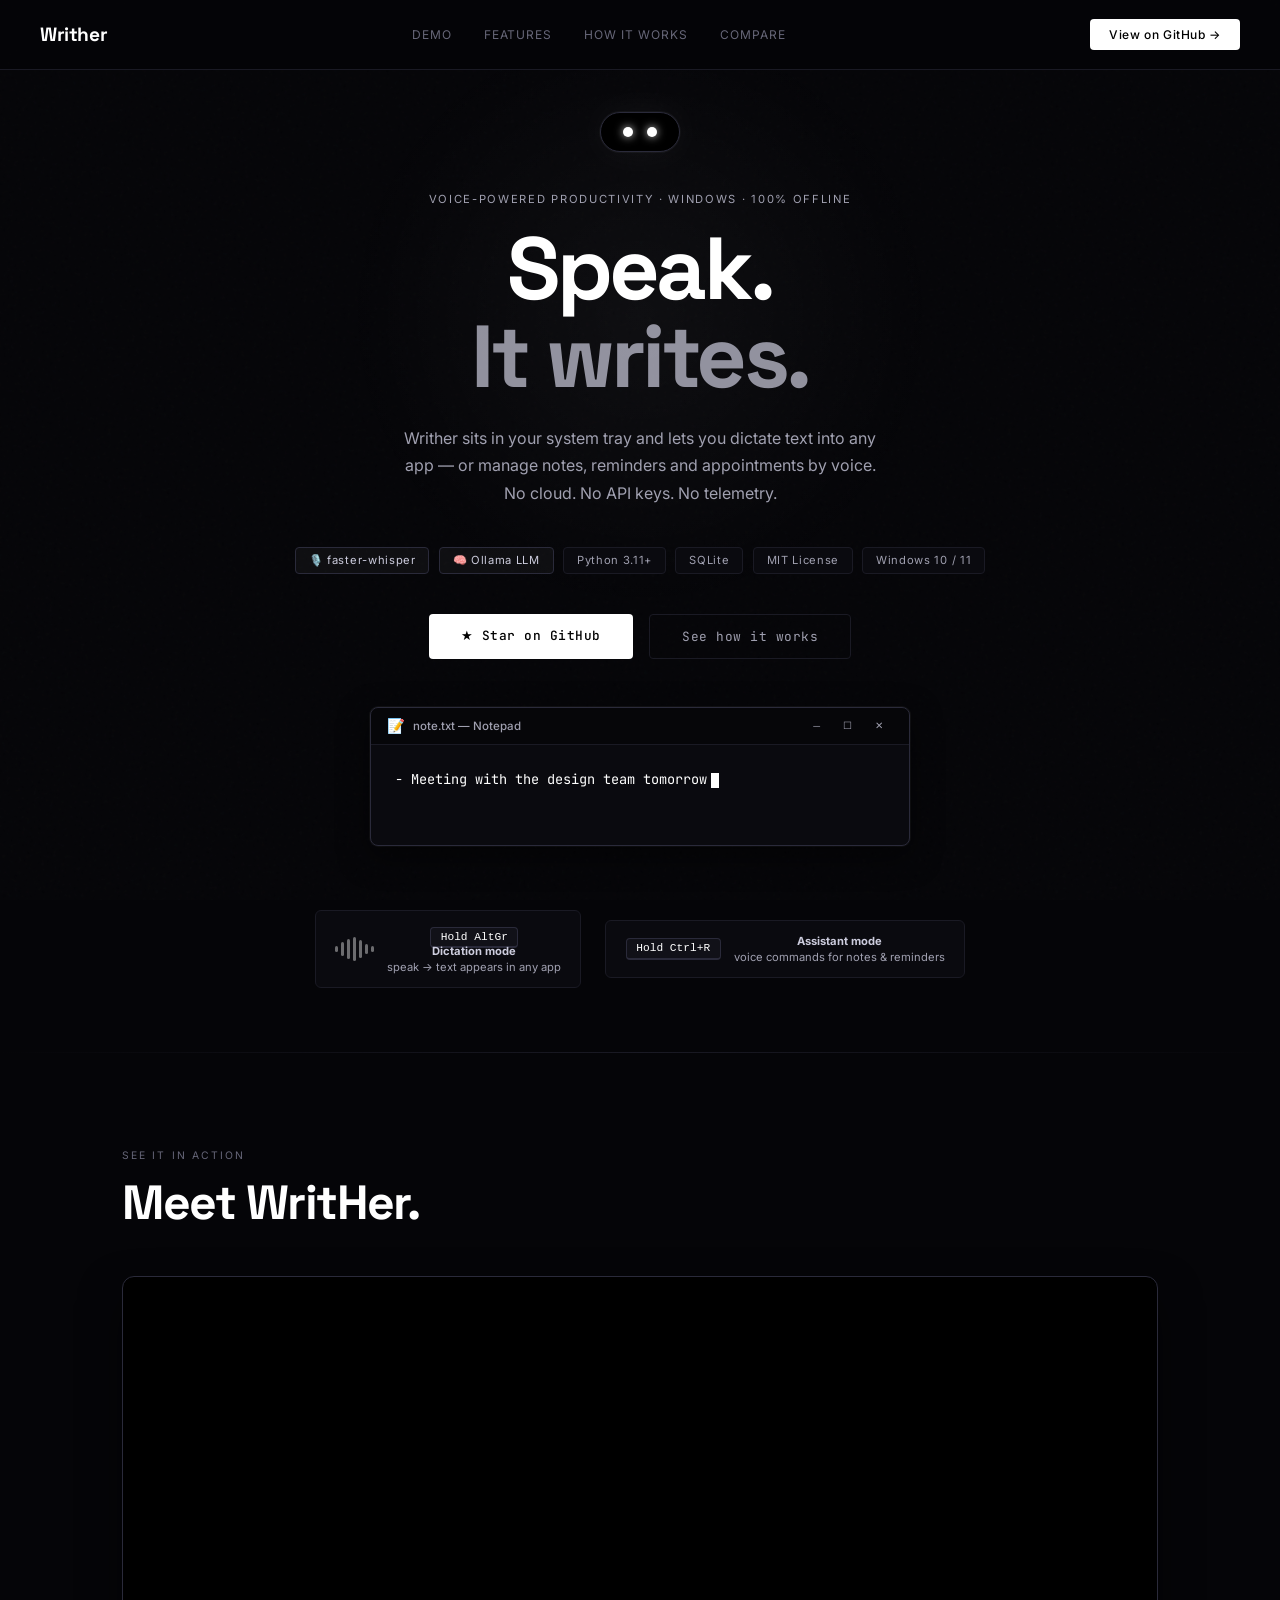
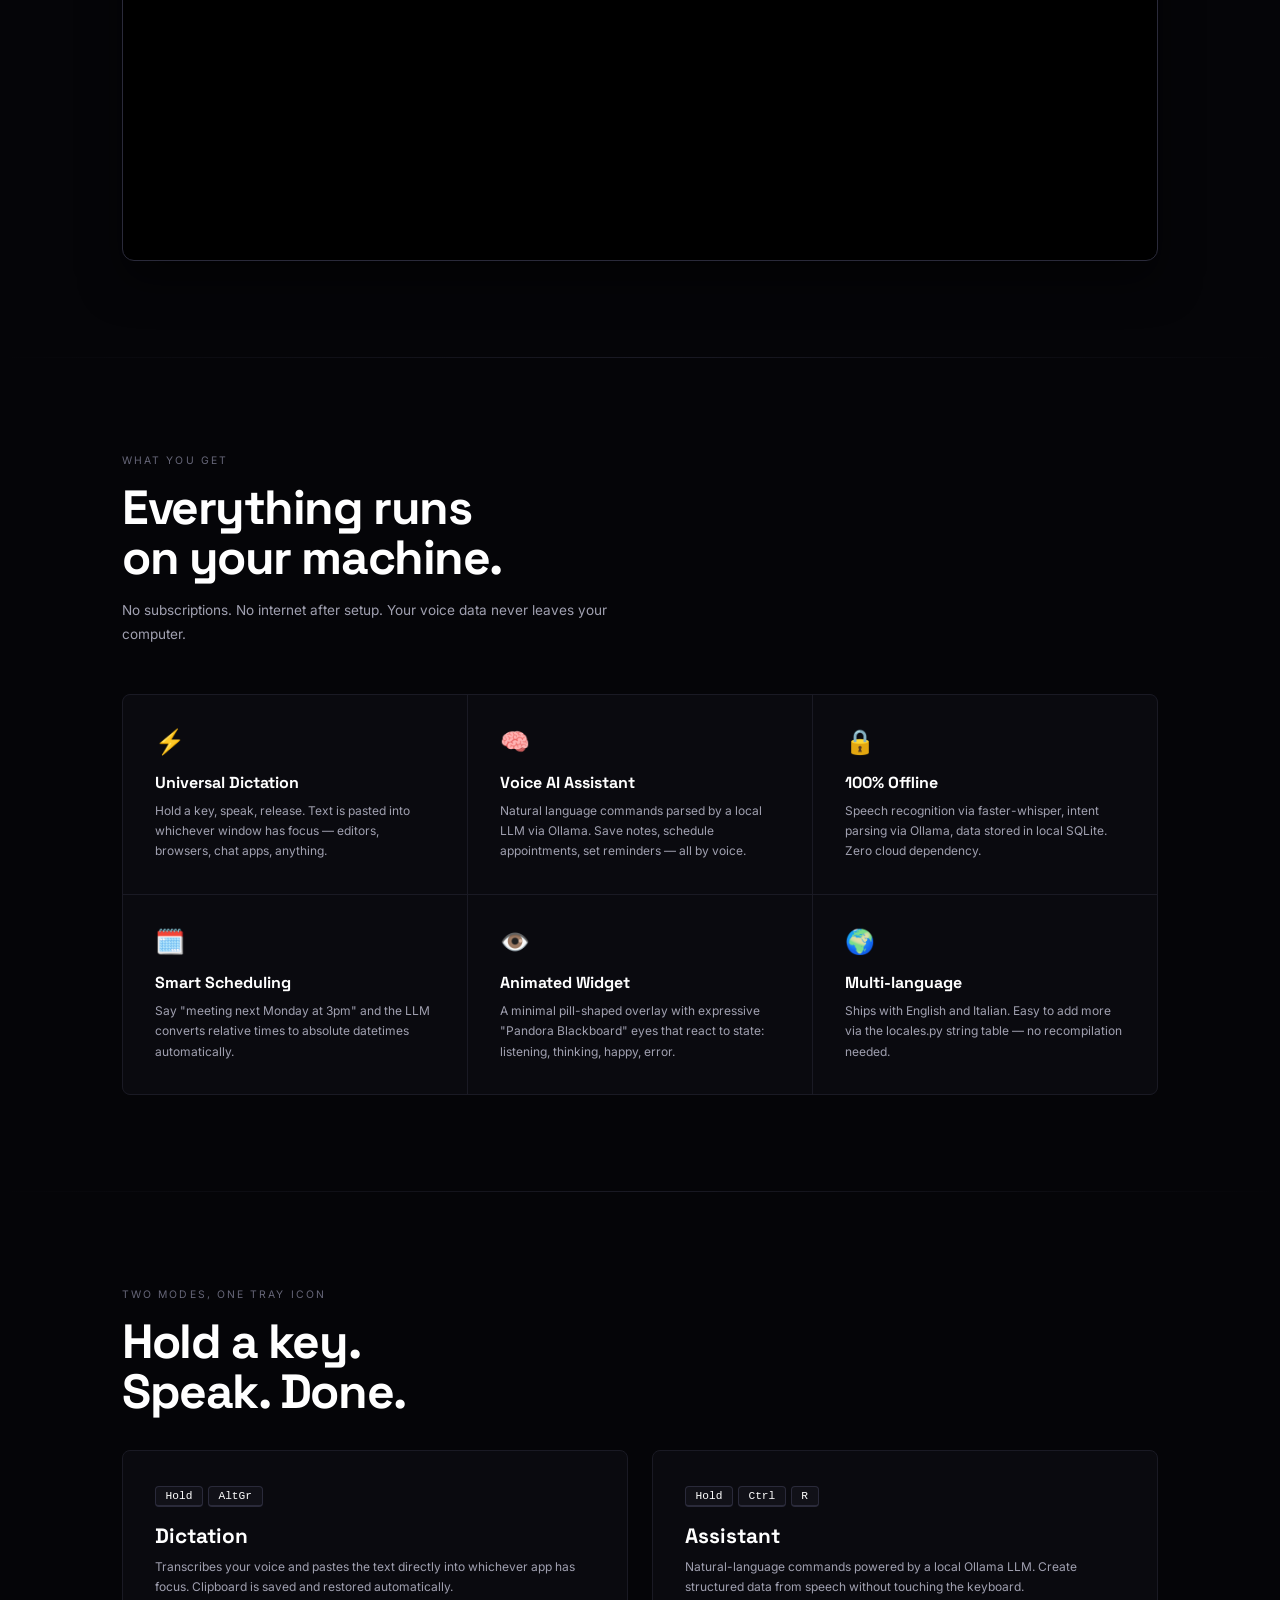
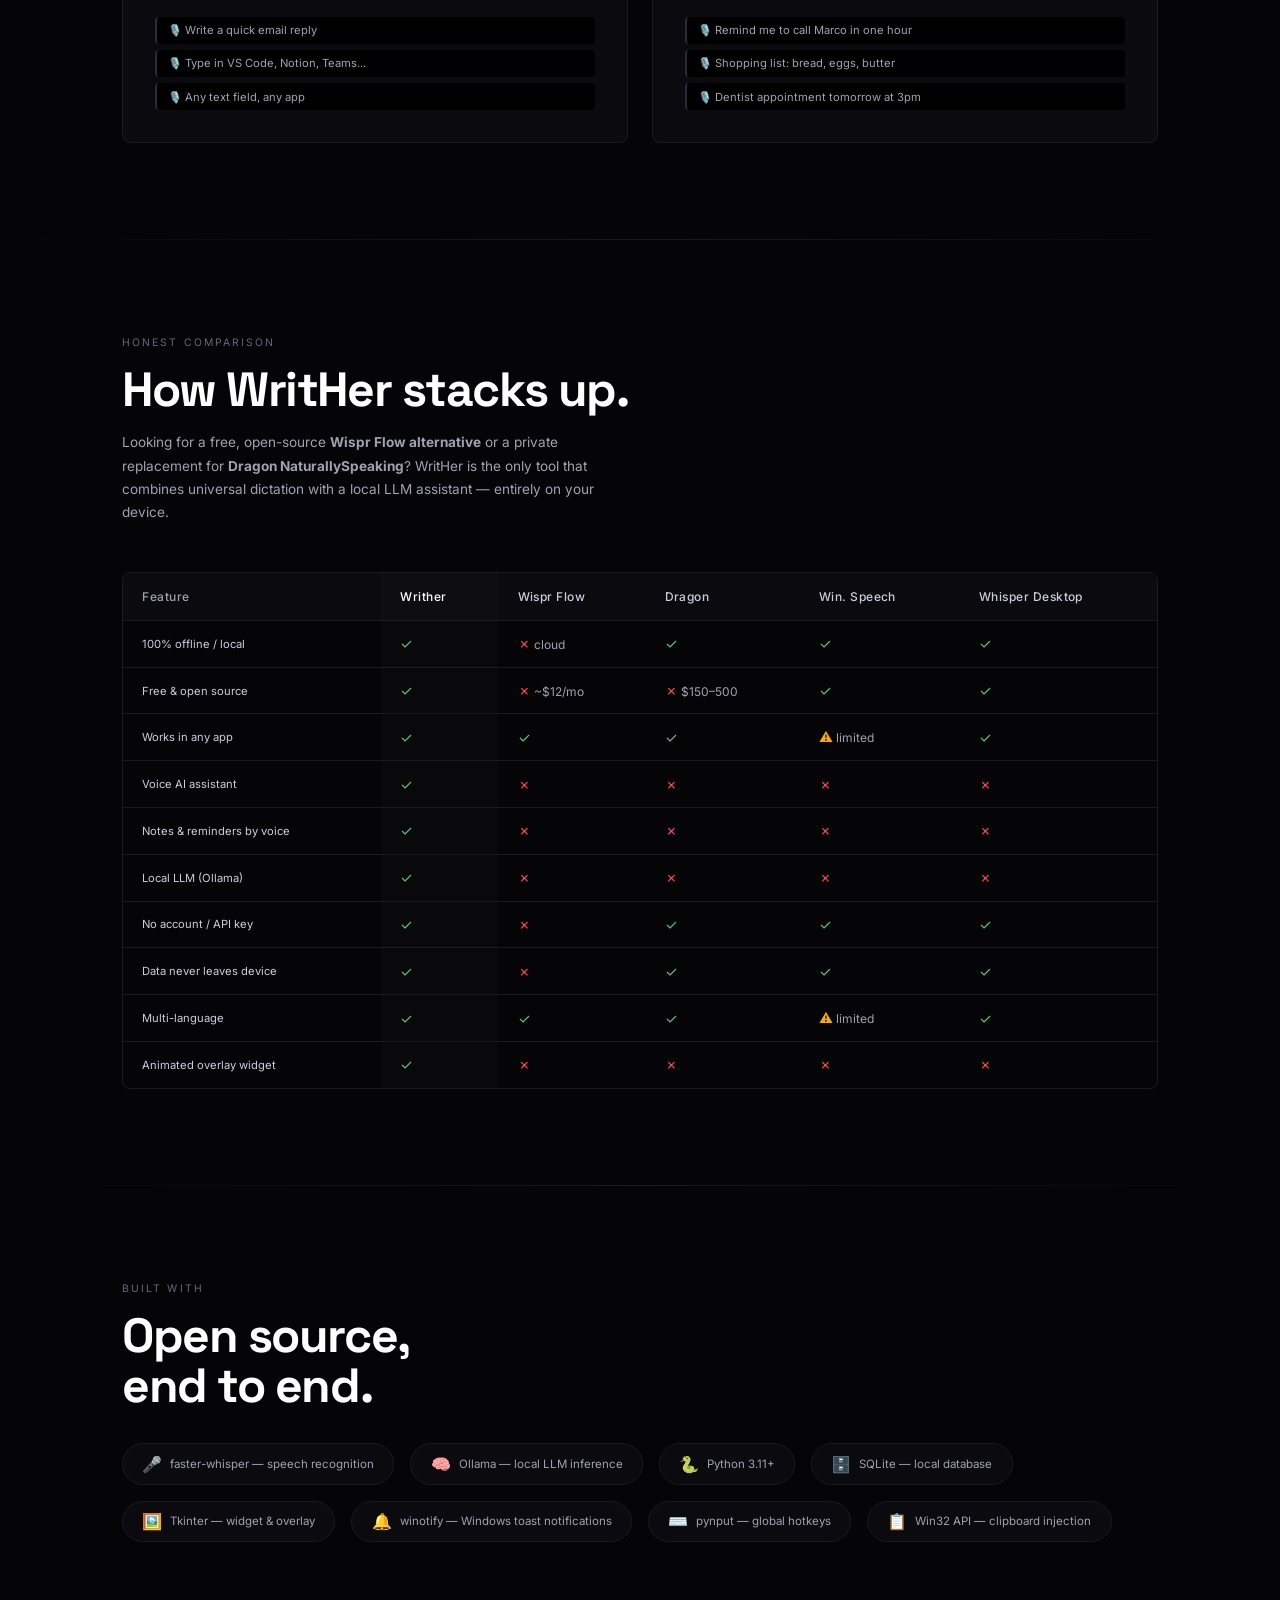
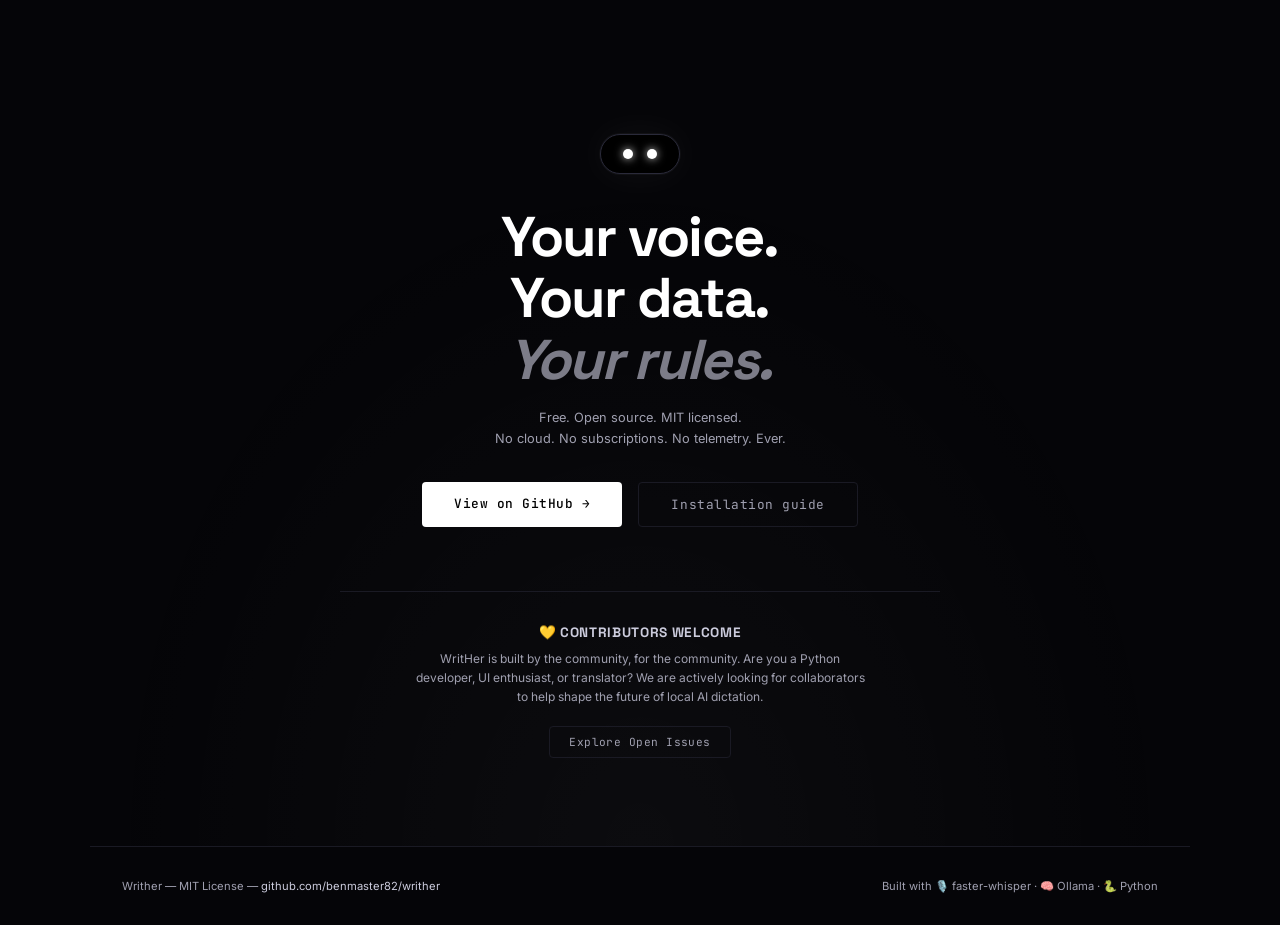
==== docs/index.html @ bf969dd5 "seo: update index.html with Open Graph, Twitter Cards, JSON-LD, canonical URL, accessibility skip li" ====
<!DOCTYPE html>
<html lang="en">

<head>
  <meta charset="UTF-8" />
  <meta name="viewport" content="width=device-width, initial-scale=1.0" />
  <meta name="google-site-verification" content="aDmksz4cTN9-GgYZYfGaPy1e4T0Nctd_vz2b-U_H2Vc" />

  <title>WritHer - Free Offline Voice Dictation &amp; Wispr Flow Alternative for Windows</title>
  <meta name="description" content="WritHer is a 100% offline, open-source alternative to Wispr Flow and Dragon NaturallySpeaking for Windows. Dictate into any app, run a local LLM voice assistant, manage notes by voice. No cloud. No subscription. Free." />
  <meta name="keywords" content="wispr flow alternative, offline voice dictation windows, local LLM voice assistant, Dragon NaturallySpeaking alternative, faster-whisper windows, privacy-first speech to text, free dictation software windows, open source voice dictation" />

  <link rel="canonical" href="https://getwrither.com/" />

  <meta property="og:type"         content="website" />
  <meta property="og:url"          content="https://getwrither.com/" />
  <meta property="og:site_name"    content="WritHer" />
  <meta property="og:title"        content="WritHer - Free Offline Voice Dictation &amp; Wispr Flow Alternative" />
  <meta property="og:description"  content="100% offline, open-source voice dictation for Windows. Speak into any app. Local LLM assistant. No cloud. No subscription. Free forever." />
  <meta property="og:image"        content="https://getwrither.com/og-image.png" />
  <meta property="og:image:width"  content="1200" />
  <meta property="og:image:height" content="630" />
  <meta property="og:locale"       content="en_US" />

  <meta name="twitter:card"        content="summary_large_image" />
  <meta name="twitter:url"         content="https://getwrither.com/" />
  <meta name="twitter:title"       content="WritHer - Free Offline Voice Dictation &amp; Wispr Flow Alternative" />
  <meta name="twitter:description" content="100% offline, open-source voice dictation for Windows. Speak into any app. Local LLM assistant. No cloud. No subscription." />
  <meta name="twitter:image"       content="https://getwrither.com/og-image.png" />

  <meta name="theme-color" content="#050508" />

  <link rel="preconnect" href="https://fonts.googleapis.com" />
  <link
    href="https://fonts.googleapis.com/css2?family=Space+Grotesk:wght@500;700&family=Inter:wght@400;500;600&family=JetBrains+Mono:wght@400;500&display=swap"
    rel="stylesheet" />
  <style>
    *,
    *::before,
    *::after {
      box-sizing: border-box;
      margin: 0;
      padding: 0;
    }

    :root {
      /* ── Pandora Blackboard palette (from brand.py / widget.py) ── */
      --bg-deep: #000000;
      /* pure black */
      --bg: #050508;
      /* primary background */
      --surface: #0a0a0f;
      /* cards / elevated surfaces */
      --bg-hover: #111118;
      /* hover state */
      --border: #1a1a24;
      /* subtle borders */
      --border-glow: #2a2a3a;
      /* focus / hover borders */

      --white: #ffffff;
      /* primary text */
      --fg-accent: #ccccdd;
      /* slightly muted white */
      --muted: #a0a0b0;
      /* secondary text */
      --accent-dim: #666678;
      /* muted accent */

      --accent: #ffffff;
      /* white accent — on brand */
      --accent-hover: #ddddee;

      --green: #55cc77;
      /* semantic green */
      --red: #ff4444;
      /* semantic red */
      --yellow: #ffaa00;
      /* semantic yellow / warning */
    }

    html {
      scroll-behavior: smooth;
    }

    body {
      background: var(--bg);
      color: var(--fg-accent);
      font-family: 'Inter', sans-serif;
      overflow-x: hidden;
      cursor: default;
    }

    /* ── NOISE OVERLAY ── */
    body::before {
      content: '';
      position: fixed;
      inset: 0;
      background-image: url("data:image/svg+xml,%3Csvg viewBox='0 0 256 256' xmlns='http://www.w3.org/2000/svg'%3E%3Cfilter id='n'%3E%3CfeTurbulence type='fractalNoise' baseFrequency='0.9' numOctaves='4' stitchTiles='stitch'/%3E%3C/filter%3E%3Crect width='100%25' height='100%25' filter='url(%23n)' opacity='0.04'/%3E%3C/svg%3E");
      pointer-events: none;
      z-index: 0;
      opacity: .5;
    }

    /* ── NAV ── */
    nav {
      position: fixed;
      top: 0;
      left: 0;
      right: 0;
      z-index: 100;
      display: flex;
      align-items: center;
      justify-content: space-between;
      padding: 1.2rem 2.5rem;
      background: rgba(5, 5, 8, 0.85);
      backdrop-filter: blur(12px);
      border-bottom: 1px solid var(--border);
    }

    .nav-logo {
      font-family: 'Space Grotesk', sans-serif;
      font-weight: 800;
      font-size: 1.2rem;
      color: var(--white);
      letter-spacing: -.02em;
      text-decoration: none;
    }

    .nav-links {
      display: flex;
      gap: 2rem;
    }

    .nav-links a {
      color: var(--accent-dim);
      text-decoration: none;
      font-size: .75rem;
      letter-spacing: .08em;
      text-transform: uppercase;
      transition: color .2s;
    }

    .nav-links a:hover {
      color: var(--white);
    }

    .nav-cta {
      background: var(--white);
      color: #000;
      padding: .5rem 1.2rem;
      border-radius: 4px;
      font-size: .75rem;
      font-weight: 500;
      text-decoration: none;
      letter-spacing: .05em;
      transition: background .2s;
    }

    .nav-cta:hover {
      background: var(--accent-hover);
    }

    /* ── HERO ── */
    .hero {
      position: relative;
      min-height: 100vh;
      display: flex;
      flex-direction: column;
      align-items: center;
      justify-content: center;
      text-align: center;
      padding: 7rem 2rem 4rem;
      overflow: hidden;
    }

    /* radial glow behind widget */
    .hero-glow {
      position: absolute;
      top: 30%;
      left: 50%;
      transform: translate(-50%, -50%);
      width: 600px;
      height: 600px;
      background: radial-gradient(circle, rgba(255, 255, 255, 0.04) 0%, transparent 70%);
      pointer-events: none;
    }

    /* ── WIDGET ── */
    .widget {
      position: relative;
      width: 80px;
      height: 40px;
      background: var(--bg-deep);
      border: 1px solid var(--border-glow);
      border-radius: 50px;
      display: flex;
      align-items: center;
      justify-content: center;
      gap: 14px;
      margin-bottom: 2.5rem;
      box-shadow: 0 0 40px rgba(255, 255, 255, 0.05), 0 0 0 1px rgba(255, 255, 255, 0.04);
      animation: widgetPulse 4s ease-in-out infinite;
    }

    @keyframes widgetPulse {

      0%,
      100% {
        box-shadow: 0 0 40px rgba(255, 255, 255, 0.05), 0 0 0 1px rgba(255, 255, 255, 0.04);
      }

      50% {
        box-shadow: 0 0 60px rgba(255, 255, 255, 0.10), 0 0 0 1px rgba(255, 255, 255, 0.08);
      }
    }

    .eye {
      width: 10px;
      height: 10px;
      background: var(--white);
      border-radius: 50%;
      animation: blink 5s ease-in-out infinite;
      box-shadow: 0 0 8px rgba(255, 255, 255, 0.8);
    }

    .eye:nth-child(2) {
      animation-delay: .08s;
    }

    @keyframes blink {

      0%,
      90%,
      100% {
        transform: scaleY(1);
      }

      95% {
        transform: scaleY(0.08);
      }
    }

    /* listening state */
    .widget.listening .eye {
      animation: lookAround 2s ease-in-out infinite;
    }

    @keyframes lookAround {

      0%,
      100% {
        transform: translateX(0);
      }

      25% {
        transform: translateX(-2px);
      }

      75% {
        transform: translateX(2px);
      }
    }

    /* ── HERO TEXT ── */
    .hero-tag {
      font-size: .7rem;
      letter-spacing: .15em;
      text-transform: uppercase;
      color: var(--muted);
      margin-bottom: 1.2rem;
      opacity: 0;
      animation: fadeUp .6s .1s forwards;
    }

    .hero-title {
      font-family: 'Space Grotesk', sans-serif;
      font-size: clamp(3rem, 7vw, 5.5rem);
      font-weight: 800;
      line-height: 1;
      letter-spacing: -.04em;
      color: var(--white);
      margin-bottom: 1.5rem;
      opacity: 0;
      animation: fadeUp .6s .2s forwards;
    }

    .hero-title em {
      font-style: normal;
      color: var(--fg-accent);
      opacity: .7;
    }

    .hero-sub {
      font-size: clamp(.85rem, 1.5vw, 1rem);
      color: var(--muted);
      max-width: 480px;
      line-height: 1.7;
      margin-bottom: 2.5rem;
      opacity: 0;
      animation: fadeUp .6s .3s forwards;
    }

    .hero-badges {
      display: flex;
      flex-wrap: wrap;
      gap: .6rem;
      justify-content: center;
      margin-bottom: 2.5rem;
      opacity: 0;
      animation: fadeUp .6s .4s forwards;
    }

    .badge {
      background: var(--surface);
      border: 1px solid var(--border);
      border-radius: 4px;
      padding: .35rem .8rem;
      font-size: .7rem;
      letter-spacing: .06em;
      color: var(--muted);
    }

    .badge.lit {
      border-color: var(--border-glow);
      color: var(--fg-accent);
      background: rgba(255, 255, 255, 0.04);
    }

    .hero-actions {
      display: flex;
      gap: 1rem;
      flex-wrap: wrap;
      justify-content: center;
      opacity: 0;
      animation: fadeUp .6s .5s forwards;
    }

    .btn-primary {
      background: var(--white);
      color: #000;
      padding: .8rem 2rem;
      border-radius: 4px;
      font-family: 'JetBrains Mono', monospace;
      font-size: .8rem;
      font-weight: 500;
      text-decoration: none;
      letter-spacing: .04em;
      transition: background .2s, transform .15s;
    }

    .btn-primary:hover {
      background: var(--accent-hover);
      transform: translateY(-1px);
    }

    .btn-ghost {
      background: transparent;
      color: var(--muted);
      border: 1px solid var(--border);
      padding: .8rem 2rem;
      border-radius: 4px;
      font-family: 'JetBrains Mono', monospace;
      font-size: .8rem;
      text-decoration: none;
      letter-spacing: .04em;
      transition: border-color .2s, color .2s;
    }

    .btn-ghost:hover {
      border-color: var(--border-glow);
      color: var(--white);
    }

    @keyframes fadeUp {
      from {
        opacity: 0;
        transform: translateY(20px);
      }

      to {
        opacity: 1;
        transform: translateY(0);
      }
    }

    /* ── HOTKEY DEMO ── */
    .hotkey-demo {
      margin-top: 4rem;
      display: flex;
      align-items: center;
      gap: 1.5rem;
      justify-content: center;
      flex-wrap: wrap;
      opacity: 0;
      animation: fadeUp .6s .7s forwards;
    }

    .hotkey-item {
      display: flex;
      align-items: center;
      gap: .8rem;
      background: var(--surface);
      border: 1px solid var(--border);
      border-radius: 6px;
      padding: .8rem 1.2rem;
    }

    .kbd {
      background: var(--bg-hover);
      border: 1px solid var(--border-glow);
      border-bottom: 2px solid var(--border-glow);
      border-radius: 4px;
      padding: .2rem .6rem;
      font-size: .7rem;
      color: var(--white);
    }

    .hotkey-desc {
      font-size: .7rem;
      color: var(--muted);
    }

    .hotkey-desc strong {
      color: var(--fg-accent);
      display: block;
      margin-bottom: .1rem;
    }

    /* ── SECTION SHARED ── */
    section {
      position: relative;
      padding: 6rem 2rem;
      max-width: 1100px;
      margin: 0 auto;
    }

    .section-label {
      font-size: .65rem;
      letter-spacing: .2em;
      text-transform: uppercase;
      color: var(--accent-dim);
      margin-bottom: 1rem;
    }

    .section-title {
      font-family: 'Space Grotesk', sans-serif;
      font-size: clamp(1.8rem, 4vw, 3rem);
      font-weight: 800;
      letter-spacing: -.03em;
      line-height: 1.05;
      color: var(--white);
      margin-bottom: 1rem;
    }

    .section-sub {
      color: var(--muted);
      font-size: .85rem;
      line-height: 1.7;
      max-width: 500px;
      margin-bottom: 3rem;
    }

    /* ── FEATURES GRID ── */
    .features-grid {
      display: grid;
      grid-template-columns: repeat(auto-fit, minmax(280px, 1fr));
      gap: 1px;
      background: var(--border);
      border: 1px solid var(--border);
      border-radius: 8px;
      overflow: hidden;
    }

    .feature-card {
      background: var(--surface);
      padding: 2rem;
      transition: background .2s;
    }

    .feature-card:hover {
      background: var(--bg-hover);
    }

    .feature-icon {
      font-size: 1.5rem;
      margin-bottom: 1rem;
    }

    .feature-title {
      font-family: 'Space Grotesk', sans-serif;
      font-size: 1rem;
      font-weight: 700;
      margin-bottom: .5rem;
      color: var(--white);
    }

    .feature-desc {
      font-size: .75rem;
      line-height: 1.7;
      color: var(--muted);
    }

    /* ── MODES SPLIT ── */
    .modes {
      display: grid;
      grid-template-columns: 1fr 1fr;
      gap: 1.5rem;
      margin-top: 2rem;
    }

    @media (max-width: 640px) {
      .modes {
        grid-template-columns: 1fr;
      }
    }

    .mode-card {
      background: var(--surface);
      border: 1px solid var(--border);
      border-radius: 8px;
      padding: 2rem;
      position: relative;
      overflow: hidden;
      transition: border-color .2s;
    }

    .mode-card:hover {
      border-color: var(--border-glow);
    }

    .mode-card::before {
      content: '';
      position: absolute;
      top: 0;
      left: 0;
      right: 0;
      height: 1px;
      background: var(--white);
      opacity: 0;
      transition: opacity .2s;
    }

    .mode-card:hover::before {
      opacity: .15;
    }

    .mode-hotkey {
      display: inline-flex;
      gap: .3rem;
      margin-bottom: 1rem;
    }

    .mode-title {
      font-family: 'Space Grotesk', sans-serif;
      font-size: 1.3rem;
      font-weight: 800;
      color: var(--white);
      margin-bottom: .5rem;
    }

    .mode-desc {
      font-size: .75rem;
      color: var(--muted);
      line-height: 1.7;
      margin-bottom: 1.2rem;
    }

    .mode-examples {
      display: flex;
      flex-direction: column;
      gap: .4rem;
    }

    .example-cmd {
      font-size: .7rem;
      color: var(--muted);
      padding: .4rem .7rem;
      background: var(--bg-deep);
      border-radius: 4px;
      border-left: 2px solid var(--border-glow);
    }

    .example-cmd::before {
      content: '🎙️ ';
    }

    /* ── COMPARE TABLE ── */
    .compare-wrap {
      overflow-x: auto;
      border-radius: 8px;
      border: 1px solid var(--border);
      margin-top: 2rem;
    }

    table {
      width: 100%;
      border-collapse: collapse;
      font-size: .75rem;
    }

    thead th {
      background: var(--surface);
      padding: 1rem 1.2rem;
      text-align: left;
      font-weight: 500;
      letter-spacing: .04em;
      border-bottom: 1px solid var(--border);
      white-space: nowrap;
    }

    thead th:first-child {
      color: var(--muted);
    }

    thead th.writher-col {
      color: var(--white);
      background: rgba(255, 255, 255, 0.04);
    }

    tbody tr {
      border-bottom: 1px solid var(--border);
      transition: background .15s;
    }

    tbody tr:last-child {
      border-bottom: none;
    }

    tbody tr:hover {
      background: rgba(255, 255, 255, 0.02);
    }

    tbody td {
      padding: .9rem 1.2rem;
      color: var(--muted);
    }

    tbody td:first-child {
      color: var(--fg-accent);
      font-size: .7rem;
    }

    .writher-col {
      background: rgba(255, 255, 255, 0.02);
    }

    .check {
      color: var(--green);
      font-size: .9rem;
    }

    .cross {
      color: var(--red);
      font-size: .9rem;
    }

    .partial {
      color: var(--yellow);
      font-size: .85rem;
    }

    /* ── STACK ── */
    .stack-grid {
      display: flex;
      flex-wrap: wrap;
      gap: 1rem;
      margin-top: 2rem;
    }

    .stack-pill {
      background: var(--surface);
      border: 1px solid var(--border);
      border-radius: 100px;
      padding: .6rem 1.2rem;
      font-size: .72rem;
      display: flex;
      align-items: center;
      gap: .5rem;
      color: var(--muted);
      transition: border-color .2s, color .2s;
    }

    .stack-pill:hover {
      border-color: var(--border-glow);
      color: var(--fg-accent);
    }

    .stack-pill span {
      font-size: 1rem;
    }

    /* ── CTA SECTION ── */
    .cta-section {
      text-align: center;
      padding: 6rem 2rem;
      position: relative;
      overflow: hidden;
    }

    .cta-section::before {
      content: '';
      position: absolute;
      inset: 0;
      background: radial-gradient(ellipse at 50% 100%, rgba(255, 255, 255, 0.03) 0%, transparent 60%);
      pointer-events: none;
    }

    .cta-inner {
      max-width: 600px;
      margin: 0 auto;
    }

    .cta-big {
      font-family: 'Space Grotesk', sans-serif;
      font-size: clamp(2rem, 5vw, 3.5rem);
      font-weight: 800;
      letter-spacing: -.03em;
      line-height: 1.1;
      color: var(--white);
      margin-bottom: 1rem;
    }

    .cta-sub {
      color: var(--muted);
      font-size: .8rem;
      line-height: 1.7;
      margin-bottom: 2rem;
    }

    /* ── FOOTER ── */
    footer {
      border-top: 1px solid var(--border);
      padding: 2rem;
      display: flex;
      align-items: center;
      justify-content: space-between;
      flex-wrap: wrap;
      gap: 1rem;
      max-width: 1100px;
      margin: 0 auto;
    }

    footer p {
      font-size: .7rem;
      color: var(--muted);
    }

    footer a {
      color: var(--fg-accent);
      text-decoration: none;
    }

    /* ── SOUND WAVE ── */
    .wave {
      display: flex;
      align-items: center;
      gap: 3px;
      height: 24px;
    }

    .wave-bar {
      width: 3px;
      background: var(--white);
      border-radius: 2px;
      opacity: .4;
      animation: wave 1.2s ease-in-out infinite;
    }

    .wave-bar:nth-child(1) {
      animation-delay: 0s;
      height: 6px;
    }

    .wave-bar:nth-child(2) {
      animation-delay: .1s;
      height: 14px;
    }

    .wave-bar:nth-child(3) {
      animation-delay: .2s;
      height: 20px;
    }

    .wave-bar:nth-child(4) {
      animation-delay: .15s;
      height: 24px;
    }

    .wave-bar:nth-child(5) {
      animation-delay: .05s;
      height: 18px;
    }

    .wave-bar:nth-child(6) {
      animation-delay: .12s;
      height: 10px;
    }

    .wave-bar:nth-child(7) {
      animation-delay: .25s;
      height: 6px;
    }

    @keyframes wave {

      0%,
      100% {
        transform: scaleY(1);
      }

      50% {
        transform: scaleY(.3);
      }
    }

    /* ── DIVIDER ── */
    .divider {
      width: 100%;
      height: 1px;
      background: linear-gradient(90deg, transparent, var(--border), transparent);
    }

    /* ── SCROLL REVEAL ── */
    .reveal {
      opacity: 0;
      transform: translateY(30px);
      transition: opacity .6s ease, transform .6s ease;
    }

    .reveal.visible {
      opacity: 1;
      transform: translateY(0);
    }

    /* ── HERO MOCK ── */
    .hero-mock {
      background: var(--surface);
      border: 1px solid var(--border-glow);
      border-radius: 8px;
      width: 100%;
      max-width: 540px;
      margin: 3rem auto 0;
      box-shadow: 0 10px 30px rgba(0, 0, 0, 0.5), 0 0 0 1px rgba(255, 255, 255, 0.05);
      position: relative;
      z-index: 10;
      opacity: 0;
      animation: fadeUp .6s .6s forwards;
      text-align: left;
      overflow: hidden;
    }

    .mock-header {
      background: rgba(0, 0, 0, 0.4);
      border-bottom: 1px solid var(--border);
      padding: 0.4rem 1rem;
      display: flex;
      align-items: center;
      justify-content: space-between;
    }

    .mock-title {
      font-size: 0.72rem;
      color: var(--muted);
      font-family: 'Inter', sans-serif;
      font-weight: 500;
      display: flex;
      align-items: center;
      gap: 0.5rem;
    }

    .mock-win-icons {
      display: flex;
      gap: 0.2rem;
      color: var(--muted);
      font-size: 0.6rem;
      align-items: center;
    }

    .mock-win-icons span {
      width: 28px;
      height: 24px;
      display: flex;
      align-items: center;
      justify-content: center;
      border-radius: 4px;
      transition: background 0.1s;
    }

    .mock-win-icons span:hover {
      background: rgba(255, 255, 255, 0.1);
    }

    .mock-win-icons span.close:hover {
      background: #e81123;
      color: white;
    }

    .mock-body {
      padding: 1.5rem;
      min-height: 100px;
      font-family: 'JetBrains Mono', monospace;
      font-size: 0.85rem;
      line-height: 1.6;
      color: var(--white);
    }

    .mock-cursor {
      display: inline-block;
      width: 8px;
      height: 1.1em;
      background: var(--accent);
      vertical-align: middle;
      animation: blink 1s step-end infinite;
      margin-left: 4px;
    }

    /* ── MOBILE RESPONSIVENESS ── */
    @media (max-width: 768px) {
      nav {
        padding: 1rem 1.5rem;
      }
      .nav-links {
        display: none; /* Hide menu links on mobile to save space, keeping Logo & CTA */
      }
      .hero {
        padding: 7rem 1.5rem 3rem;
      }
      section, .cta-section {
        padding: 4rem 1.5rem;
      }
      .hotkey-demo {
        flex-direction: column;
        align-items: stretch;
      }
      footer {
        flex-direction: column;
        text-align: center;
        gap: 0.5rem;
      }
    }
  </style>

  <!-- SEO JSON-LD -->
  <script type="application/ld+json">
  {
    "@context": "https://schema.org",
    "@type": "SoftwareApplication",
    "name": "WritHer",
    "url": "https://getwrither.com/",
    "applicationCategory": "ProductivityApplication",
    "operatingSystem": "Windows 10, Windows 11",
    "description": "A 100% offline, privacy-first voice dictation app and local LLM voice assistant for Windows. Free, open-source alternative to Wispr Flow and Dragon NaturallySpeaking.",
    "offers": {
      "@type": "Offer",
      "price": "0",
      "priceCurrency": "USD"
    },
    "author": {
      "@type": "Person",
      "name": "benmaster82",
      "url": "https://github.com/benmaster82"
    },
    "license": "https://opensource.org/licenses/MIT",
    "downloadUrl": "https://github.com/benmaster82/writher/releases/latest",
    "codeRepository": "https://github.com/benmaster82/writher"
  }
  </script>
</head>

<body>

  <a href="#main-content" style="position:absolute;left:-9999px">Skip to content</a>

  <!-- NAV -->
  <nav>
    <a class="nav-logo" href="#">Writher</a>
    <div class="nav-links">
      <a href="#demo">Demo</a>
      <a href="#features">Features</a>
      <a href="#modes">How it works</a>
      <a href="#compare">Compare</a>
    </div>
    <a class="nav-cta" href="https://github.com/benmaster82/writher" target="_blank">View on GitHub →</a>
  </nav>

  <!-- HERO -->
  <header class="hero" id="main-content">
    <div class="hero-glow"></div>

    <div class="widget" id="heroWidget">
      <div class="eye"></div>
      <div class="eye"></div>
    </div>

    <p class="hero-tag">Voice-powered productivity · Windows · 100% offline</p>

    <h1 class="hero-title">
      Speak.<br>
      <em>It writes.</em>
    </h1>

    <p class="hero-sub">
      Writher sits in your system tray and lets you dictate text into any app —
      or manage notes, reminders and appointments by voice. No cloud. No API keys. No telemetry.
    </p>

    <div class="hero-badges">
      <span class="badge lit">🎙️ faster-whisper</span>
      <span class="badge lit">🧠 Ollama LLM</span>
      <span class="badge">Python 3.11+</span>
      <span class="badge">SQLite</span>
      <span class="badge">MIT License</span>
      <span class="badge">Windows 10 / 11</span>
    </div>

    <div class="hero-actions">
      <a class="btn-primary" href="https://github.com/benmaster82/writher" target="_blank">
        ★ Star on GitHub
      </a>
      <a class="btn-ghost" href="#modes">See how it works</a>
    </div>

    <div class="hero-mock">
      <div class="mock-header">
        <div class="mock-title"><span style="font-size: 0.9rem;">📝</span> note.txt — Notepad</div>
        <div class="mock-win-icons">
          <span>─</span>
          <span>☐</span>
          <span class="close">✕</span>
        </div>
      </div>
      <div class="mock-body">
        <span id="typewriterText"></span><span class="mock-cursor"></span>
      </div>
    </div>

    <div class="hotkey-demo">
      <div class="hotkey-item">
        <div class="wave">
          <div class="wave-bar"></div>
          <div class="wave-bar"></div>
          <div class="wave-bar"></div>
          <div class="wave-bar"></div>
          <div class="wave-bar"></div>
          <div class="wave-bar"></div>
          <div class="wave-bar"></div>
        </div>
        <div>
          <kbd class="kbd">Hold AltGr</kbd>
          <div class="hotkey-desc"><strong>Dictation mode</strong>speak → text appears in any app</div>
        </div>
      </div>
      <div class="hotkey-item">
        <kbd class="kbd">Hold Ctrl+R</kbd>
        <div class="hotkey-desc"><strong>Assistant mode</strong>voice commands for notes & reminders</div>
      </div>
  </header>

  <main>

  <div class="divider"></div>

  <!-- DEMO -->
  <section id="demo">
    <p class="section-label reveal">See it in action</p>
    <h2 class="section-title reveal">Meet WritHer.</h2>
    <div class="video-container reveal"
      style="position: relative; padding-bottom: 56.25%; height: 0; overflow: hidden; border-radius: 12px; border: 1px solid var(--border-glow); box-shadow: 0 20px 40px rgba(0,0,0,0.5); margin-top: 3rem; background: var(--bg-deep);">
      <iframe style="position: absolute; top: 0; left: 0; width: 100%; height: 100%;"
        src="https://www.youtube.com/embed/lfV0LF3EGMw?si=UXd3eAu2FcBlEa6y" title="YouTube video player" frameborder="0"
        allow="accelerometer; autoplay; clipboard-write; encrypted-media; gyroscope; picture-in-picture; web-share"
        referrerpolicy="strict-origin-when-cross-origin" allowfullscreen></iframe>
    </div>
  </section>

  <div class="divider"></div>

  <!-- FEATURES -->
  <section id="features">
    <p class="section-label reveal">What you get</p>
    <h2 class="section-title reveal">Everything runs<br>on your machine.</h2>
    <p class="section-sub reveal">No subscriptions. No internet after setup. Your voice data never leaves your computer.
    </p>

    <div class="features-grid reveal">
      <div class="feature-card">
        <div class="feature-icon">⚡</div>
        <div class="feature-title">Universal Dictation</div>
        <div class="feature-desc">Hold a key, speak, release. Text is pasted into whichever window has focus — editors,
          browsers, chat apps, anything.</div>
      </div>
      <div class="feature-card">
        <div class="feature-icon">🧠</div>
        <div class="feature-title">Voice AI Assistant</div>
        <div class="feature-desc">Natural language commands parsed by a local LLM via Ollama. Save notes, schedule
          appointments, set reminders — all by voice.</div>
      </div>
      <div class="feature-card">
        <div class="feature-icon">🔒</div>
        <div class="feature-title">100% Offline</div>
        <div class="feature-desc">Speech recognition via faster-whisper, intent parsing via Ollama, data stored in local
          SQLite. Zero cloud dependency.</div>
      </div>
      <div class="feature-card">
        <div class="feature-icon">🗓️</div>
        <div class="feature-title">Smart Scheduling</div>
        <div class="feature-desc">Say "meeting next Monday at 3pm" and the LLM converts relative times to absolute
          datetimes automatically.</div>
      </div>
      <div class="feature-card">
        <div class="feature-icon">👁️</div>
        <div class="feature-title">Animated Widget</div>
        <div class="feature-desc">A minimal pill-shaped overlay with expressive "Pandora Blackboard" eyes that react to
          state: listening, thinking, happy, error.</div>
      </div>
      <div class="feature-card">
        <div class="feature-icon">🌍</div>
        <div class="feature-title">Multi-language</div>
        <div class="feature-desc">Ships with English and Italian. Easy to add more via the locales.py string table — no
          recompilation needed.</div>
      </div>
    </div>
  </section>

  <div class="divider"></div>

  <!-- MODES -->
  <section id="modes">
    <p class="section-label reveal">Two modes, one tray icon</p>
    <h2 class="section-title reveal">Hold a key.<br>Speak. Done.</h2>

    <div class="modes reveal">
      <div class="mode-card">
        <div class="mode-hotkey">
          <kbd class="kbd">Hold</kbd>
          <kbd class="kbd">AltGr</kbd>
        </div>
        <div class="mode-title">Dictation</div>
        <div class="mode-desc">
          Transcribes your voice and pastes the text directly into whichever app has focus.
          Clipboard is saved and restored automatically.
        </div>
        <div class="mode-examples">
          <div class="example-cmd">Write a quick email reply</div>
          <div class="example-cmd">Type in VS Code, Notion, Teams...</div>
          <div class="example-cmd">Any text field, any app</div>
        </div>
      </div>

      <div class="mode-card">
        <div class="mode-hotkey">
          <kbd class="kbd">Hold</kbd>
          <kbd class="kbd">Ctrl</kbd>
          <kbd class="kbd">R</kbd>
        </div>
        <div class="mode-title">Assistant</div>
        <div class="mode-desc">
          Natural-language commands powered by a local Ollama LLM.
          Create structured data from speech without touching the keyboard.
        </div>
        <div class="mode-examples">
          <div class="example-cmd">Remind me to call Marco in one hour</div>
          <div class="example-cmd">Shopping list: bread, eggs, butter</div>
          <div class="example-cmd">Dentist appointment tomorrow at 3pm</div>
        </div>
      </div>
    </div>
  </section>

  <div class="divider"></div>

  <!-- COMPARE -->
  <section id="compare">
    <p class="section-label reveal">Honest comparison</p>
    <h2 class="section-title reveal">How WritHer stacks up.</h2>
    <p class="section-sub reveal">Looking for a free, open-source <strong>Wispr Flow alternative</strong> or a private replacement for <strong>Dragon NaturallySpeaking</strong>? WritHer is the only tool that combines universal dictation with a local LLM assistant — entirely on your device.</p>

    <div class="compare-wrap reveal">
      <table>
        <thead>
          <tr>
            <th>Feature</th>
            <th class="writher-col">Writher</th>
            <th>Wispr Flow</th>
            <th>Dragon</th>
            <th>Win. Speech</th>
            <th>Whisper Desktop</th>
          </tr>
        </thead>
        <tbody>
          <tr>
            <td>100% offline / local</td>
            <td class="writher-col"><span class="check">✓</span></td>
            <td><span class="cross">✗</span> cloud</td>
            <td><span class="check">✓</span></td>
            <td><span class="check">✓</span></td>
            <td><span class="check">✓</span></td>
          </tr>
          <tr>
            <td>Free &amp; open source</td>
            <td class="writher-col"><span class="check">✓</span></td>
            <td><span class="cross">✗</span> ~$12/mo</td>
            <td><span class="cross">✗</span> $150–500</td>
            <td><span class="check">✓</span></td>
            <td><span class="check">✓</span></td>
          </tr>
          <tr>
            <td>Works in any app</td>
            <td class="writher-col"><span class="check">✓</span></td>
            <td><span class="check">✓</span></td>
            <td><span class="check">✓</span></td>
            <td><span class="partial">⚠</span> limited</td>
            <td><span class="check">✓</span></td>
          </tr>
          <tr>
            <td>Voice AI assistant</td>
            <td class="writher-col"><span class="check">✓</span></td>
            <td><span class="cross">✗</span></td>
            <td><span class="cross">✗</span></td>
            <td><span class="cross">✗</span></td>
            <td><span class="cross">✗</span></td>
          </tr>
          <tr>
            <td>Notes &amp; reminders by voice</td>
            <td class="writher-col"><span class="check">✓</span></td>
            <td><span class="cross">✗</span></td>
            <td><span class="cross">✗</span></td>
            <td><span class="cross">✗</span></td>
            <td><span class="cross">✗</span></td>
          </tr>
          <tr>
            <td>Local LLM (Ollama)</td>
            <td class="writher-col"><span class="check">✓</span></td>
            <td><span class="cross">✗</span></td>
            <td><span class="cross">✗</span></td>
            <td><span class="cross">✗</span></td>
            <td><span class="cross">✗</span></td>
          </tr>
          <tr>
            <td>No account / API key</td>
            <td class="writher-col"><span class="check">✓</span></td>
            <td><span class="cross">✗</span></td>
            <td><span class="check">✓</span></td>
            <td><span class="check">✓</span></td>
            <td><span class="check">✓</span></td>
          </tr>
          <tr>
            <td>Data never leaves device</td>
            <td class="writher-col"><span class="check">✓</span></td>
            <td><span class="cross">✗</span></td>
            <td><span class="check">✓</span></td>
            <td><span class="check">✓</span></td>
            <td><span class="check">✓</span></td>
          </tr>
          <tr>
            <td>Multi-language</td>
            <td class="writher-col"><span class="check">✓</span></td>
            <td><span class="check">✓</span></td>
            <td><span class="check">✓</span></td>
            <td><span class="partial">⚠</span> limited</td>
            <td><span class="check">✓</span></td>
          </tr>
          <tr>
            <td>Animated overlay widget</td>
            <td class="writher-col"><span class="check">✓</span></td>
            <td><span class="cross">✗</span></td>
            <td><span class="cross">✗</span></td>
            <td><span class="cross">✗</span></td>
            <td><span class="cross">✗</span></td>
          </tr>
        </tbody>
      </table>
    </div>
  </section>

  <div class="divider"></div>

  <!-- STACK -->
  <section>
    <p class="section-label reveal">Built with</p>
    <h2 class="section-title reveal">Open source,<br>end to end.</h2>

    <div class="stack-grid reveal">
      <div class="stack-pill"><span>🎤</span> faster-whisper — speech recognition</div>
      <div class="stack-pill"><span>🧠</span> Ollama — local LLM inference</div>
      <div class="stack-pill"><span>🐍</span> Python 3.11+</div>
      <div class="stack-pill"><span>🗄️</span> SQLite — local database</div>
      <div class="stack-pill"><span>🖼️</span> Tkinter — widget &amp; overlay</div>
      <div class="stack-pill"><span>🔔</span> winotify — Windows toast notifications</div>
      <div class="stack-pill"><span>⌨️</span> pynput — global hotkeys</div>
      <div class="stack-pill"><span>📋</span> Win32 API — clipboard injection</div>
    </div>
  </section>

  <!-- CTA -->
  <div class="cta-section">
    <div class="cta-inner reveal">
      <div class="widget" style="margin: 0 auto 2rem; animation-delay: .2s;">
        <div class="eye"></div>
        <div class="eye"></div>
      </div>
      <h2 class="cta-big">Your voice.<br>Your data.<br><em style="color:var(--fg-accent);opacity:.6">Your rules.</em>
      </h2>
      <p class="cta-sub">
        Free. Open source. MIT licensed.<br>
        No cloud. No subscriptions. No telemetry. Ever.
      </p>
      <div style="display:flex;gap:1rem;justify-content:center;flex-wrap:wrap;">
        <a class="btn-primary" href="https://github.com/benmaster82/writher" target="_blank">
          View on GitHub →
        </a>
        <a class="btn-ghost" href="https://github.com/benmaster82/writher#installation" target="_blank">
          Installation guide
        </a>
      </div>

      <div class="reveal" style="margin-top: 4rem; padding-top: 2rem; border-top: 1px solid var(--border); text-align: center;">
        <p style="font-size: 0.85rem; color: var(--fg-accent); margin-bottom: 0.5rem; font-family: 'Space Grotesk', sans-serif; font-weight: 700; letter-spacing: 0.05em; text-transform: uppercase;">💛 Contributors Welcome</p>
        <p style="font-size: 0.75rem; color: var(--muted); max-width: 450px; margin: 0 auto 1.5rem; line-height: 1.6;">
          WritHer is built by the community, for the community. Are you a Python developer, UI enthusiast, or translator? We are actively looking for collaborators to help shape the future of local AI dictation.
        </p>
        <a class="btn-ghost" style="padding: 0.5rem 1.2rem; font-size: 0.7rem;" href="https://github.com/benmaster82/writher/issues" target="_blank">
          Explore Open Issues
        </a>
      </div>
    </div>
  </div>
  </main>

  <!-- FOOTER -->
  <footer>
    <p>Writher — MIT License — <a href="https://github.com/benmaster82/writher">github.com/benmaster82/writher</a></p>
    <p style="color:var(--muted)">Built with 🎙️ faster-whisper · 🧠 Ollama · 🐍 Python</p>
  </footer>

  <script>
    // Scroll reveal
    const observer = new IntersectionObserver((entries) => {
      entries.forEach(e => {
        if (e.isIntersecting) { e.target.classList.add('visible'); }
      });
    }, { threshold: 0.1 });

    document.querySelectorAll('.reveal').forEach(el => observer.observe(el));

    // Widget listening state on hover
    const widget = document.getElementById('heroWidget');
    widget.addEventListener('mouseenter', () => widget.classList.add('listening'));
    widget.addEventListener('mouseleave', () => widget.classList.remove('listening'));

    // Typewriter effect
    const twStr = "- Meeting with the design team tomorrow at 10 AM regarding the new app layout.\\n- Follow up on the latest commits.";
    const twEl = document.getElementById('typewriterText');
    let twIdx = 0;
    function typeWriter() {
      if (twIdx < twStr.length) {
        if (twStr.charAt(twIdx) === "\\n") {
          twEl.innerHTML += "<br>";
        } else {
          twEl.innerHTML += twStr.charAt(twIdx);
        }
        twIdx++;
        setTimeout(typeWriter, Math.random() * 40 + 20);
      } else {
        setTimeout(() => { twEl.innerHTML = ""; twIdx = 0; typeWriter(); }, 4000);
      }
    }
    setTimeout(typeWriter, 1200);
  </script>

</body>

</html>
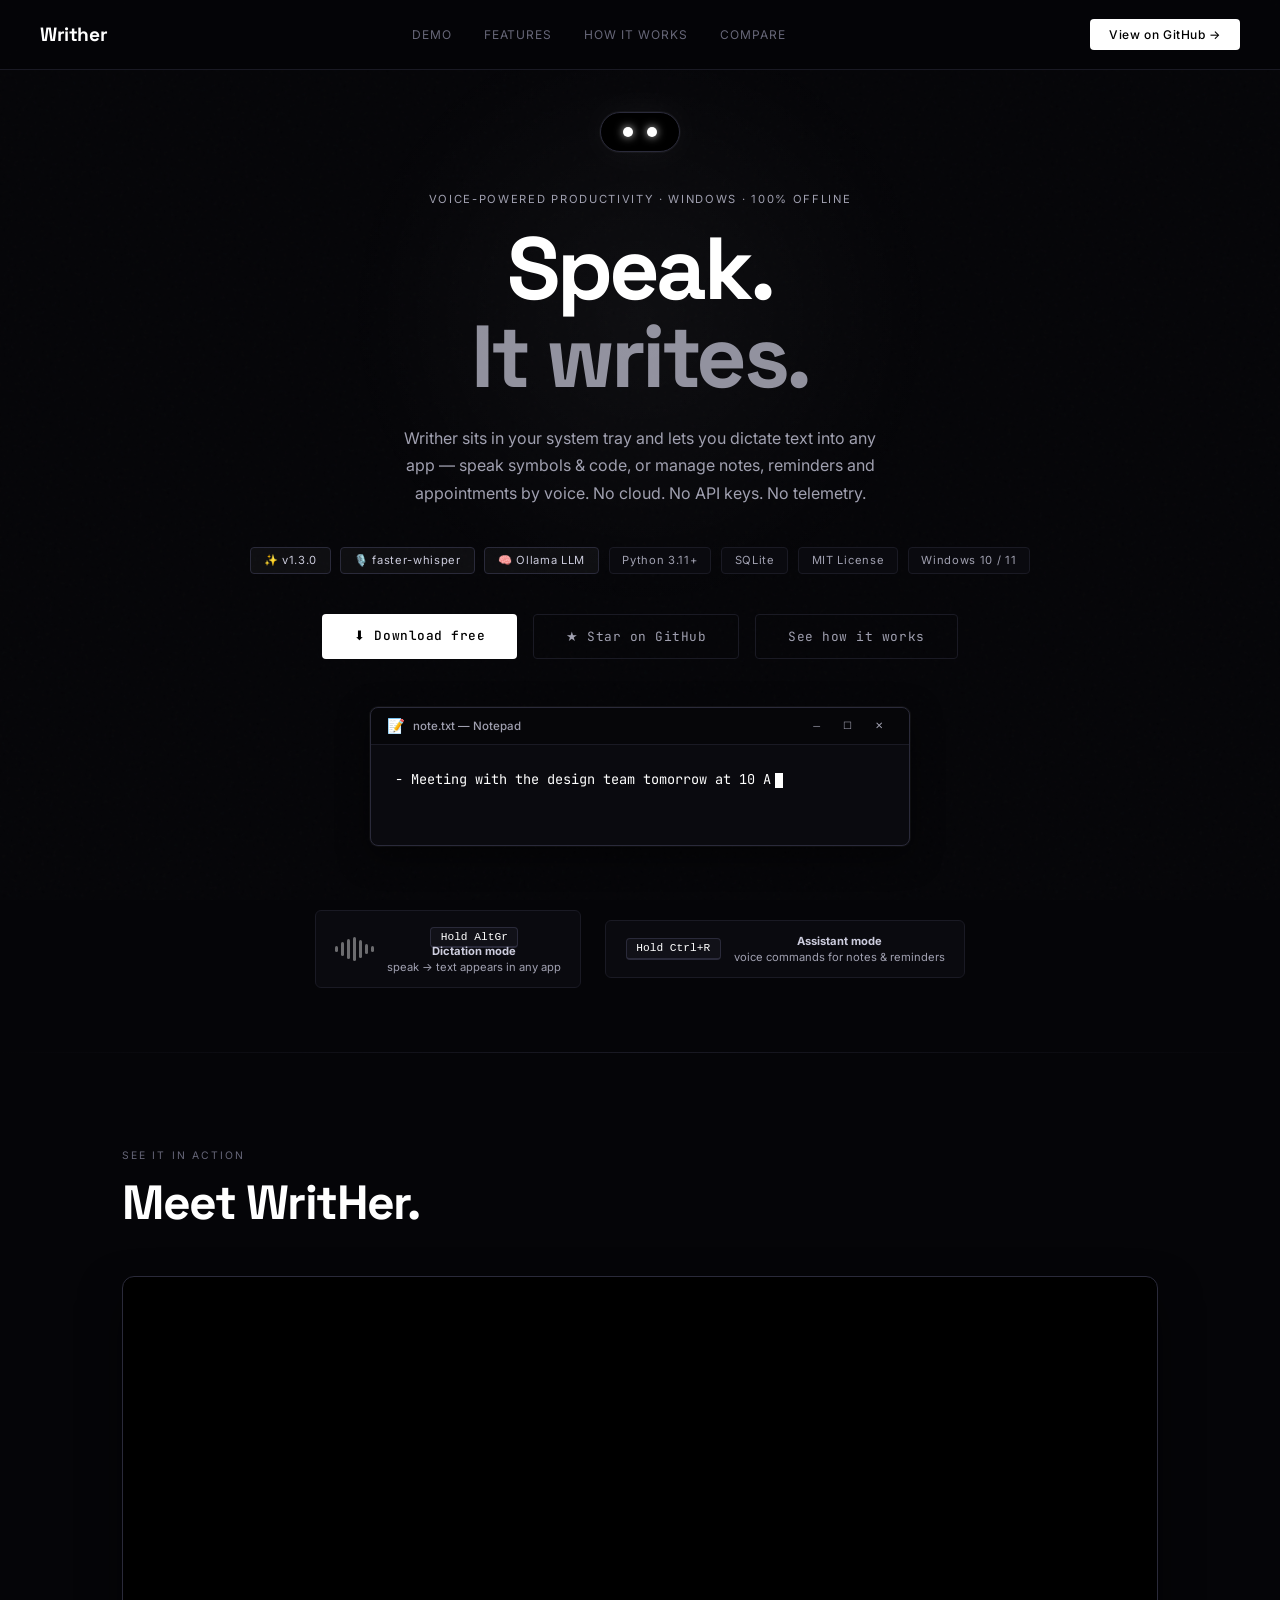
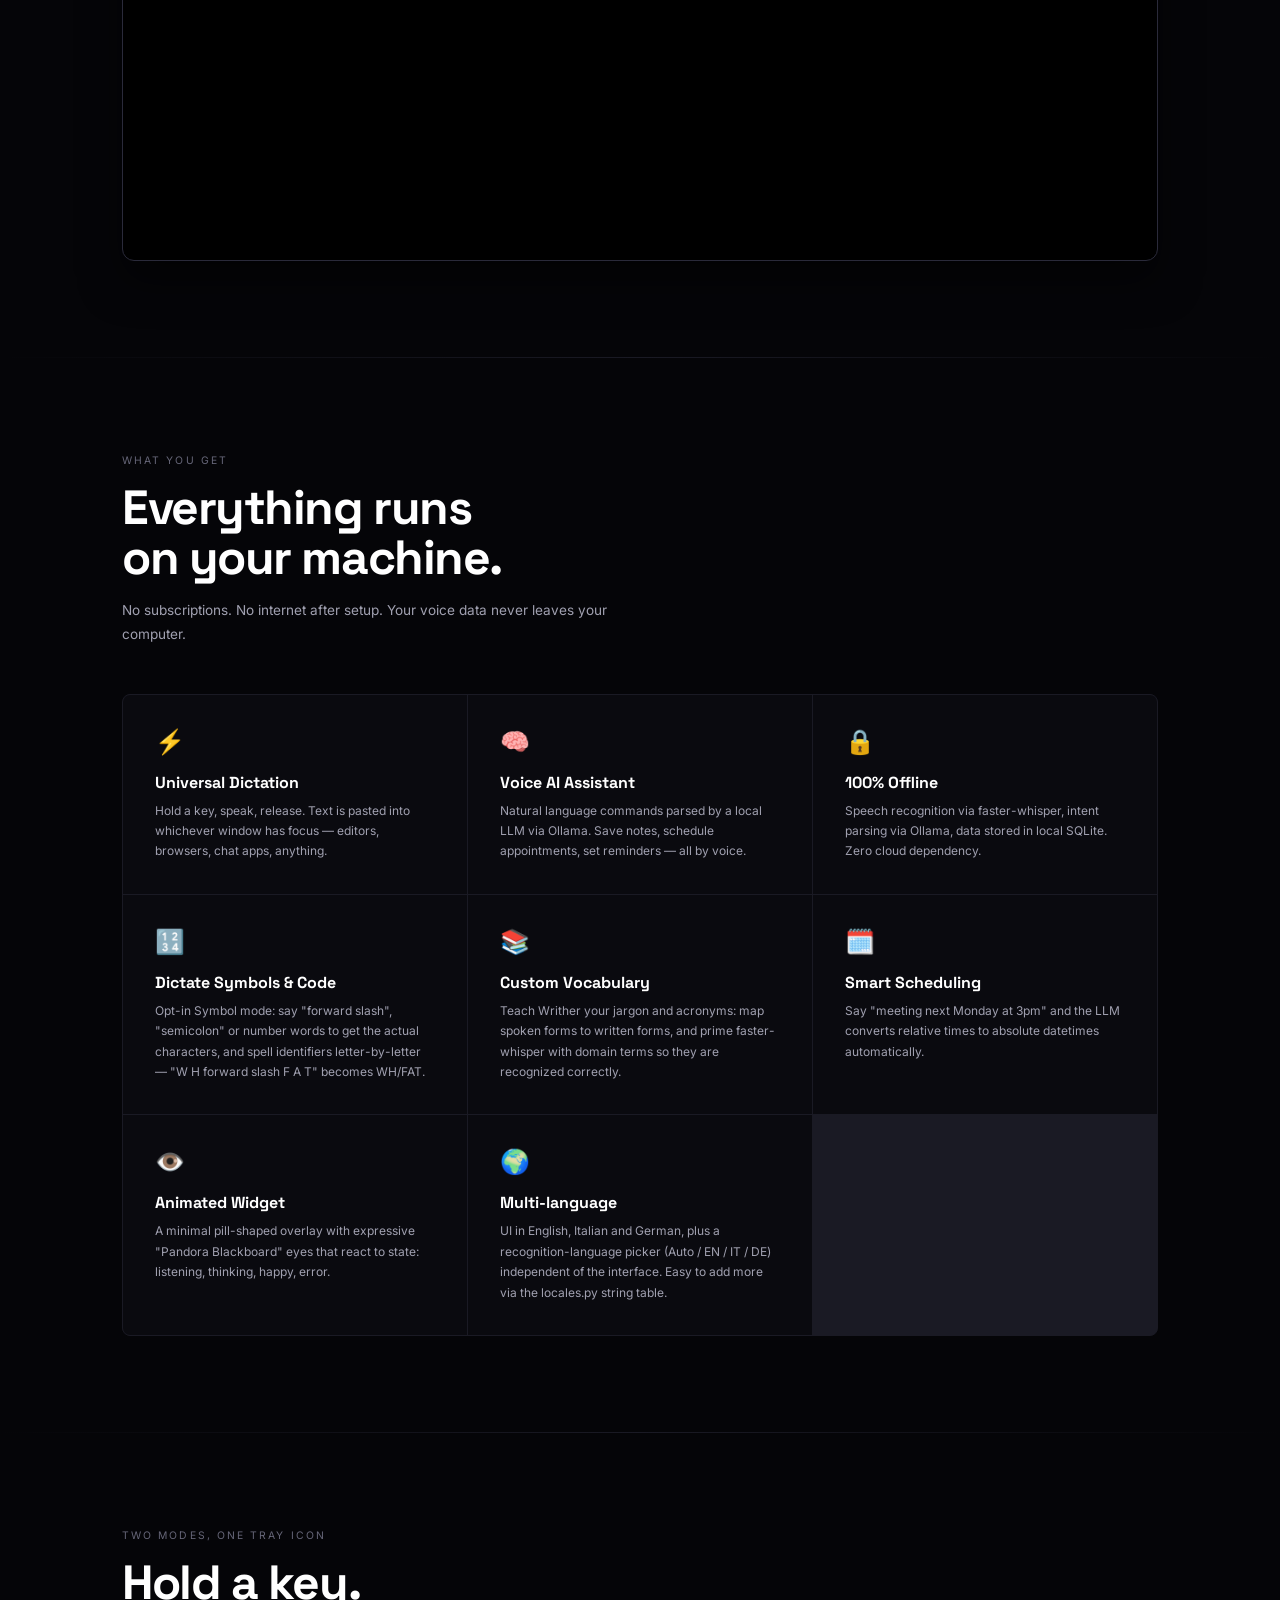
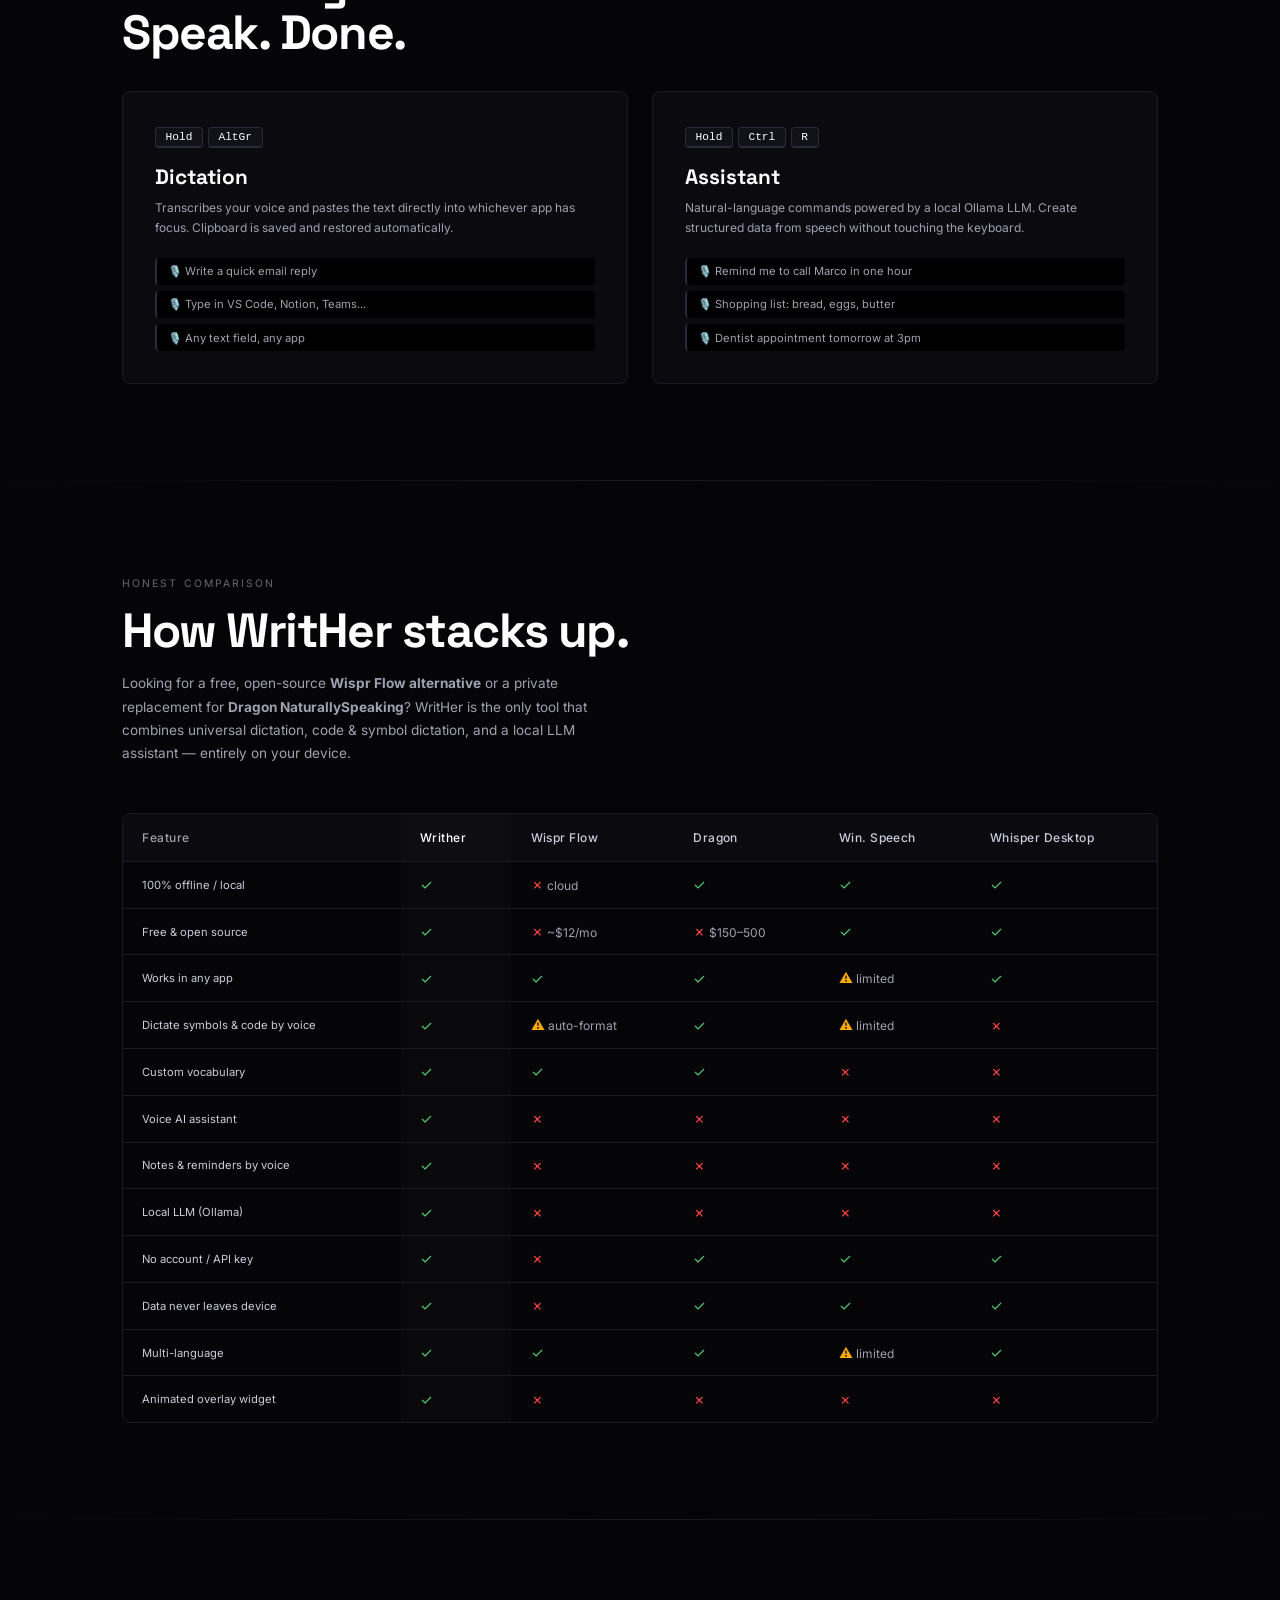
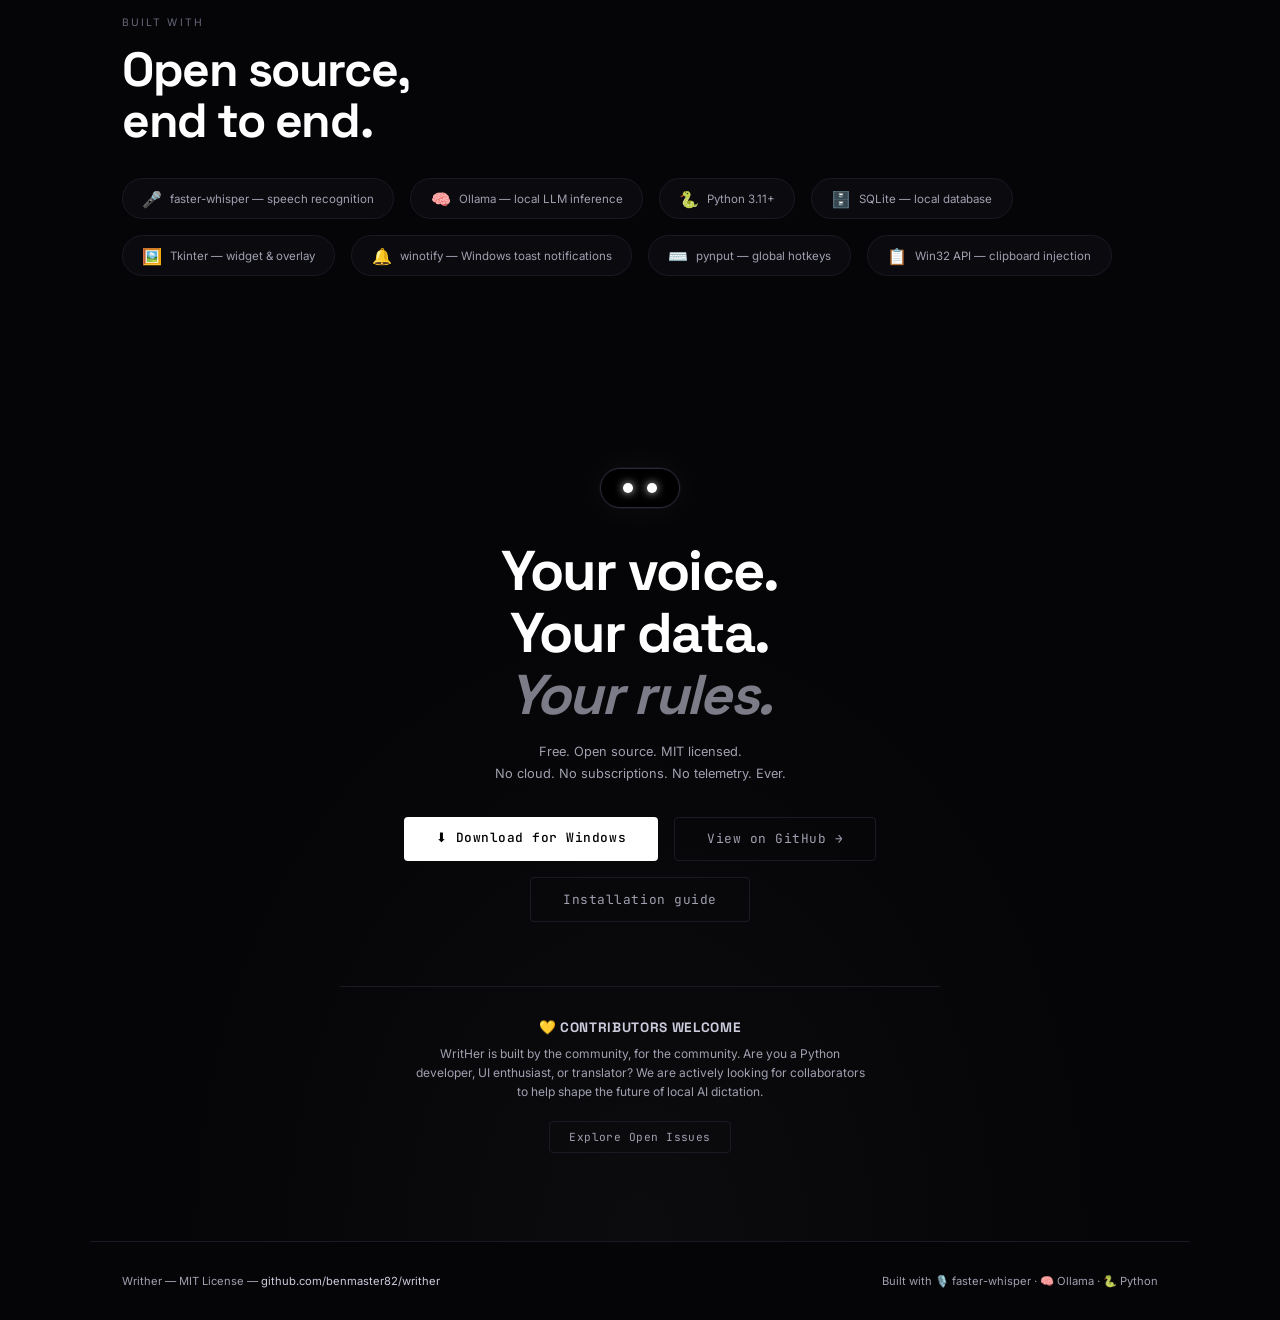
==== commit c4ac34ff: "SEO: fix broken social/favicon assets, add sitemap, update site to v1.3.0 - Add missing og-image.png" ====
--- a/docs/index.html
+++ b/docs/index.html
@@ -20,6 +20,7 @@
   <meta property="og:image"        content="https://getwrither.com/og-image.png" />
   <meta property="og:image:width"  content="1200" />
   <meta property="og:image:height" content="630" />
+  <meta property="og:image:alt"    content="WritHer — free offline voice dictation for Windows, open-source Wispr Flow alternative" />
   <meta property="og:locale"       content="en_US" />
 
   <meta name="twitter:card"        content="summary_large_image" />
@@ -29,6 +30,9 @@
   <meta name="twitter:image"       content="https://getwrither.com/og-image.png" />
 
   <meta name="theme-color" content="#050508" />
+
+  <link rel="icon" href="/favicon.ico" sizes="16x16 32x32 48x48" />
+  <link rel="apple-touch-icon" href="/apple-touch-icon.png" />
 
   <link rel="preconnect" href="https://fonts.googleapis.com" />
   <link
@@ -950,7 +954,19 @@
     "url": "https://getwrither.com/",
     "applicationCategory": "ProductivityApplication",
     "operatingSystem": "Windows 10, Windows 11",
-    "description": "A 100% offline, privacy-first voice dictation app and local LLM voice assistant for Windows. Free, open-source alternative to Wispr Flow and Dragon NaturallySpeaking.",
+    "softwareVersion": "1.3.0",
+    "releaseNotes": "https://github.com/benmaster82/writher/releases/tag/v1.3.0",
+    "screenshot": "https://getwrither.com/og-image.png",
+    "description": "A 100% offline, privacy-first voice dictation app and local LLM voice assistant for Windows. Free, open-source alternative to Wispr Flow and Dragon NaturallySpeaking. Dictate text into any app, speak symbols and code, and manage notes and reminders by voice.",
+    "featureList": [
+      "Universal dictation into any Windows app",
+      "Symbol & code dictation (say 'forward slash' to get /)",
+      "Custom vocabulary and priming terms",
+      "Local LLM voice assistant via Ollama",
+      "Notes, reminders and appointments by voice",
+      "Recognition language: auto, English, Italian, German",
+      "100% offline — no cloud, no telemetry"
+    ],
     "offers": {
       "@type": "Offer",
       "price": "0",
@@ -966,6 +982,19 @@
     "codeRepository": "https://github.com/benmaster82/writher"
   }
   </script>
+
+  <script type="application/ld+json">
+  {
+    "@context": "https://schema.org",
+    "@type": "VideoObject",
+    "name": "WritHer demo — offline voice dictation & local AI assistant for Windows",
+    "description": "See WritHer in action: hold a key, speak, and text appears in any Windows app. Notes, reminders and appointments managed by voice with a local LLM. 100% offline.",
+    "thumbnailUrl": "https://img.youtube.com/vi/lfV0LF3EGMw/maxresdefault.jpg",
+    "uploadDate": "2026-04-14T05:03:52-07:00",
+    "embedUrl": "https://www.youtube.com/embed/lfV0LF3EGMw",
+    "contentUrl": "https://www.youtube.com/watch?v=lfV0LF3EGMw"
+  }
+  </script>
 </head>
 
 <body>
@@ -1002,10 +1031,12 @@
 
     <p class="hero-sub">
       Writher sits in your system tray and lets you dictate text into any app —
-      or manage notes, reminders and appointments by voice. No cloud. No API keys. No telemetry.
+      speak symbols &amp; code, or manage notes, reminders and appointments by voice.
+      No cloud. No API keys. No telemetry.
     </p>
 
     <div class="hero-badges">
+      <span class="badge lit">✨ v1.3.0</span>
       <span class="badge lit">🎙️ faster-whisper</span>
       <span class="badge lit">🧠 Ollama LLM</span>
       <span class="badge">Python 3.11+</span>
@@ -1015,9 +1046,10 @@
     </div>
 
     <div class="hero-actions">
-      <a class="btn-primary" href="https://github.com/benmaster82/writher" target="_blank">
-        ★ Star on GitHub
+      <a class="btn-primary" href="https://github.com/benmaster82/writher/releases/latest" target="_blank">
+        ⬇ Download free
       </a>
+      <a class="btn-ghost" href="https://github.com/benmaster82/writher" target="_blank">★ Star on GitHub</a>
       <a class="btn-ghost" href="#modes">See how it works</a>
     </div>
 
@@ -1103,6 +1135,18 @@
           SQLite. Zero cloud dependency.</div>
       </div>
       <div class="feature-card">
+        <div class="feature-icon">🔢</div>
+        <div class="feature-title">Dictate Symbols &amp; Code</div>
+        <div class="feature-desc">Opt-in Symbol mode: say "forward slash", "semicolon" or number words to get the actual
+          characters, and spell identifiers letter-by-letter — "W H forward slash F A T" becomes WH/FAT.</div>
+      </div>
+      <div class="feature-card">
+        <div class="feature-icon">📚</div>
+        <div class="feature-title">Custom Vocabulary</div>
+        <div class="feature-desc">Teach Writher your jargon and acronyms: map spoken forms to written forms, and prime
+          faster-whisper with domain terms so they are recognized correctly.</div>
+      </div>
+      <div class="feature-card">
         <div class="feature-icon">🗓️</div>
         <div class="feature-title">Smart Scheduling</div>
         <div class="feature-desc">Say "meeting next Monday at 3pm" and the LLM converts relative times to absolute
@@ -1117,8 +1161,8 @@
       <div class="feature-card">
         <div class="feature-icon">🌍</div>
         <div class="feature-title">Multi-language</div>
-        <div class="feature-desc">Ships with English and Italian. Easy to add more via the locales.py string table — no
-          recompilation needed.</div>
+        <div class="feature-desc">UI in English, Italian and German, plus a recognition-language picker (Auto / EN / IT /
+          DE) independent of the interface. Easy to add more via the locales.py string table.</div>
       </div>
     </div>
   </section>
@@ -1174,7 +1218,7 @@
   <section id="compare">
     <p class="section-label reveal">Honest comparison</p>
     <h2 class="section-title reveal">How WritHer stacks up.</h2>
-    <p class="section-sub reveal">Looking for a free, open-source <strong>Wispr Flow alternative</strong> or a private replacement for <strong>Dragon NaturallySpeaking</strong>? WritHer is the only tool that combines universal dictation with a local LLM assistant — entirely on your device.</p>
+    <p class="section-sub reveal">Looking for a free, open-source <strong>Wispr Flow alternative</strong> or a private replacement for <strong>Dragon NaturallySpeaking</strong>? WritHer is the only tool that combines universal dictation, code &amp; symbol dictation, and a local LLM assistant — entirely on your device.</p>
 
     <div class="compare-wrap reveal">
       <table>
@@ -1214,6 +1258,22 @@
             <td><span class="check">✓</span></td>
           </tr>
           <tr>
+            <td>Dictate symbols &amp; code by voice</td>
+            <td class="writher-col"><span class="check">✓</span></td>
+            <td><span class="partial">⚠</span> auto-format</td>
+            <td><span class="check">✓</span></td>
+            <td><span class="partial">⚠</span> limited</td>
+            <td><span class="cross">✗</span></td>
+          </tr>
+          <tr>
+            <td>Custom vocabulary</td>
+            <td class="writher-col"><span class="check">✓</span></td>
+            <td><span class="check">✓</span></td>
+            <td><span class="check">✓</span></td>
+            <td><span class="cross">✗</span></td>
+            <td><span class="cross">✗</span></td>
+          </tr>
+          <tr>
             <td>Voice AI assistant</td>
             <td class="writher-col"><span class="check">✓</span></td>
             <td><span class="cross">✗</span></td>
@@ -1307,7 +1367,10 @@
         No cloud. No subscriptions. No telemetry. Ever.
       </p>
       <div style="display:flex;gap:1rem;justify-content:center;flex-wrap:wrap;">
-        <a class="btn-primary" href="https://github.com/benmaster82/writher" target="_blank">
+        <a class="btn-primary" href="https://github.com/benmaster82/writher/releases/latest" target="_blank">
+          ⬇ Download for Windows
+        </a>
+        <a class="btn-ghost" href="https://github.com/benmaster82/writher" target="_blank">
           View on GitHub →
         </a>
         <a class="btn-ghost" href="https://github.com/benmaster82/writher#installation" target="_blank">
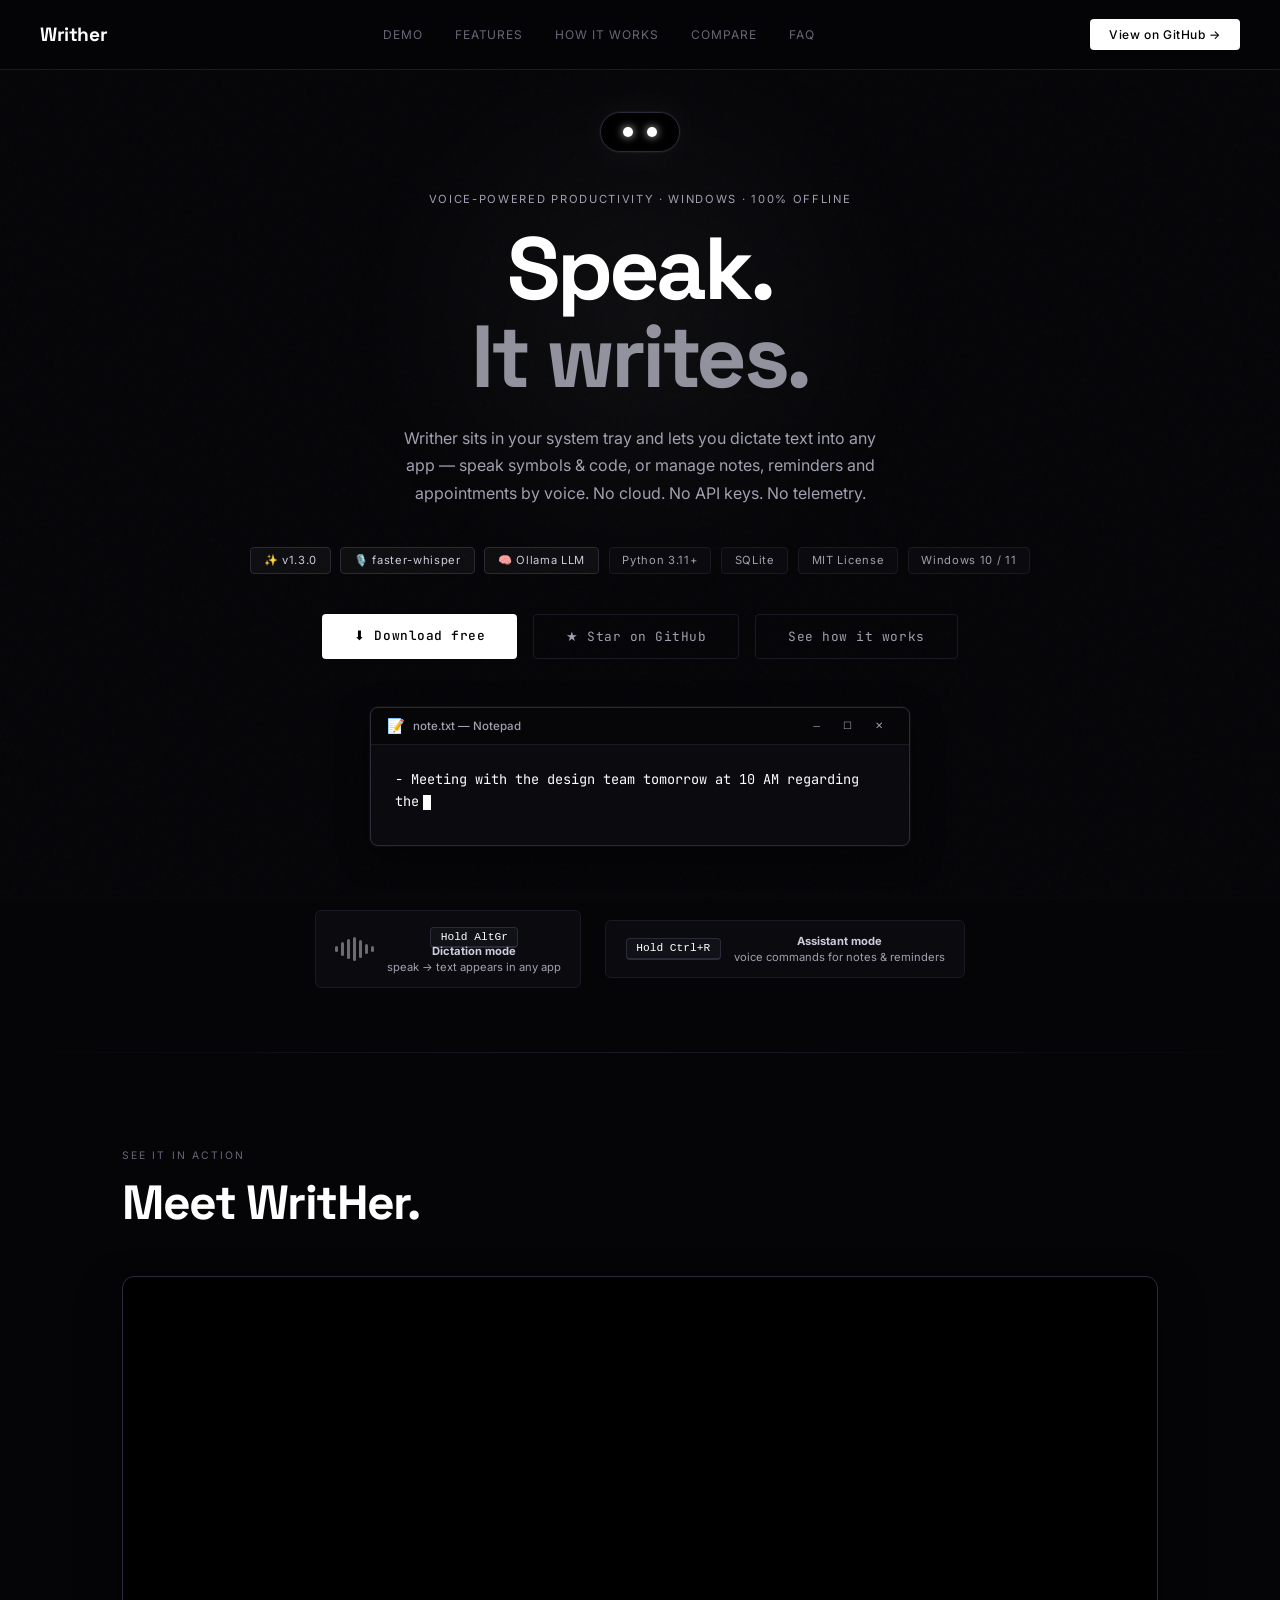
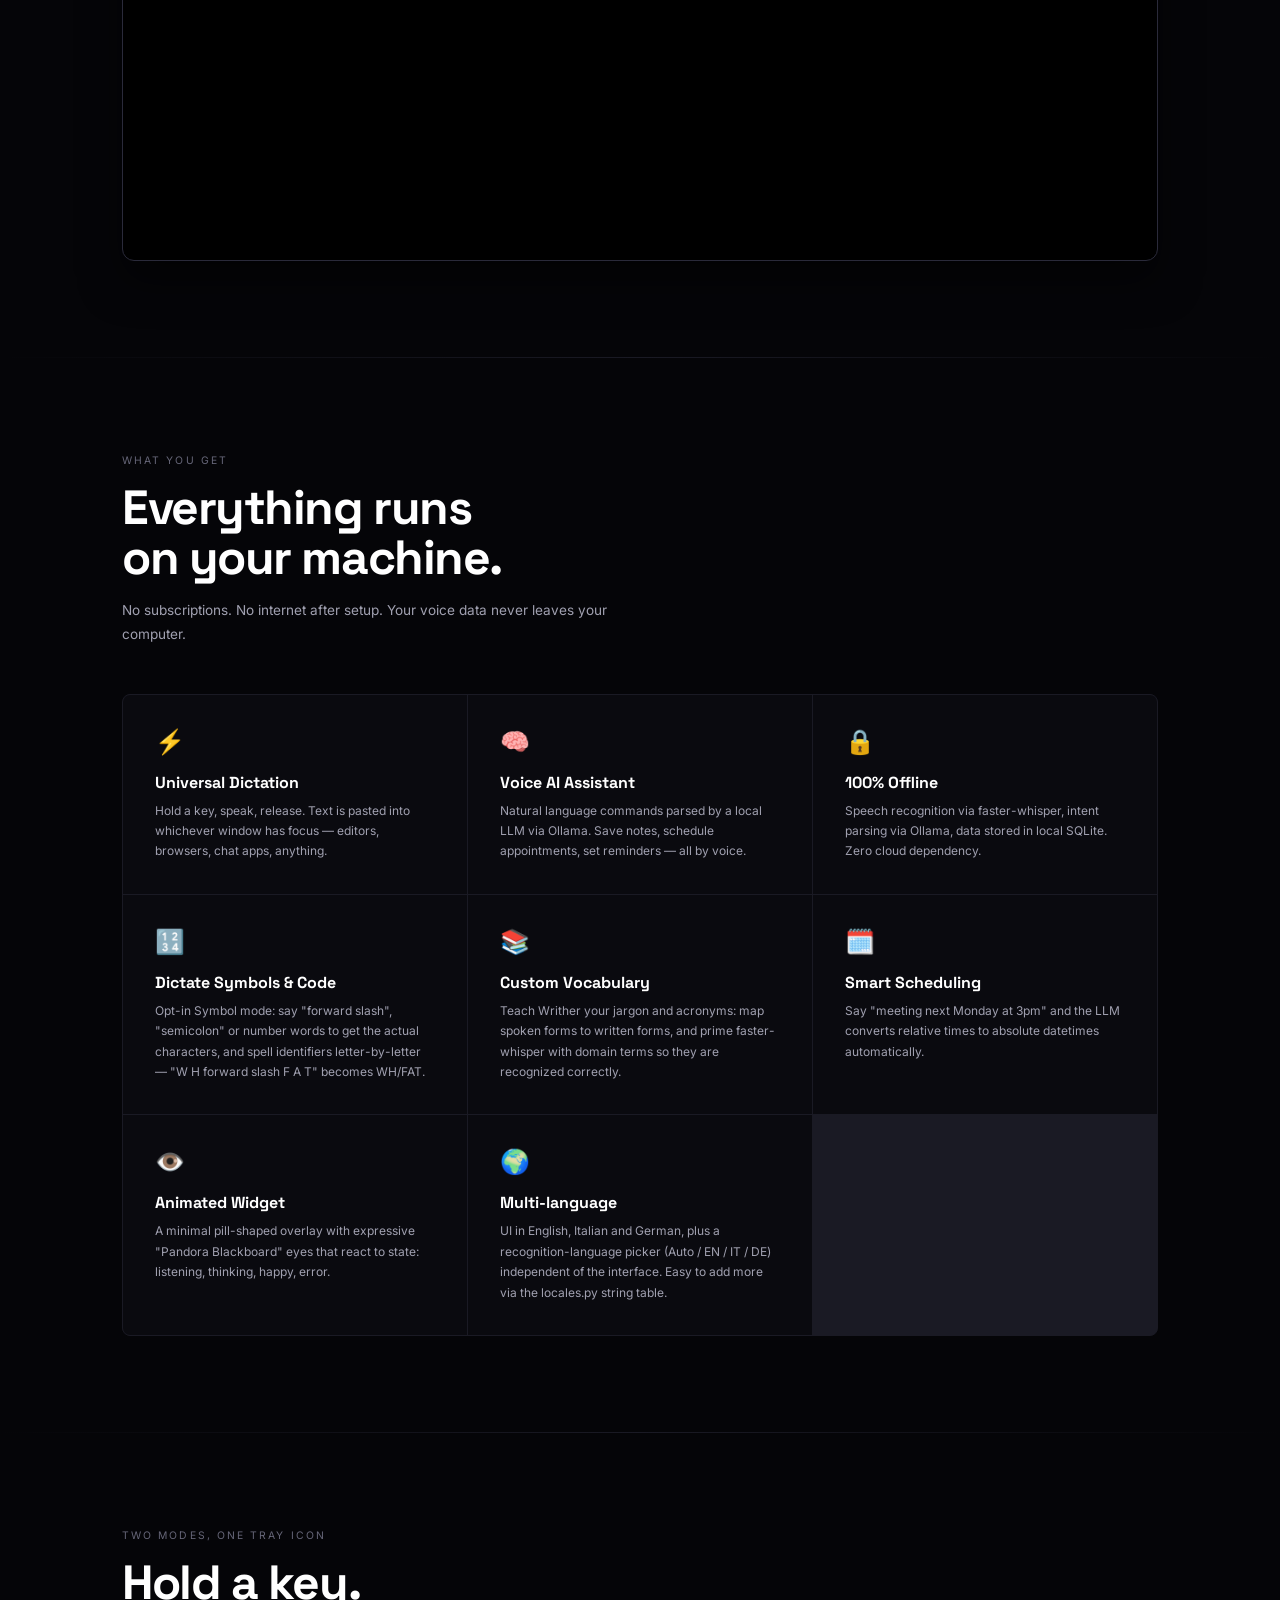
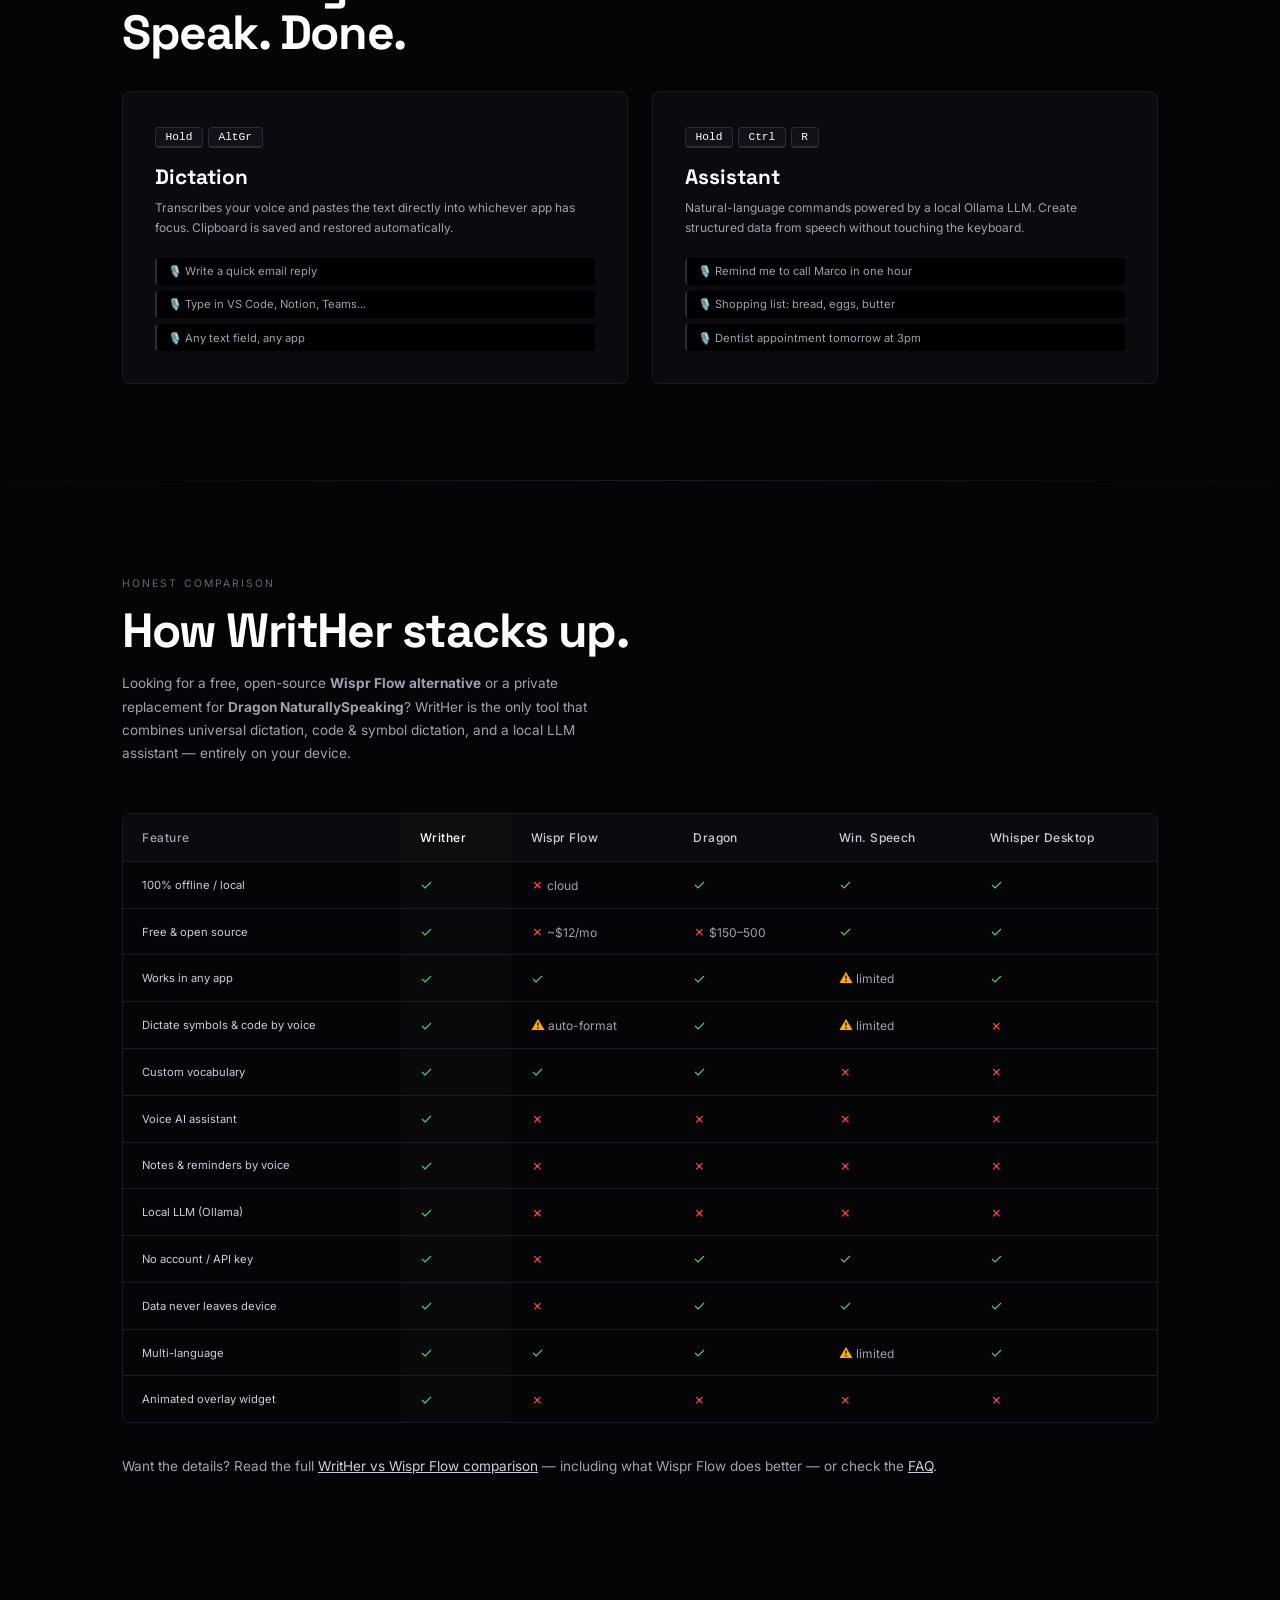
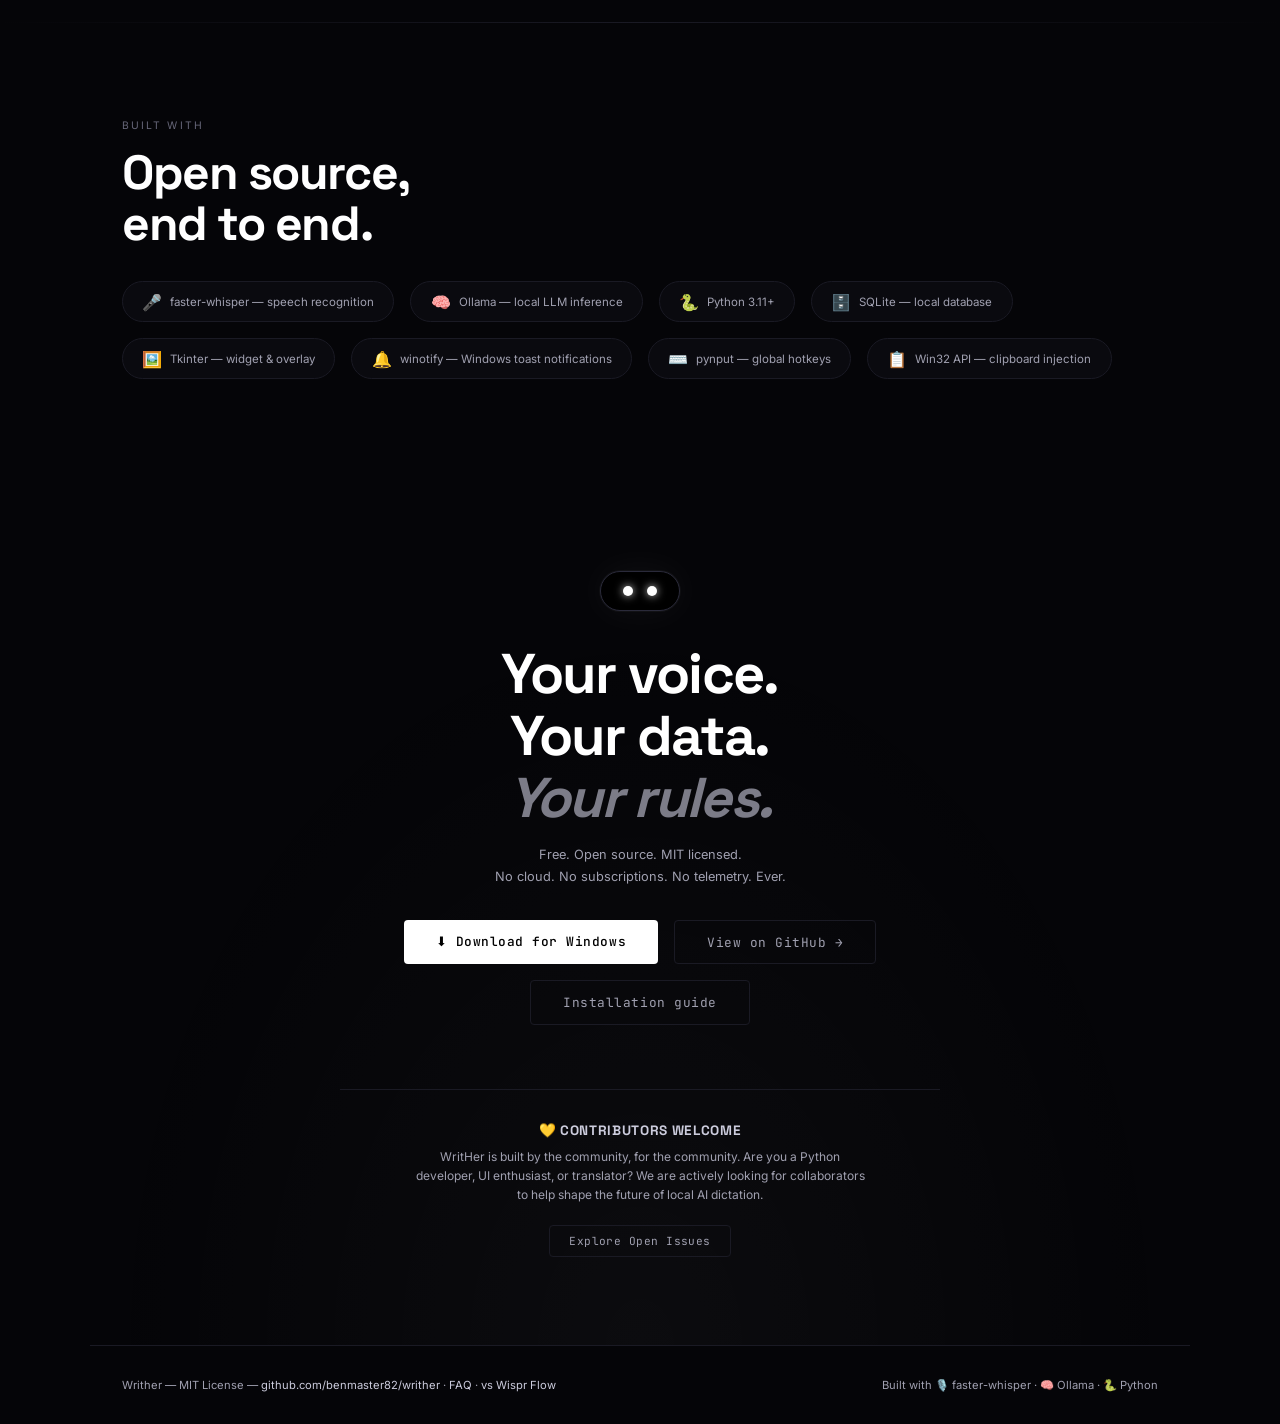
==== commit ecf0fc8d: "SEO: add /wispr-flow-alternative and /faq landing pages - wispr-flow-alternative/: honest comparison" ====
--- a/docs/index.html
+++ b/docs/index.html
@@ -1009,6 +1009,7 @@
       <a href="#features">Features</a>
       <a href="#modes">How it works</a>
       <a href="#compare">Compare</a>
+      <a href="/faq/">FAQ</a>
     </div>
     <a class="nav-cta" href="https://github.com/benmaster82/writher" target="_blank">View on GitHub →</a>
   </nav>
@@ -1332,6 +1333,12 @@
         </tbody>
       </table>
     </div>
+
+    <p class="section-sub reveal" style="margin-top:2rem;max-width:none;">
+      Want the details? Read the full <a href="/wispr-flow-alternative/" style="color:var(--fg-accent)">WritHer
+      vs Wispr Flow comparison</a> — including what Wispr Flow does better — or check the
+      <a href="/faq/" style="color:var(--fg-accent)">FAQ</a>.
+    </p>
   </section>
 
   <div class="divider"></div>
@@ -1393,7 +1400,8 @@
 
   <!-- FOOTER -->
   <footer>
-    <p>Writher — MIT License — <a href="https://github.com/benmaster82/writher">github.com/benmaster82/writher</a></p>
+    <p>Writher — MIT License — <a href="https://github.com/benmaster82/writher">github.com/benmaster82/writher</a>
+      · <a href="/faq/">FAQ</a> · <a href="/wispr-flow-alternative/">vs Wispr Flow</a></p>
     <p style="color:var(--muted)">Built with 🎙️ faster-whisper · 🧠 Ollama · 🐍 Python</p>
   </footer>
 
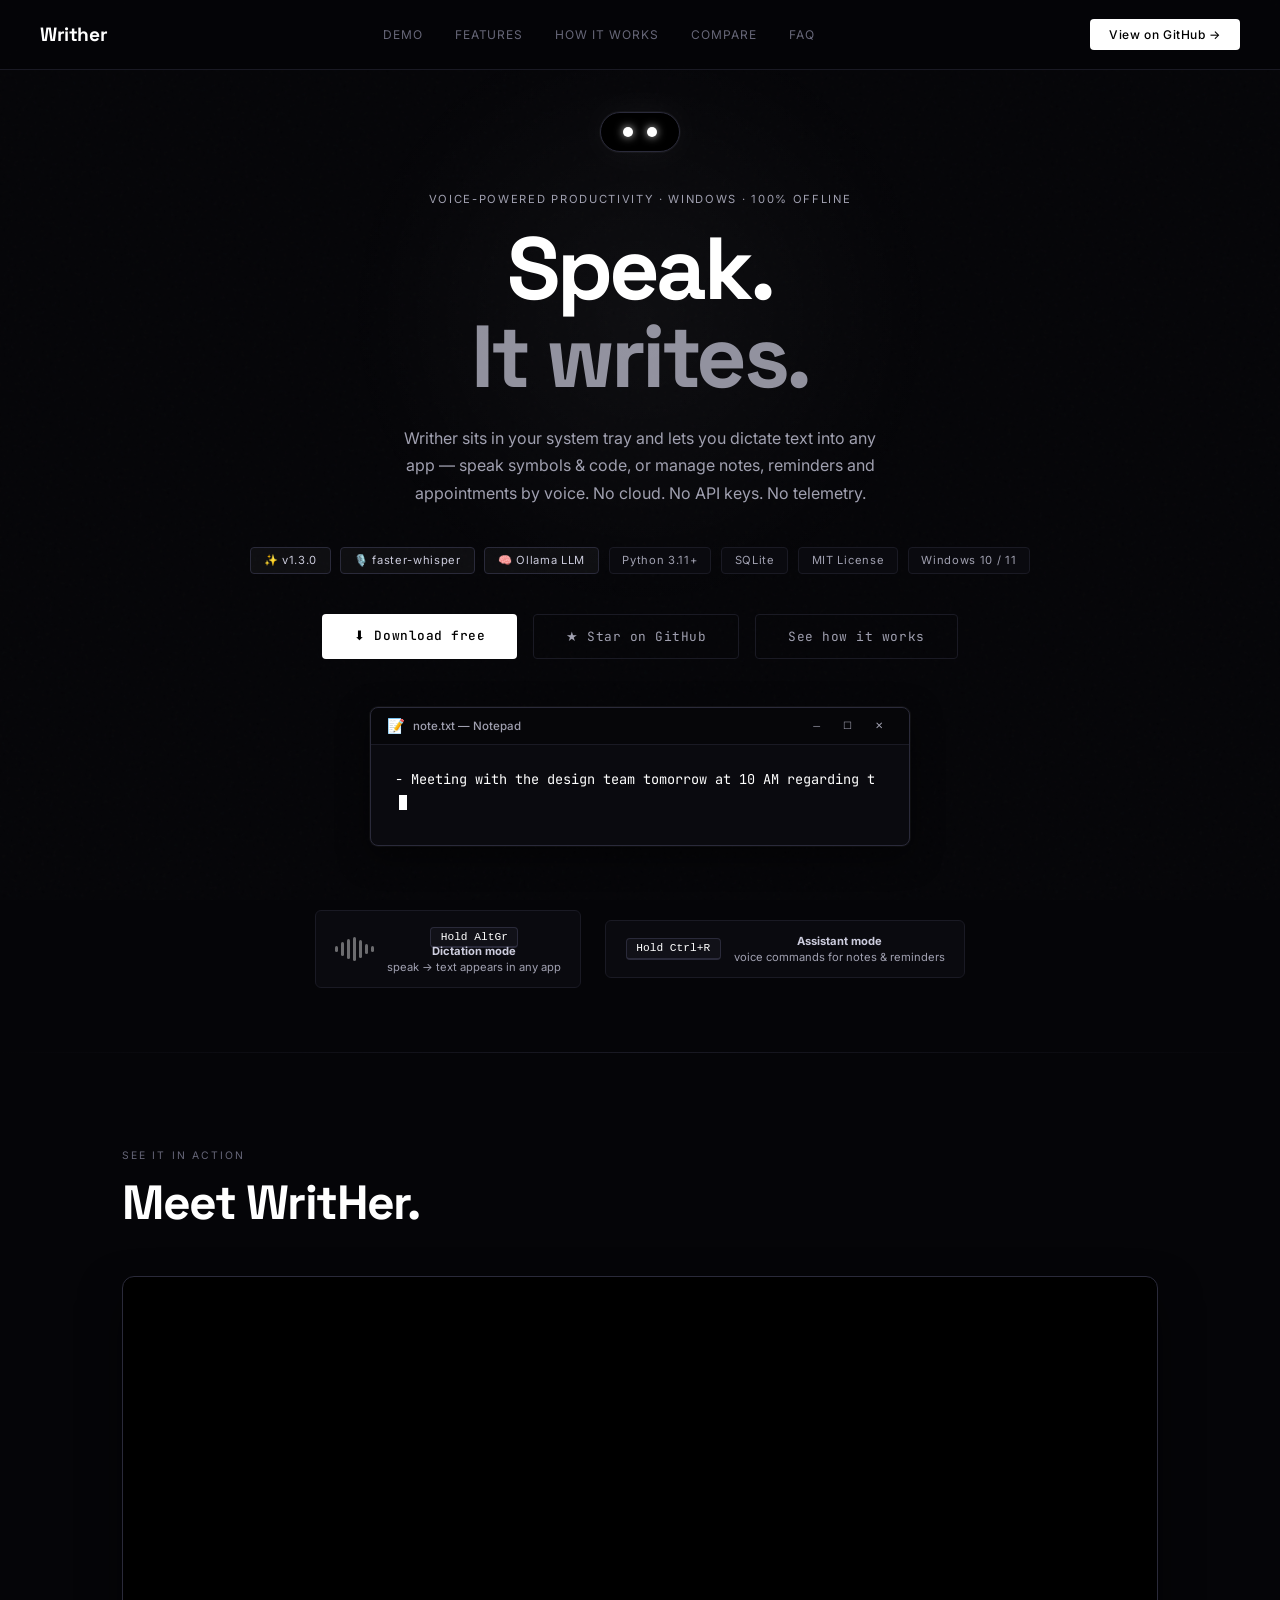
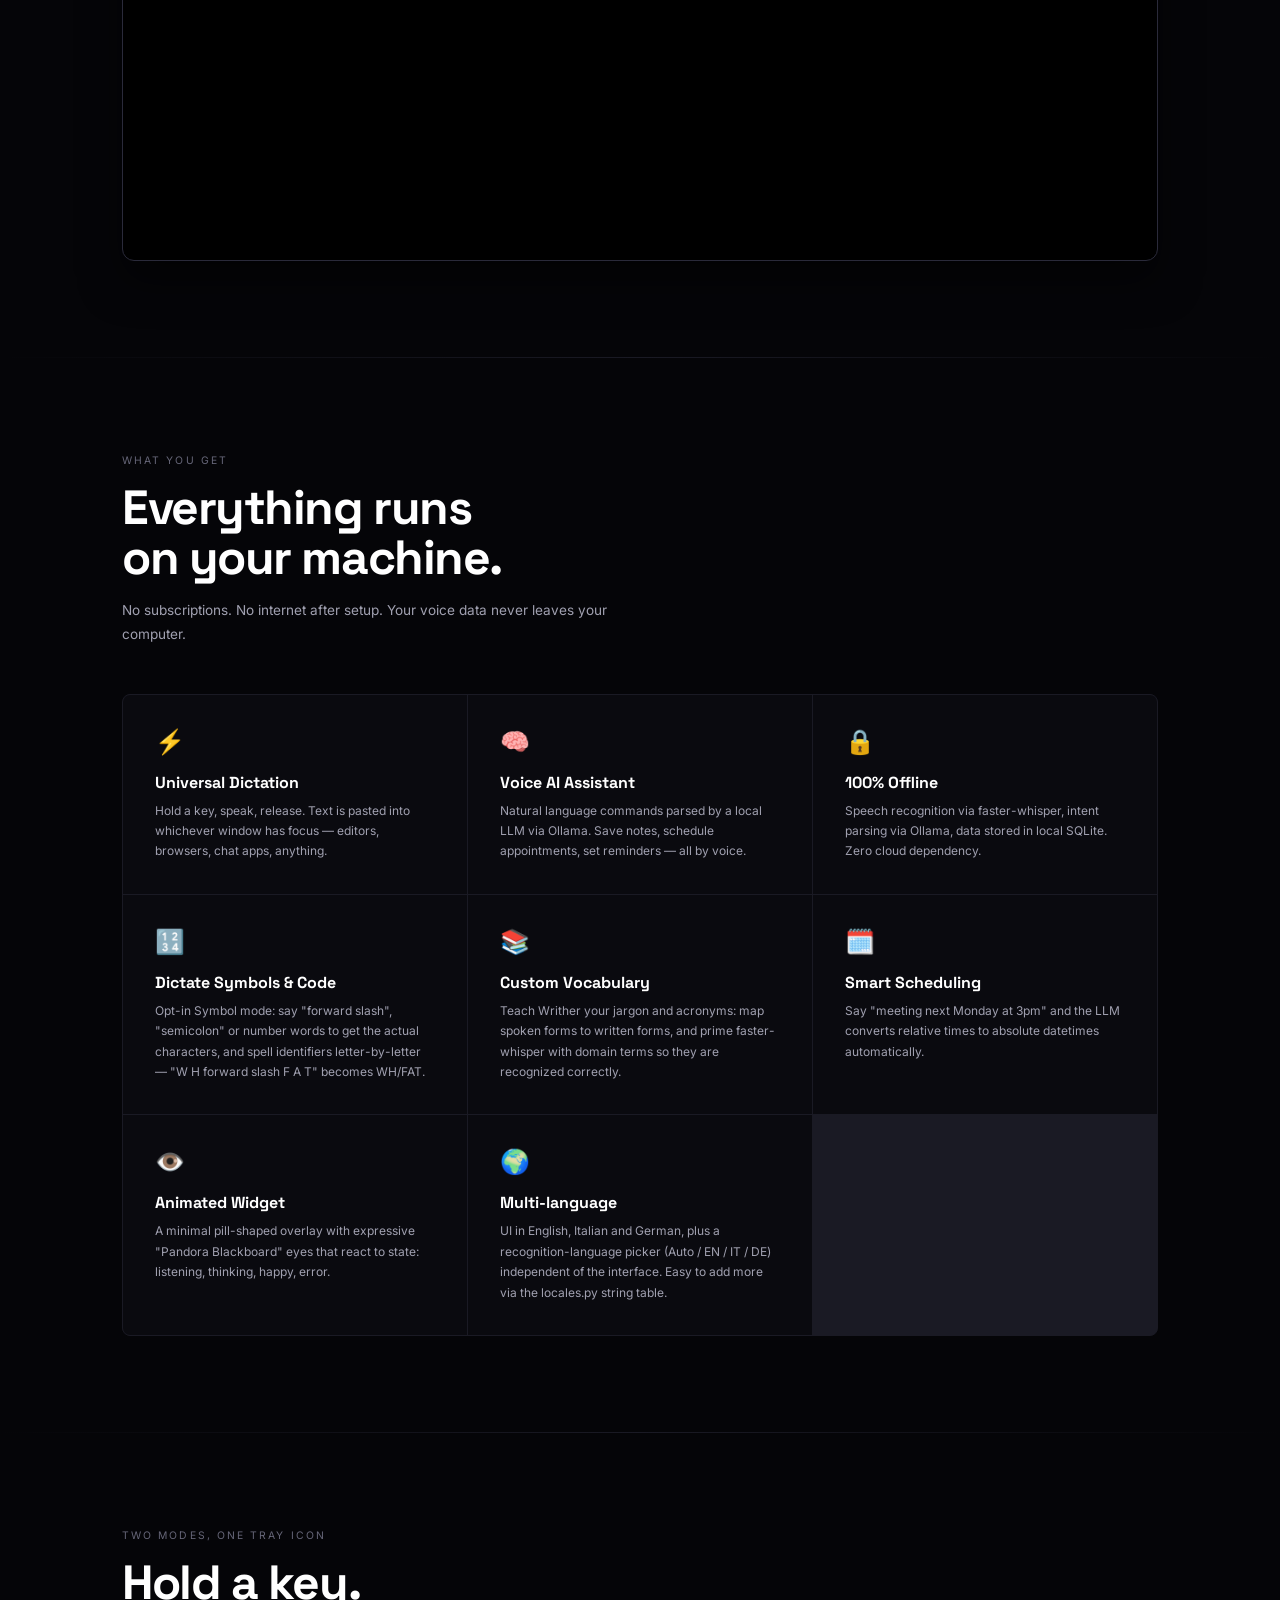
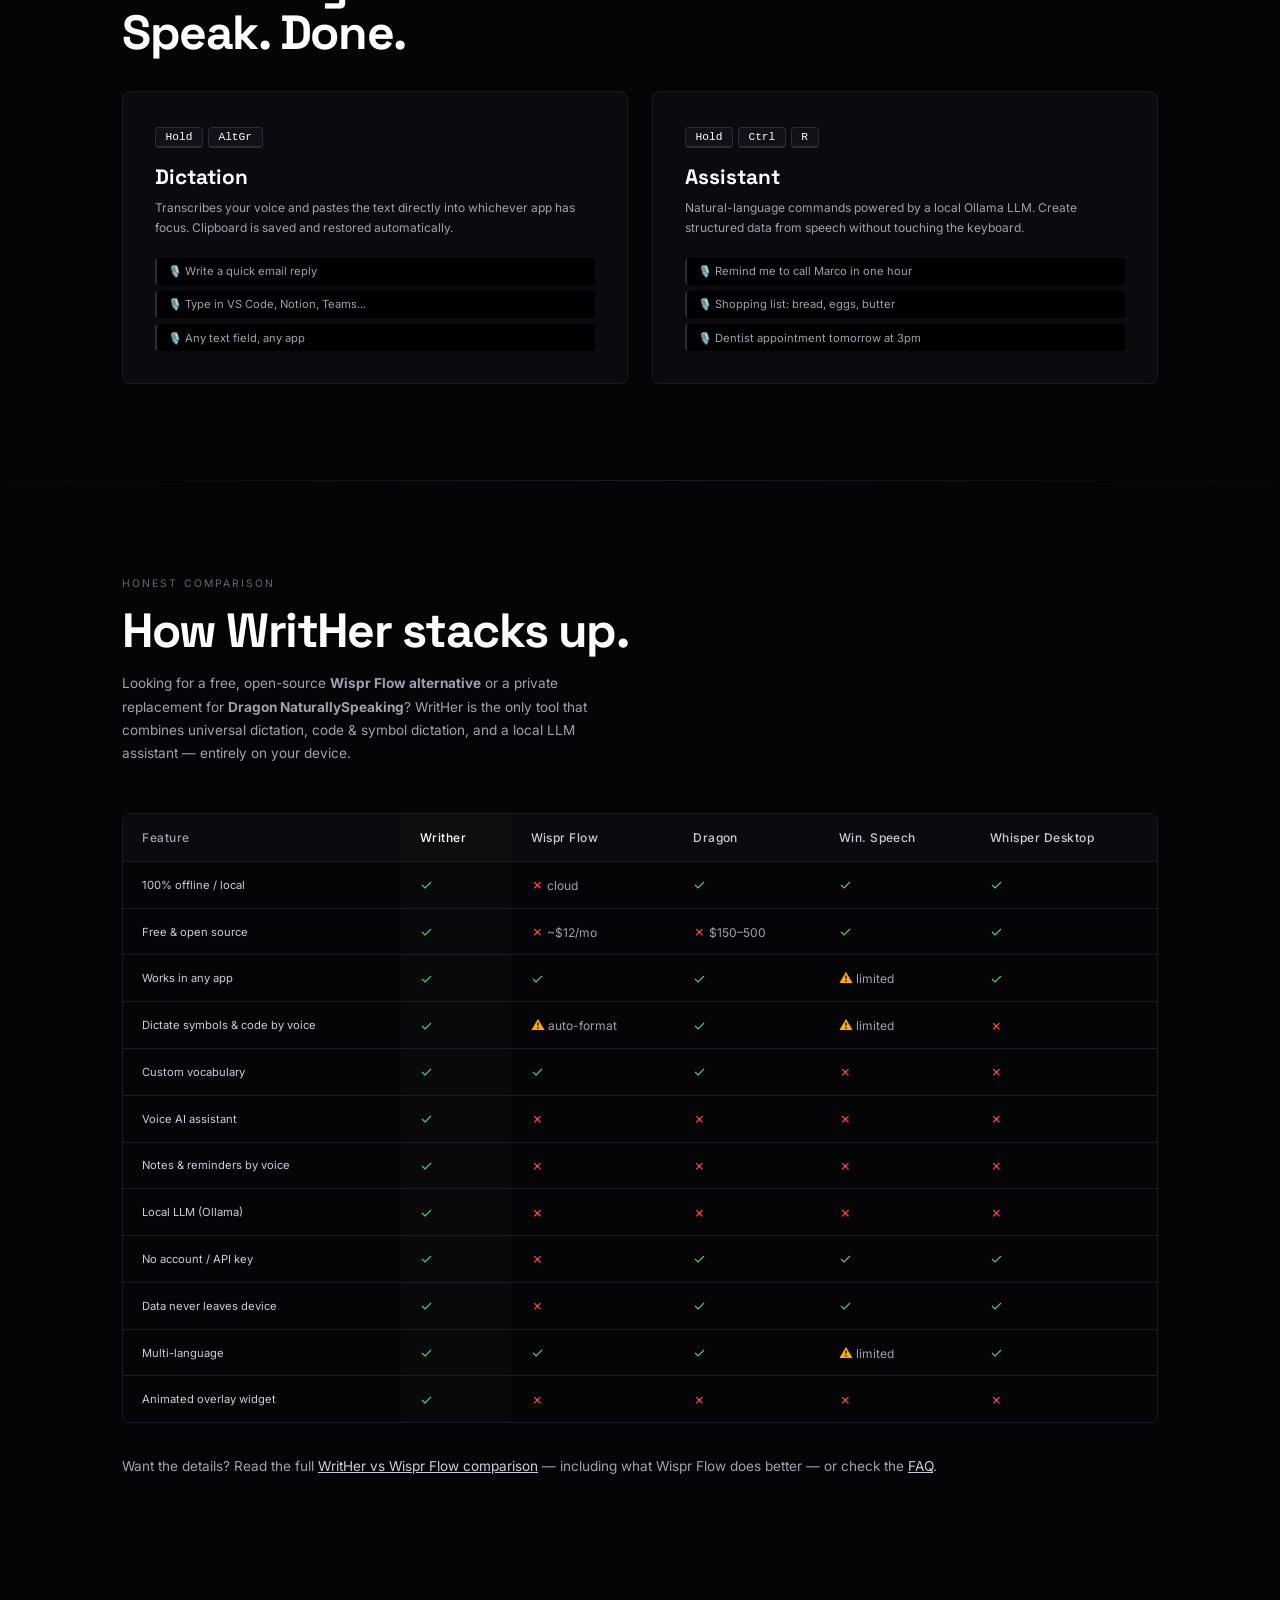
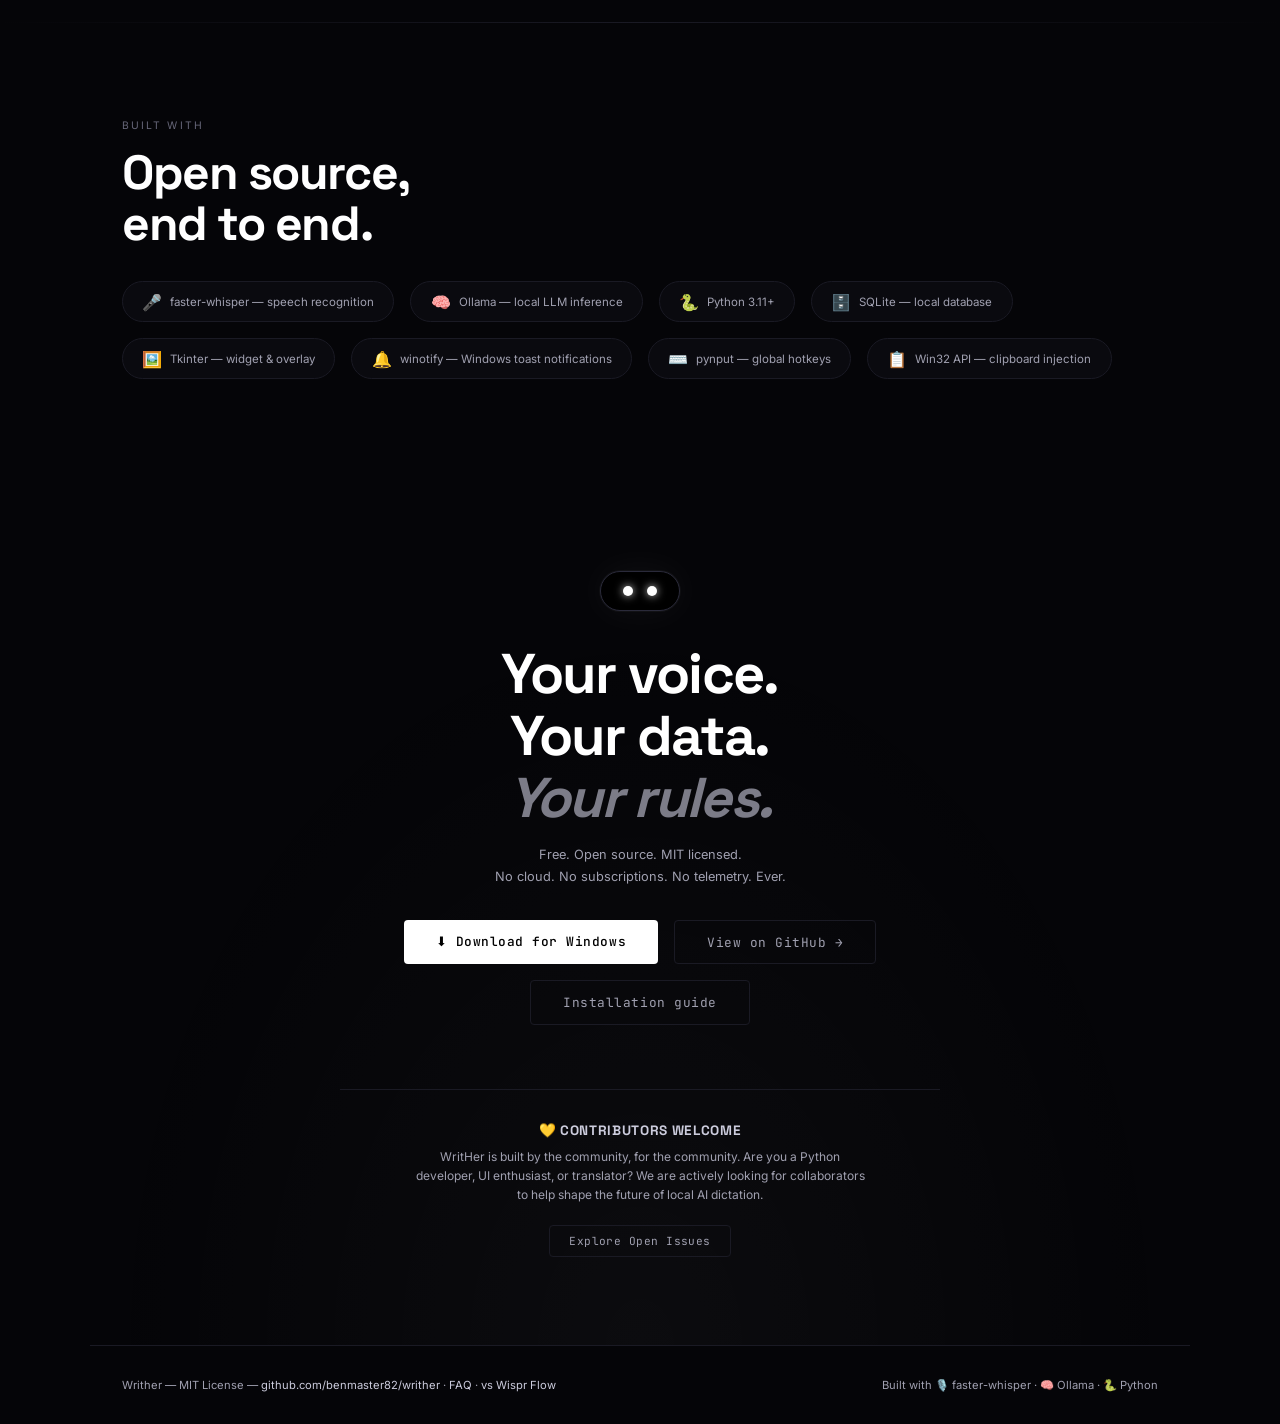
==== commit 95888ccb: "Site: bump JSON-LD softwareVersion to 1.4.0 Co-Authored-By: Claude Fable 5 <noreply@anthropic.com>" ====
--- a/docs/index.html
+++ b/docs/index.html
@@ -954,8 +954,8 @@
     "url": "https://getwrither.com/",
     "applicationCategory": "ProductivityApplication",
     "operatingSystem": "Windows 10, Windows 11",
-    "softwareVersion": "1.3.0",
-    "releaseNotes": "https://github.com/benmaster82/writher/releases/tag/v1.3.0",
+    "softwareVersion": "1.4.0",
+    "releaseNotes": "https://github.com/benmaster82/writher/releases/tag/v1.4.0",
     "screenshot": "https://getwrither.com/og-image.png",
     "description": "A 100% offline, privacy-first voice dictation app and local LLM voice assistant for Windows. Free, open-source alternative to Wispr Flow and Dragon NaturallySpeaking. Dictate text into any app, speak symbols and code, and manage notes and reminders by voice.",
     "featureList": [
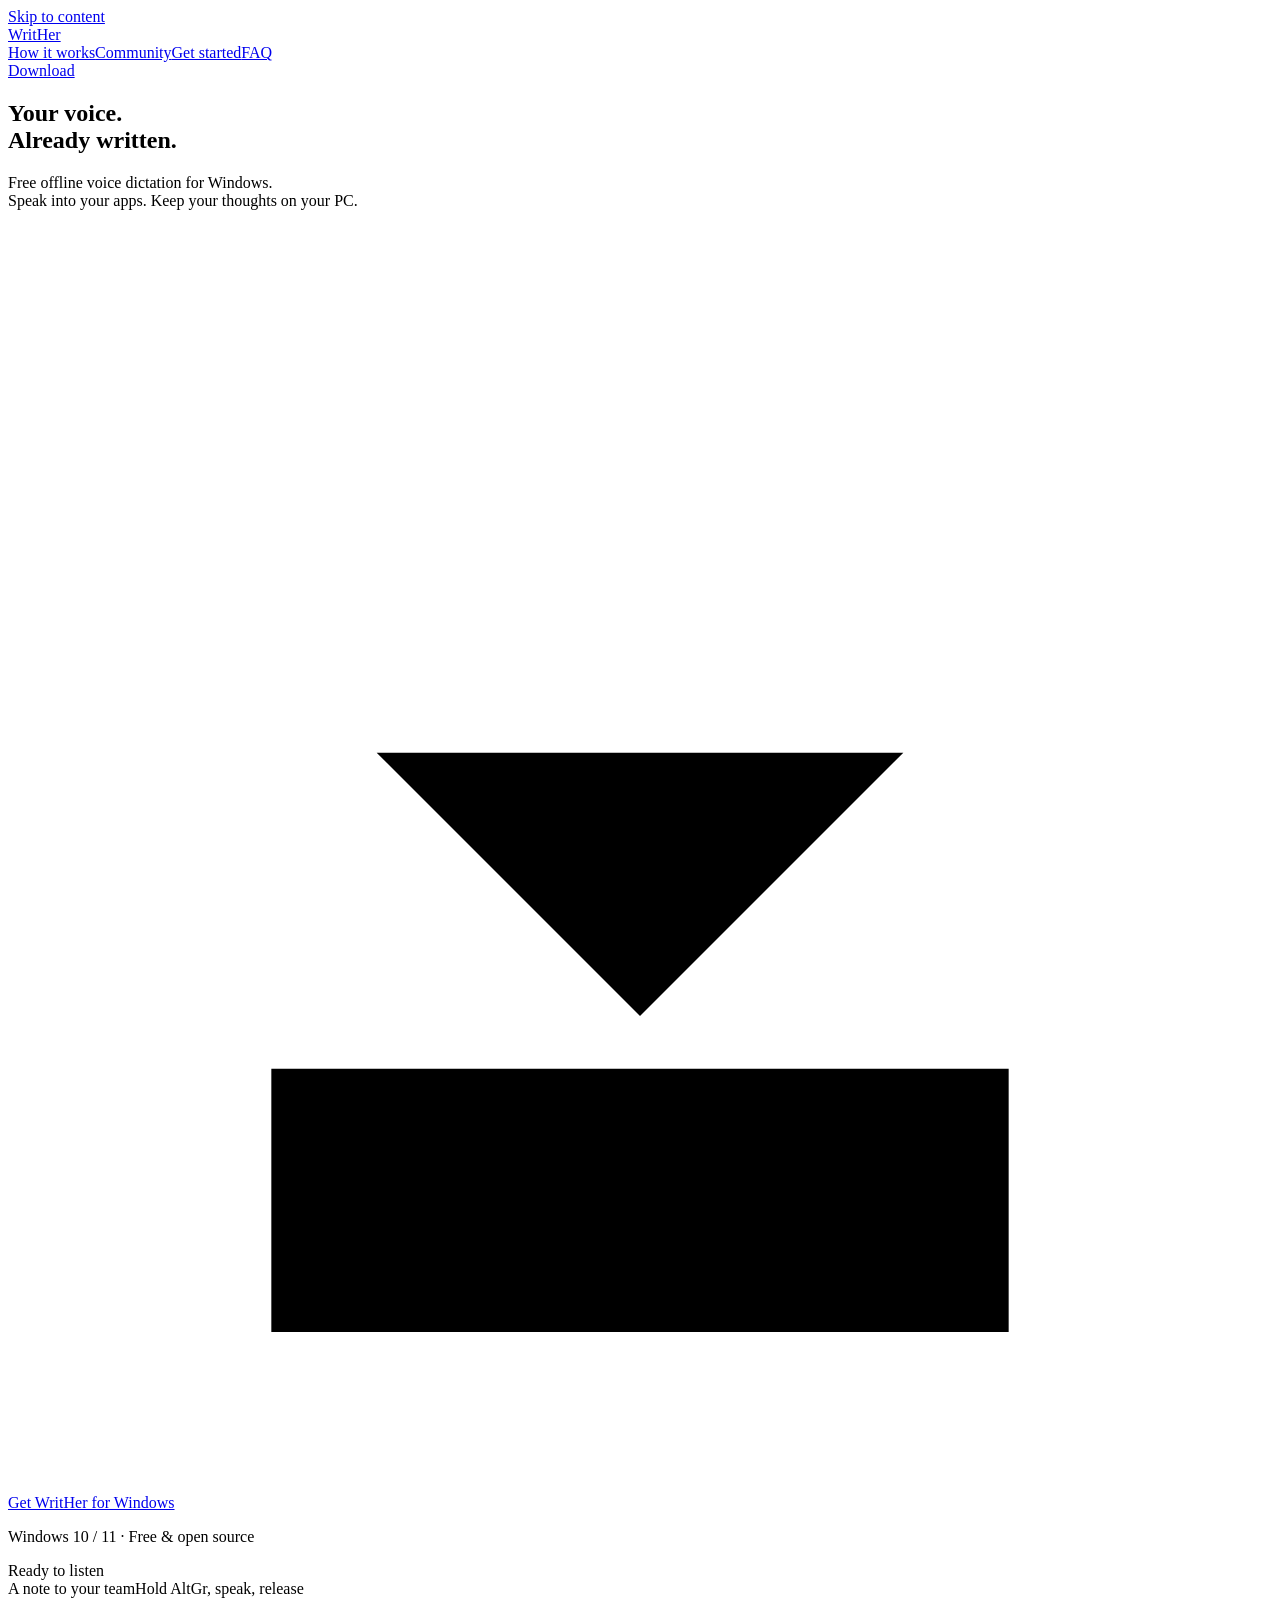
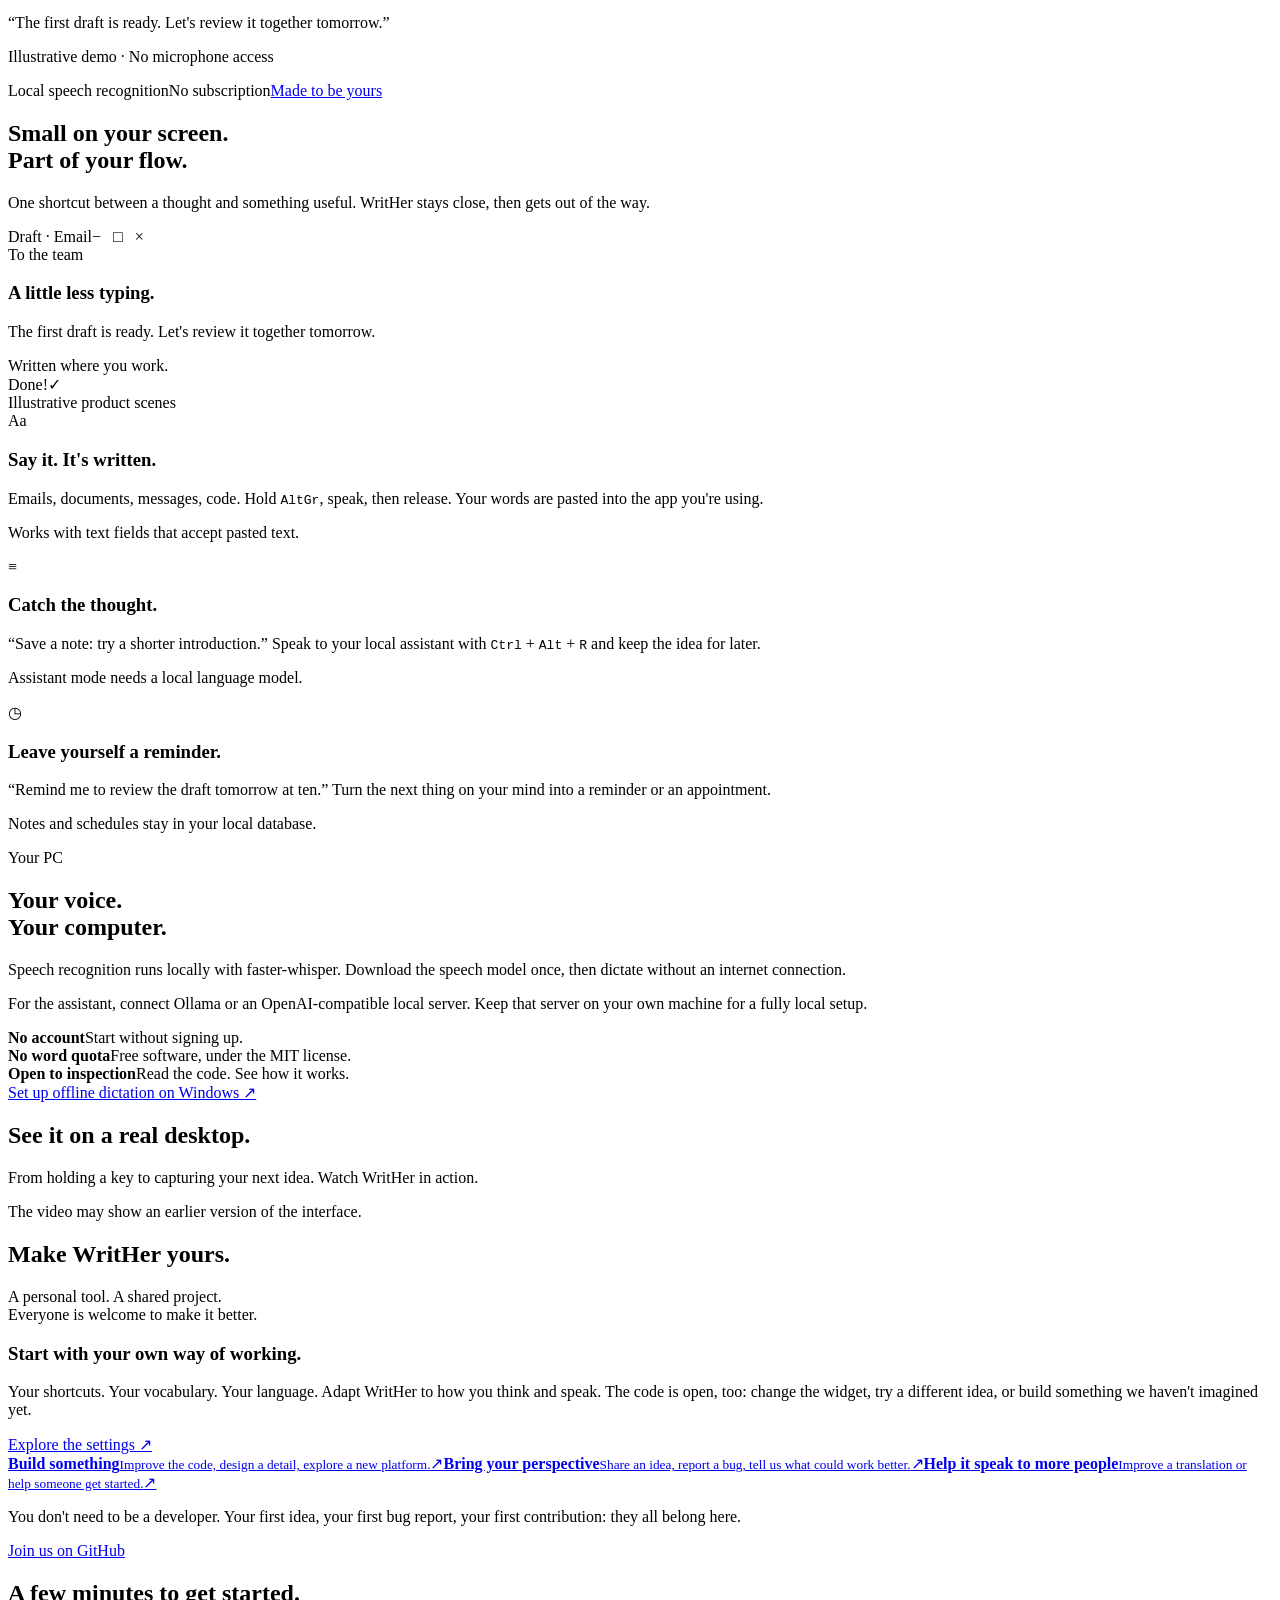
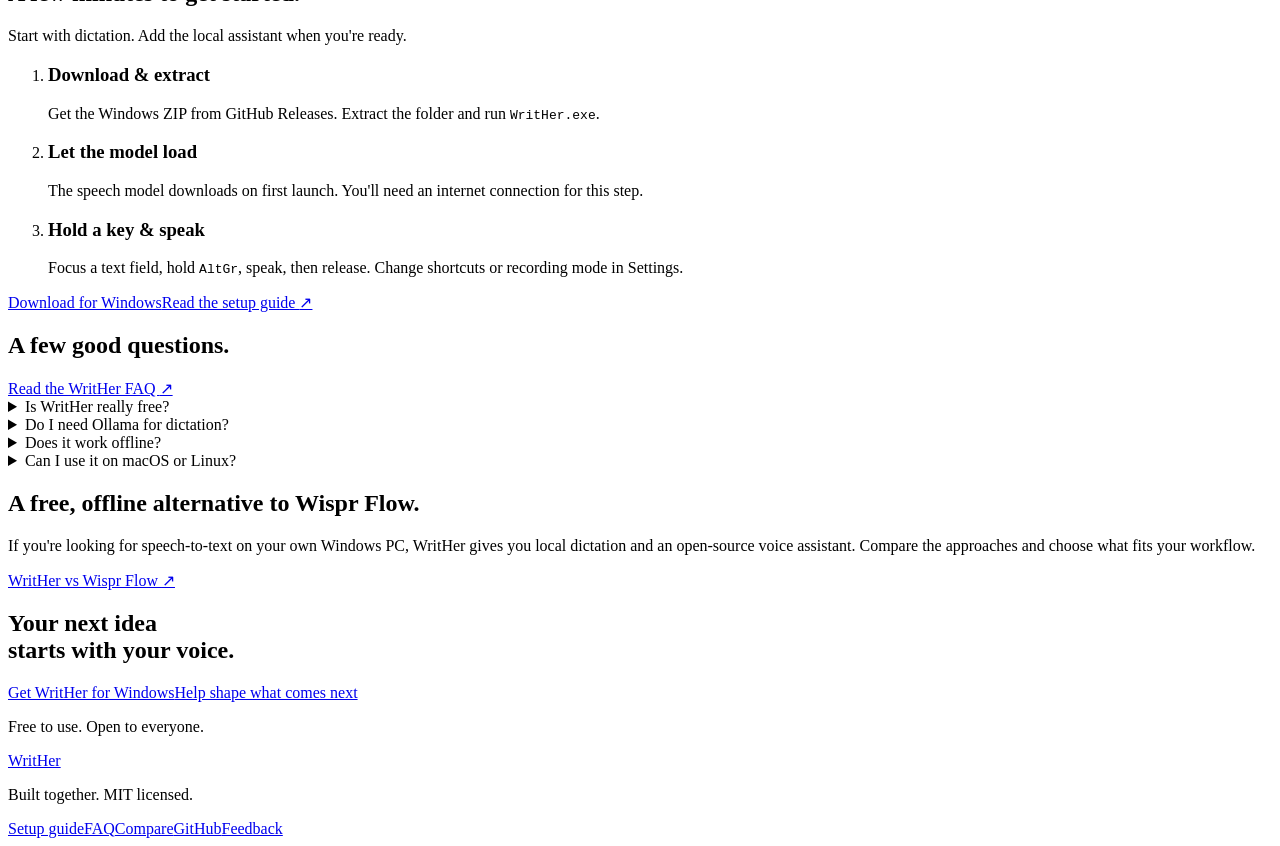
==== commit 59cf4581: "feat(site): restyle landing around widget and community Add interactive widget demos, responsive com" ====
--- a/docs/index.html
+++ b/docs/index.html
@@ -1,1445 +1,104 @@
-<!DOCTYPE html>
+<!doctype html>
 <html lang="en">
-
 <head>
-  <meta charset="UTF-8" />
-  <meta name="viewport" content="width=device-width, initial-scale=1.0" />
-  <meta name="google-site-verification" content="aDmksz4cTN9-GgYZYfGaPy1e4T0Nctd_vz2b-U_H2Vc" />
-
-  <title>WritHer - Free Offline Voice Dictation &amp; Wispr Flow Alternative for Windows</title>
-  <meta name="description" content="WritHer is a 100% offline, open-source alternative to Wispr Flow and Dragon NaturallySpeaking for Windows. Dictate into any app, run a local LLM voice assistant, manage notes by voice. No cloud. No subscription. Free." />
-  <meta name="keywords" content="wispr flow alternative, offline voice dictation windows, local LLM voice assistant, Dragon NaturallySpeaking alternative, faster-whisper windows, privacy-first speech to text, free dictation software windows, open source voice dictation" />
-
-  <link rel="canonical" href="https://getwrither.com/" />
-
-  <meta property="og:type"         content="website" />
-  <meta property="og:url"          content="https://getwrither.com/" />
-  <meta property="og:site_name"    content="WritHer" />
-  <meta property="og:title"        content="WritHer - Free Offline Voice Dictation &amp; Wispr Flow Alternative" />
-  <meta property="og:description"  content="100% offline, open-source voice dictation for Windows. Speak into any app. Local LLM assistant. No cloud. No subscription. Free forever." />
-  <meta property="og:image"        content="https://getwrither.com/og-image.png" />
-  <meta property="og:image:width"  content="1200" />
-  <meta property="og:image:height" content="630" />
-  <meta property="og:image:alt"    content="WritHer — free offline voice dictation for Windows, open-source Wispr Flow alternative" />
-  <meta property="og:locale"       content="en_US" />
-
-  <meta name="twitter:card"        content="summary_large_image" />
-  <meta name="twitter:url"         content="https://getwrither.com/" />
-  <meta name="twitter:title"       content="WritHer - Free Offline Voice Dictation &amp; Wispr Flow Alternative" />
-  <meta name="twitter:description" content="100% offline, open-source voice dictation for Windows. Speak into any app. Local LLM assistant. No cloud. No subscription." />
-  <meta name="twitter:image"       content="https://getwrither.com/og-image.png" />
-
-  <meta name="theme-color" content="#050508" />
-
-  <link rel="icon" href="/favicon.ico" sizes="16x16 32x32 48x48" />
-  <link rel="apple-touch-icon" href="/apple-touch-icon.png" />
-
-  <link rel="preconnect" href="https://fonts.googleapis.com" />
-  <link
-    href="https://fonts.googleapis.com/css2?family=Space+Grotesk:wght@500;700&family=Inter:wght@400;500;600&family=JetBrains+Mono:wght@400;500&display=swap"
-    rel="stylesheet" />
-  <style>
-    *,
-    *::before,
-    *::after {
-      box-sizing: border-box;
-      margin: 0;
-      padding: 0;
-    }
-
-    :root {
-      /* ── Pandora Blackboard palette (from brand.py / widget.py) ── */
-      --bg-deep: #000000;
-      /* pure black */
-      --bg: #050508;
-      /* primary background */
-      --surface: #0a0a0f;
-      /* cards / elevated surfaces */
-      --bg-hover: #111118;
-      /* hover state */
-      --border: #1a1a24;
-      /* subtle borders */
-      --border-glow: #2a2a3a;
-      /* focus / hover borders */
-
-      --white: #ffffff;
-      /* primary text */
-      --fg-accent: #ccccdd;
-      /* slightly muted white */
-      --muted: #a0a0b0;
-      /* secondary text */
-      --accent-dim: #666678;
-      /* muted accent */
-
-      --accent: #ffffff;
-      /* white accent — on brand */
-      --accent-hover: #ddddee;
-
-      --green: #55cc77;
-      /* semantic green */
-      --red: #ff4444;
-      /* semantic red */
-      --yellow: #ffaa00;
-      /* semantic yellow / warning */
-    }
-
-    html {
-      scroll-behavior: smooth;
-    }
-
-    body {
-      background: var(--bg);
-      color: var(--fg-accent);
-      font-family: 'Inter', sans-serif;
-      overflow-x: hidden;
-      cursor: default;
-    }
-
-    /* ── NOISE OVERLAY ── */
-    body::before {
-      content: '';
-      position: fixed;
-      inset: 0;
-      background-image: url("data:image/svg+xml,%3Csvg viewBox='0 0 256 256' xmlns='http://www.w3.org/2000/svg'%3E%3Cfilter id='n'%3E%3CfeTurbulence type='fractalNoise' baseFrequency='0.9' numOctaves='4' stitchTiles='stitch'/%3E%3C/filter%3E%3Crect width='100%25' height='100%25' filter='url(%23n)' opacity='0.04'/%3E%3C/svg%3E");
-      pointer-events: none;
-      z-index: 0;
-      opacity: .5;
-    }
-
-    /* ── NAV ── */
-    nav {
-      position: fixed;
-      top: 0;
-      left: 0;
-      right: 0;
-      z-index: 100;
-      display: flex;
-      align-items: center;
-      justify-content: space-between;
-      padding: 1.2rem 2.5rem;
-      background: rgba(5, 5, 8, 0.85);
-      backdrop-filter: blur(12px);
-      border-bottom: 1px solid var(--border);
-    }
-
-    .nav-logo {
-      font-family: 'Space Grotesk', sans-serif;
-      font-weight: 800;
-      font-size: 1.2rem;
-      color: var(--white);
-      letter-spacing: -.02em;
-      text-decoration: none;
-    }
-
-    .nav-links {
-      display: flex;
-      gap: 2rem;
-    }
-
-    .nav-links a {
-      color: var(--accent-dim);
-      text-decoration: none;
-      font-size: .75rem;
-      letter-spacing: .08em;
-      text-transform: uppercase;
-      transition: color .2s;
-    }
-
-    .nav-links a:hover {
-      color: var(--white);
-    }
-
-    .nav-cta {
-      background: var(--white);
-      color: #000;
-      padding: .5rem 1.2rem;
-      border-radius: 4px;
-      font-size: .75rem;
-      font-weight: 500;
-      text-decoration: none;
-      letter-spacing: .05em;
-      transition: background .2s;
-    }
-
-    .nav-cta:hover {
-      background: var(--accent-hover);
-    }
-
-    /* ── HERO ── */
-    .hero {
-      position: relative;
-      min-height: 100vh;
-      display: flex;
-      flex-direction: column;
-      align-items: center;
-      justify-content: center;
-      text-align: center;
-      padding: 7rem 2rem 4rem;
-      overflow: hidden;
-    }
-
-    /* radial glow behind widget */
-    .hero-glow {
-      position: absolute;
-      top: 30%;
-      left: 50%;
-      transform: translate(-50%, -50%);
-      width: 600px;
-      height: 600px;
-      background: radial-gradient(circle, rgba(255, 255, 255, 0.04) 0%, transparent 70%);
-      pointer-events: none;
-    }
-
-    /* ── WIDGET ── */
-    .widget {
-      position: relative;
-      width: 80px;
-      height: 40px;
-      background: var(--bg-deep);
-      border: 1px solid var(--border-glow);
-      border-radius: 50px;
-      display: flex;
-      align-items: center;
-      justify-content: center;
-      gap: 14px;
-      margin-bottom: 2.5rem;
-      box-shadow: 0 0 40px rgba(255, 255, 255, 0.05), 0 0 0 1px rgba(255, 255, 255, 0.04);
-      animation: widgetPulse 4s ease-in-out infinite;
-    }
-
-    @keyframes widgetPulse {
-
-      0%,
-      100% {
-        box-shadow: 0 0 40px rgba(255, 255, 255, 0.05), 0 0 0 1px rgba(255, 255, 255, 0.04);
-      }
-
-      50% {
-        box-shadow: 0 0 60px rgba(255, 255, 255, 0.10), 0 0 0 1px rgba(255, 255, 255, 0.08);
-      }
-    }
-
-    .eye {
-      width: 10px;
-      height: 10px;
-      background: var(--white);
-      border-radius: 50%;
-      animation: blink 5s ease-in-out infinite;
-      box-shadow: 0 0 8px rgba(255, 255, 255, 0.8);
-    }
-
-    .eye:nth-child(2) {
-      animation-delay: .08s;
-    }
-
-    @keyframes blink {
-
-      0%,
-      90%,
-      100% {
-        transform: scaleY(1);
-      }
-
-      95% {
-        transform: scaleY(0.08);
-      }
-    }
-
-    /* listening state */
-    .widget.listening .eye {
-      animation: lookAround 2s ease-in-out infinite;
-    }
-
-    @keyframes lookAround {
-
-      0%,
-      100% {
-        transform: translateX(0);
-      }
-
-      25% {
-        transform: translateX(-2px);
-      }
-
-      75% {
-        transform: translateX(2px);
-      }
-    }
-
-    /* ── HERO TEXT ── */
-    .hero-tag {
-      font-size: .7rem;
-      letter-spacing: .15em;
-      text-transform: uppercase;
-      color: var(--muted);
-      margin-bottom: 1.2rem;
-      opacity: 0;
-      animation: fadeUp .6s .1s forwards;
-    }
-
-    .hero-title {
-      font-family: 'Space Grotesk', sans-serif;
-      font-size: clamp(3rem, 7vw, 5.5rem);
-      font-weight: 800;
-      line-height: 1;
-      letter-spacing: -.04em;
-      color: var(--white);
-      margin-bottom: 1.5rem;
-      opacity: 0;
-      animation: fadeUp .6s .2s forwards;
-    }
-
-    .hero-title em {
-      font-style: normal;
-      color: var(--fg-accent);
-      opacity: .7;
-    }
-
-    .hero-sub {
-      font-size: clamp(.85rem, 1.5vw, 1rem);
-      color: var(--muted);
-      max-width: 480px;
-      line-height: 1.7;
-      margin-bottom: 2.5rem;
-      opacity: 0;
-      animation: fadeUp .6s .3s forwards;
-    }
-
-    .hero-badges {
-      display: flex;
-      flex-wrap: wrap;
-      gap: .6rem;
-      justify-content: center;
-      margin-bottom: 2.5rem;
-      opacity: 0;
-      animation: fadeUp .6s .4s forwards;
-    }
-
-    .badge {
-      background: var(--surface);
-      border: 1px solid var(--border);
-      border-radius: 4px;
-      padding: .35rem .8rem;
-      font-size: .7rem;
-      letter-spacing: .06em;
-      color: var(--muted);
-    }
-
-    .badge.lit {
-      border-color: var(--border-glow);
-      color: var(--fg-accent);
-      background: rgba(255, 255, 255, 0.04);
-    }
-
-    .hero-actions {
-      display: flex;
-      gap: 1rem;
-      flex-wrap: wrap;
-      justify-content: center;
-      opacity: 0;
-      animation: fadeUp .6s .5s forwards;
-    }
-
-    .btn-primary {
-      background: var(--white);
-      color: #000;
-      padding: .8rem 2rem;
-      border-radius: 4px;
-      font-family: 'JetBrains Mono', monospace;
-      font-size: .8rem;
-      font-weight: 500;
-      text-decoration: none;
-      letter-spacing: .04em;
-      transition: background .2s, transform .15s;
-    }
-
-    .btn-primary:hover {
-      background: var(--accent-hover);
-      transform: translateY(-1px);
-    }
-
-    .btn-ghost {
-      background: transparent;
-      color: var(--muted);
-      border: 1px solid var(--border);
-      padding: .8rem 2rem;
-      border-radius: 4px;
-      font-family: 'JetBrains Mono', monospace;
-      font-size: .8rem;
-      text-decoration: none;
-      letter-spacing: .04em;
-      transition: border-color .2s, color .2s;
-    }
-
-    .btn-ghost:hover {
-      border-color: var(--border-glow);
-      color: var(--white);
-    }
-
-    @keyframes fadeUp {
-      from {
-        opacity: 0;
-        transform: translateY(20px);
-      }
-
-      to {
-        opacity: 1;
-        transform: translateY(0);
-      }
-    }
-
-    /* ── HOTKEY DEMO ── */
-    .hotkey-demo {
-      margin-top: 4rem;
-      display: flex;
-      align-items: center;
-      gap: 1.5rem;
-      justify-content: center;
-      flex-wrap: wrap;
-      opacity: 0;
-      animation: fadeUp .6s .7s forwards;
-    }
-
-    .hotkey-item {
-      display: flex;
-      align-items: center;
-      gap: .8rem;
-      background: var(--surface);
-      border: 1px solid var(--border);
-      border-radius: 6px;
-      padding: .8rem 1.2rem;
-    }
-
-    .kbd {
-      background: var(--bg-hover);
-      border: 1px solid var(--border-glow);
-      border-bottom: 2px solid var(--border-glow);
-      border-radius: 4px;
-      padding: .2rem .6rem;
-      font-size: .7rem;
-      color: var(--white);
-    }
-
-    .hotkey-desc {
-      font-size: .7rem;
-      color: var(--muted);
-    }
-
-    .hotkey-desc strong {
-      color: var(--fg-accent);
-      display: block;
-      margin-bottom: .1rem;
-    }
-
-    /* ── SECTION SHARED ── */
-    section {
-      position: relative;
-      padding: 6rem 2rem;
-      max-width: 1100px;
-      margin: 0 auto;
-    }
-
-    .section-label {
-      font-size: .65rem;
-      letter-spacing: .2em;
-      text-transform: uppercase;
-      color: var(--accent-dim);
-      margin-bottom: 1rem;
-    }
-
-    .section-title {
-      font-family: 'Space Grotesk', sans-serif;
-      font-size: clamp(1.8rem, 4vw, 3rem);
-      font-weight: 800;
-      letter-spacing: -.03em;
-      line-height: 1.05;
-      color: var(--white);
-      margin-bottom: 1rem;
-    }
-
-    .section-sub {
-      color: var(--muted);
-      font-size: .85rem;
-      line-height: 1.7;
-      max-width: 500px;
-      margin-bottom: 3rem;
-    }
-
-    /* ── FEATURES GRID ── */
-    .features-grid {
-      display: grid;
-      grid-template-columns: repeat(auto-fit, minmax(280px, 1fr));
-      gap: 1px;
-      background: var(--border);
-      border: 1px solid var(--border);
-      border-radius: 8px;
-      overflow: hidden;
-    }
-
-    .feature-card {
-      background: var(--surface);
-      padding: 2rem;
-      transition: background .2s;
-    }
-
-    .feature-card:hover {
-      background: var(--bg-hover);
-    }
-
-    .feature-icon {
-      font-size: 1.5rem;
-      margin-bottom: 1rem;
-    }
-
-    .feature-title {
-      font-family: 'Space Grotesk', sans-serif;
-      font-size: 1rem;
-      font-weight: 700;
-      margin-bottom: .5rem;
-      color: var(--white);
-    }
-
-    .feature-desc {
-      font-size: .75rem;
-      line-height: 1.7;
-      color: var(--muted);
-    }
-
-    /* ── MODES SPLIT ── */
-    .modes {
-      display: grid;
-      grid-template-columns: 1fr 1fr;
-      gap: 1.5rem;
-      margin-top: 2rem;
-    }
-
-    @media (max-width: 640px) {
-      .modes {
-        grid-template-columns: 1fr;
-      }
-    }
-
-    .mode-card {
-      background: var(--surface);
-      border: 1px solid var(--border);
-      border-radius: 8px;
-      padding: 2rem;
-      position: relative;
-      overflow: hidden;
-      transition: border-color .2s;
-    }
-
-    .mode-card:hover {
-      border-color: var(--border-glow);
-    }
-
-    .mode-card::before {
-      content: '';
-      position: absolute;
-      top: 0;
-      left: 0;
-      right: 0;
-      height: 1px;
-      background: var(--white);
-      opacity: 0;
-      transition: opacity .2s;
-    }
-
-    .mode-card:hover::before {
-      opacity: .15;
-    }
-
-    .mode-hotkey {
-      display: inline-flex;
-      gap: .3rem;
-      margin-bottom: 1rem;
-    }
-
-    .mode-title {
-      font-family: 'Space Grotesk', sans-serif;
-      font-size: 1.3rem;
-      font-weight: 800;
-      color: var(--white);
-      margin-bottom: .5rem;
-    }
-
-    .mode-desc {
-      font-size: .75rem;
-      color: var(--muted);
-      line-height: 1.7;
-      margin-bottom: 1.2rem;
-    }
-
-    .mode-examples {
-      display: flex;
-      flex-direction: column;
-      gap: .4rem;
-    }
-
-    .example-cmd {
-      font-size: .7rem;
-      color: var(--muted);
-      padding: .4rem .7rem;
-      background: var(--bg-deep);
-      border-radius: 4px;
-      border-left: 2px solid var(--border-glow);
-    }
-
-    .example-cmd::before {
-      content: '🎙️ ';
-    }
-
-    /* ── COMPARE TABLE ── */
-    .compare-wrap {
-      overflow-x: auto;
-      border-radius: 8px;
-      border: 1px solid var(--border);
-      margin-top: 2rem;
-    }
-
-    table {
-      width: 100%;
-      border-collapse: collapse;
-      font-size: .75rem;
-    }
-
-    thead th {
-      background: var(--surface);
-      padding: 1rem 1.2rem;
-      text-align: left;
-      font-weight: 500;
-      letter-spacing: .04em;
-      border-bottom: 1px solid var(--border);
-      white-space: nowrap;
-    }
-
-    thead th:first-child {
-      color: var(--muted);
-    }
-
-    thead th.writher-col {
-      color: var(--white);
-      background: rgba(255, 255, 255, 0.04);
-    }
-
-    tbody tr {
-      border-bottom: 1px solid var(--border);
-      transition: background .15s;
-    }
-
-    tbody tr:last-child {
-      border-bottom: none;
-    }
-
-    tbody tr:hover {
-      background: rgba(255, 255, 255, 0.02);
-    }
-
-    tbody td {
-      padding: .9rem 1.2rem;
-      color: var(--muted);
-    }
-
-    tbody td:first-child {
-      color: var(--fg-accent);
-      font-size: .7rem;
-    }
-
-    .writher-col {
-      background: rgba(255, 255, 255, 0.02);
-    }
-
-    .check {
-      color: var(--green);
-      font-size: .9rem;
-    }
-
-    .cross {
-      color: var(--red);
-      font-size: .9rem;
-    }
-
-    .partial {
-      color: var(--yellow);
-      font-size: .85rem;
-    }
-
-    /* ── STACK ── */
-    .stack-grid {
-      display: flex;
-      flex-wrap: wrap;
-      gap: 1rem;
-      margin-top: 2rem;
-    }
-
-    .stack-pill {
-      background: var(--surface);
-      border: 1px solid var(--border);
-      border-radius: 100px;
-      padding: .6rem 1.2rem;
-      font-size: .72rem;
-      display: flex;
-      align-items: center;
-      gap: .5rem;
-      color: var(--muted);
-      transition: border-color .2s, color .2s;
-    }
-
-    .stack-pill:hover {
-      border-color: var(--border-glow);
-      color: var(--fg-accent);
-    }
-
-    .stack-pill span {
-      font-size: 1rem;
-    }
-
-    /* ── CTA SECTION ── */
-    .cta-section {
-      text-align: center;
-      padding: 6rem 2rem;
-      position: relative;
-      overflow: hidden;
-    }
-
-    .cta-section::before {
-      content: '';
-      position: absolute;
-      inset: 0;
-      background: radial-gradient(ellipse at 50% 100%, rgba(255, 255, 255, 0.03) 0%, transparent 60%);
-      pointer-events: none;
-    }
-
-    .cta-inner {
-      max-width: 600px;
-      margin: 0 auto;
-    }
-
-    .cta-big {
-      font-family: 'Space Grotesk', sans-serif;
-      font-size: clamp(2rem, 5vw, 3.5rem);
-      font-weight: 800;
-      letter-spacing: -.03em;
-      line-height: 1.1;
-      color: var(--white);
-      margin-bottom: 1rem;
-    }
-
-    .cta-sub {
-      color: var(--muted);
-      font-size: .8rem;
-      line-height: 1.7;
-      margin-bottom: 2rem;
-    }
-
-    /* ── FOOTER ── */
-    footer {
-      border-top: 1px solid var(--border);
-      padding: 2rem;
-      display: flex;
-      align-items: center;
-      justify-content: space-between;
-      flex-wrap: wrap;
-      gap: 1rem;
-      max-width: 1100px;
-      margin: 0 auto;
-    }
-
-    footer p {
-      font-size: .7rem;
-      color: var(--muted);
-    }
-
-    footer a {
-      color: var(--fg-accent);
-      text-decoration: none;
-    }
-
-    /* ── SOUND WAVE ── */
-    .wave {
-      display: flex;
-      align-items: center;
-      gap: 3px;
-      height: 24px;
-    }
-
-    .wave-bar {
-      width: 3px;
-      background: var(--white);
-      border-radius: 2px;
-      opacity: .4;
-      animation: wave 1.2s ease-in-out infinite;
-    }
-
-    .wave-bar:nth-child(1) {
-      animation-delay: 0s;
-      height: 6px;
-    }
-
-    .wave-bar:nth-child(2) {
-      animation-delay: .1s;
-      height: 14px;
-    }
-
-    .wave-bar:nth-child(3) {
-      animation-delay: .2s;
-      height: 20px;
-    }
-
-    .wave-bar:nth-child(4) {
-      animation-delay: .15s;
-      height: 24px;
-    }
-
-    .wave-bar:nth-child(5) {
-      animation-delay: .05s;
-      height: 18px;
-    }
-
-    .wave-bar:nth-child(6) {
-      animation-delay: .12s;
-      height: 10px;
-    }
-
-    .wave-bar:nth-child(7) {
-      animation-delay: .25s;
-      height: 6px;
-    }
-
-    @keyframes wave {
-
-      0%,
-      100% {
-        transform: scaleY(1);
-      }
-
-      50% {
-        transform: scaleY(.3);
-      }
-    }
-
-    /* ── DIVIDER ── */
-    .divider {
-      width: 100%;
-      height: 1px;
-      background: linear-gradient(90deg, transparent, var(--border), transparent);
-    }
-
-    /* ── SCROLL REVEAL ── */
-    .reveal {
-      opacity: 0;
-      transform: translateY(30px);
-      transition: opacity .6s ease, transform .6s ease;
-    }
-
-    .reveal.visible {
-      opacity: 1;
-      transform: translateY(0);
-    }
-
-    /* ── HERO MOCK ── */
-    .hero-mock {
-      background: var(--surface);
-      border: 1px solid var(--border-glow);
-      border-radius: 8px;
-      width: 100%;
-      max-width: 540px;
-      margin: 3rem auto 0;
-      box-shadow: 0 10px 30px rgba(0, 0, 0, 0.5), 0 0 0 1px rgba(255, 255, 255, 0.05);
-      position: relative;
-      z-index: 10;
-      opacity: 0;
-      animation: fadeUp .6s .6s forwards;
-      text-align: left;
-      overflow: hidden;
-    }
-
-    .mock-header {
-      background: rgba(0, 0, 0, 0.4);
-      border-bottom: 1px solid var(--border);
-      padding: 0.4rem 1rem;
-      display: flex;
-      align-items: center;
-      justify-content: space-between;
-    }
-
-    .mock-title {
-      font-size: 0.72rem;
-      color: var(--muted);
-      font-family: 'Inter', sans-serif;
-      font-weight: 500;
-      display: flex;
-      align-items: center;
-      gap: 0.5rem;
-    }
-
-    .mock-win-icons {
-      display: flex;
-      gap: 0.2rem;
-      color: var(--muted);
-      font-size: 0.6rem;
-      align-items: center;
-    }
-
-    .mock-win-icons span {
-      width: 28px;
-      height: 24px;
-      display: flex;
-      align-items: center;
-      justify-content: center;
-      border-radius: 4px;
-      transition: background 0.1s;
-    }
-
-    .mock-win-icons span:hover {
-      background: rgba(255, 255, 255, 0.1);
-    }
-
-    .mock-win-icons span.close:hover {
-      background: #e81123;
-      color: white;
-    }
-
-    .mock-body {
-      padding: 1.5rem;
-      min-height: 100px;
-      font-family: 'JetBrains Mono', monospace;
-      font-size: 0.85rem;
-      line-height: 1.6;
-      color: var(--white);
-    }
-
-    .mock-cursor {
-      display: inline-block;
-      width: 8px;
-      height: 1.1em;
-      background: var(--accent);
-      vertical-align: middle;
-      animation: blink 1s step-end infinite;
-      margin-left: 4px;
-    }
-
-    /* ── MOBILE RESPONSIVENESS ── */
-    @media (max-width: 768px) {
-      nav {
-        padding: 1rem 1.5rem;
-      }
-      .nav-links {
-        display: none; /* Hide menu links on mobile to save space, keeping Logo & CTA */
-      }
-      .hero {
-        padding: 7rem 1.5rem 3rem;
-      }
-      section, .cta-section {
-        padding: 4rem 1.5rem;
-      }
-      .hotkey-demo {
-        flex-direction: column;
-        align-items: stretch;
-      }
-      footer {
-        flex-direction: column;
-        text-align: center;
-        gap: 0.5rem;
-      }
-    }
-  </style>
-
-  <!-- SEO JSON-LD -->
+  <meta charset="utf-8">
+  <meta name="viewport" content="width=device-width, initial-scale=1">
+  <meta name="google-site-verification" content="aDmksz4cTN9-GgYZYfGaPy1e4T0Nctd_vz2b-U_H2Vc">
+  <title>WritHer — Free Offline Voice Dictation for Windows</title>
+  <meta name="description" content="Turn speech into text in your Windows apps with WritHer. Free, open-source, offline dictation, a local voice assistant, and a community you can help shape.">
+  <link rel="canonical" href="https://getwrither.com/">
+  <meta name="theme-color" content="#000000">
+  <meta name="robots" content="index, follow, max-image-preview:large">
+  <meta property="og:type" content="website">
+  <meta property="og:url" content="https://getwrither.com/">
+  <meta property="og:site_name" content="WritHer">
+  <meta property="og:title" content="WritHer — Your voice. Already written.">
+  <meta property="og:description" content="Free offline voice dictation for Windows. A little presence on your desktop. An open-source project we can make our own.">
+  <meta property="og:image" content="https://getwrither.com/og-image.png">
+  <meta property="og:image:width" content="1200">
+  <meta property="og:image:height" content="630">
+  <meta property="og:image:alt" content="WritHer's glowing voice widget. Your voice. Already written. Free offline dictation for Windows.">
+  <meta property="og:locale" content="en_US">
+  <meta name="twitter:card" content="summary_large_image">
+  <meta name="twitter:title" content="WritHer — Free Offline Voice Dictation for Windows">
+  <meta name="twitter:description" content="Speak into your apps. Keep speech recognition on your PC. Make this free, open-source voice assistant your own.">
+  <meta name="twitter:image" content="https://getwrither.com/og-image.png">
+  <link rel="icon" href="/favicon.ico" sizes="16x16 32x32 48x48">
+  <link rel="apple-touch-icon" href="/apple-touch-icon.png">
+  <link rel="preconnect" href="https://fonts.googleapis.com">
+  <link rel="preconnect" href="https://fonts.gstatic.com" crossorigin>
+  <link href="https://fonts.googleapis.com/css2?family=Manrope:wght@400;500;600;700;800&display=swap" rel="stylesheet">
+  <link rel="stylesheet" href="/landing.css">
+  <script src="/landing.js" defer></script>
   <script type="application/ld+json">
-  {
-    "@context": "https://schema.org",
-    "@type": "SoftwareApplication",
-    "name": "WritHer",
-    "url": "https://getwrither.com/",
-    "applicationCategory": "ProductivityApplication",
-    "operatingSystem": "Windows 10, Windows 11",
-    "softwareVersion": "1.4.0",
-    "releaseNotes": "https://github.com/benmaster82/writher/releases/tag/v1.4.0",
-    "screenshot": "https://getwrither.com/og-image.png",
-    "description": "A 100% offline, privacy-first voice dictation app and local LLM voice assistant for Windows. Free, open-source alternative to Wispr Flow and Dragon NaturallySpeaking. Dictate text into any app, speak symbols and code, and manage notes and reminders by voice.",
-    "featureList": [
-      "Universal dictation into any Windows app",
-      "Symbol & code dictation (say 'forward slash' to get /)",
-      "Custom vocabulary and priming terms",
-      "Local LLM voice assistant via Ollama",
-      "Notes, reminders and appointments by voice",
-      "Recognition language: auto, English, Italian, German",
-      "100% offline — no cloud, no telemetry"
-    ],
-    "offers": {
-      "@type": "Offer",
-      "price": "0",
-      "priceCurrency": "USD"
-    },
-    "author": {
-      "@type": "Person",
-      "name": "benmaster82",
-      "url": "https://github.com/benmaster82"
-    },
-    "license": "https://opensource.org/licenses/MIT",
-    "downloadUrl": "https://github.com/benmaster82/writher/releases/latest",
-    "codeRepository": "https://github.com/benmaster82/writher"
-  }
-  </script>
-
-  <script type="application/ld+json">
-  {
-    "@context": "https://schema.org",
-    "@type": "VideoObject",
-    "name": "WritHer demo — offline voice dictation & local AI assistant for Windows",
-    "description": "See WritHer in action: hold a key, speak, and text appears in any Windows app. Notes, reminders and appointments managed by voice with a local LLM. 100% offline.",
-    "thumbnailUrl": "https://img.youtube.com/vi/lfV0LF3EGMw/maxresdefault.jpg",
-    "uploadDate": "2026-04-14T05:03:52-07:00",
-    "embedUrl": "https://www.youtube.com/embed/lfV0LF3EGMw",
-    "contentUrl": "https://www.youtube.com/watch?v=lfV0LF3EGMw"
-  }
+  {"@context":"https://schema.org","@graph":[{"@type":"WebSite","@id":"https://getwrither.com/#website","url":"https://getwrither.com/","name":"WritHer","inLanguage":"en"},{"@type":"SoftwareApplication","@id":"https://getwrither.com/#app","name":"WritHer","url":"https://getwrither.com/","operatingSystem":"Windows 10, Windows 11","applicationCategory":"ProductivityApplication","description":"Free, open-source offline voice dictation for Windows, with a local voice assistant for notes, reminders and appointments.","isAccessibleForFree":true,"license":"https://opensource.org/license/mit","offers":{"@type":"Offer","price":"0","priceCurrency":"USD"},"downloadUrl":"https://github.com/benmaster82/writher/releases/latest","softwareHelp":"https://getwrither.com/offline-voice-dictation-windows/","featureList":["Offline speech recognition with faster-whisper","Dictation into Windows apps that accept pasted text","Local voice assistant with Ollama or an OpenAI-compatible local server","Custom vocabulary and symbol dictation","Notes, reminders and appointments by voice"],"author":{"@type":"Person","name":"benmaster82","url":"https://github.com/benmaster82"}}]}
   </script>
 </head>
-
 <body>
-
-  <a href="#main-content" style="position:absolute;left:-9999px">Skip to content</a>
-
-  <!-- NAV -->
-  <nav>
-    <a class="nav-logo" href="#">Writher</a>
-    <div class="nav-links">
-      <a href="#demo">Demo</a>
-      <a href="#features">Features</a>
-      <a href="#modes">How it works</a>
-      <a href="#compare">Compare</a>
-      <a href="/faq/">FAQ</a>
-    </div>
-    <a class="nav-cta" href="https://github.com/benmaster82/writher" target="_blank">View on GitHub →</a>
-  </nav>
-
-  <!-- HERO -->
-  <header class="hero" id="main-content">
-    <div class="hero-glow"></div>
-
-    <div class="widget" id="heroWidget">
-      <div class="eye"></div>
-      <div class="eye"></div>
-    </div>
-
-    <p class="hero-tag">Voice-powered productivity · Windows · 100% offline</p>
-
-    <h1 class="hero-title">
-      Speak.<br>
-      <em>It writes.</em>
-    </h1>
-
-    <p class="hero-sub">
-      Writher sits in your system tray and lets you dictate text into any app —
-      speak symbols &amp; code, or manage notes, reminders and appointments by voice.
-      No cloud. No API keys. No telemetry.
-    </p>
-
-    <div class="hero-badges">
-      <span class="badge lit">✨ v1.3.0</span>
-      <span class="badge lit">🎙️ faster-whisper</span>
-      <span class="badge lit">🧠 Ollama LLM</span>
-      <span class="badge">Python 3.11+</span>
-      <span class="badge">SQLite</span>
-      <span class="badge">MIT License</span>
-      <span class="badge">Windows 10 / 11</span>
-    </div>
-
-    <div class="hero-actions">
-      <a class="btn-primary" href="https://github.com/benmaster82/writher/releases/latest" target="_blank">
-        ⬇ Download free
-      </a>
-      <a class="btn-ghost" href="https://github.com/benmaster82/writher" target="_blank">★ Star on GitHub</a>
-      <a class="btn-ghost" href="#modes">See how it works</a>
-    </div>
-
-    <div class="hero-mock">
-      <div class="mock-header">
-        <div class="mock-title"><span style="font-size: 0.9rem;">📝</span> note.txt — Notepad</div>
-        <div class="mock-win-icons">
-          <span>─</span>
-          <span>☐</span>
-          <span class="close">✕</span>
+  <a class="skip-link" href="#main-content">Skip to content</a>
+  <header class="site-header">
+    <a class="brand" href="/" aria-label="WritHer home"><span class="brand-eyes" aria-hidden="true"><i></i><i></i></span>WritHer</a>
+    <button class="menu-toggle" type="button" aria-expanded="false" aria-controls="site-nav" hidden>Menu</button>
+    <nav id="site-nav" aria-label="Main navigation"><a href="#modes">How it works</a><a href="#community">Community</a><a href="/offline-voice-dictation-windows/">Get started</a><a href="/faq/">FAQ</a></nav>
+    <a class="button button-small header-download" href="https://github.com/benmaster82/writher/releases/latest">Download</a>
+  </header>
+  <main id="main-content">
+    <section class="hero" aria-labelledby="hero-title">
+      <div class="hero-copy">
+        <h1 id="hero-title">Your voice.<br>Already written.</h1>
+        <p class="hero-description">Free offline voice dictation for Windows.<br>Speak into your apps. Keep your thoughts on your PC.</p>
+        <div class="actions"><a class="button" href="https://github.com/benmaster82/writher/releases/latest"><svg viewBox="0 0 24 24" aria-hidden="true"><path d="M12 3v12m-5-5 5 5 5-5M5 16v5h14v-5"/></svg>Get WritHer for Windows</a><button class="button button-secondary" id="play-demo" type="button" hidden>Play demo<span class="play-icon" aria-hidden="true"></span></button><noscript><a class="button button-secondary" href="#demo">Watch the demo</a></noscript></div>
+        <p class="download-caption">Windows 10 / 11 · Free &amp; open source</p>
+      </div>
+      <div class="hero-experience" id="hero-experience" data-phase="idle" data-mode="dictation">
+        <div class="widget-stage">
+          <div class="light-field" aria-hidden="true"></div><div class="horizon" aria-hidden="true"></div>
+          <div class="voice-widget hero-widget" aria-label="WritHer voice widget">
+            <div class="widget-inner"><span class="eyes" aria-hidden="true"><i></i><i></i></span><span class="widget-divider" aria-hidden="true"></span><span class="widget-status">Ready to listen</span><span class="waveform" aria-hidden="true"><i></i><i></i><i></i><i></i><i></i></span></div>
+          </div>
+          <div class="widget-reflection" aria-hidden="true"></div>
+        </div>
+        <div class="demo-selector" role="group" aria-label="Choose a demo" hidden><button type="button" data-demo="dictation" aria-pressed="true">Dictation</button><button type="button" data-demo="assistant" aria-pressed="false">Voice assistant</button></div>
+        <div class="demo-document">
+          <div class="document-bar"><span id="demo-title">A note to your team</span><span id="demo-shortcut">Hold AltGr, speak, release</span></div>
+          <p id="demo-text">“The first draft is ready. Let's review it together tomorrow.”</p>
+          <span class="document-corner" aria-hidden="true"></span>
+        </div>
+        <p class="demo-caption">Illustrative demo · No microphone access</p><p id="demo-live" class="sr-only" aria-live="polite"></p>
+      </div>
+      <div class="trust-line"><span>Local speech recognition</span><span>No subscription</span><a href="#community">Made to be yours</a></div>
+    </section>
+    <section class="section flow-section" id="modes" aria-labelledby="flow-title">
+      <div class="section-intro"><h2 id="flow-title">Small on your screen.<br>Part of your flow.</h2><p>One shortcut between a thought and something useful. WritHer stays close, then gets out of the way.</p></div>
+      <div class="flow-layout">
+        <div class="flow-stage" id="flow-stage" data-scene="write">
+          <div class="desktop-preview"><div class="window-bar"><span id="flow-app">Draft · Email</span><span aria-hidden="true">− &nbsp; □ &nbsp; ×</span></div><div class="window-content"><span class="window-label" id="flow-label">To the team</span><h3 id="flow-heading">A little less typing.</h3><p id="flow-text">The first draft is ready. Let's review it together tomorrow.</p><span class="window-result" id="flow-result">Written where you work.</span></div></div>
+          <div class="voice-widget flow-widget"><div class="widget-inner"><span class="eyes" aria-hidden="true"><i></i><i></i></span><span class="widget-divider" aria-hidden="true"></span><span class="flow-widget-label">Done!</span><span class="result-check" aria-hidden="true">✓</span></div></div>
+          <span class="scene-caption">Illustrative product scenes</span>
+        </div>
+        <div class="flow-steps">
+          <article class="flow-step is-active" data-scene="write"><span class="step-symbol" aria-hidden="true">Aa</span><h3>Say it. It's written.</h3><p>Emails, documents, messages, code. Hold <kbd>AltGr</kbd>, speak, then release. Your words are pasted into the app you're using.</p><p class="step-detail">Works with text fields that accept pasted text.</p><button class="text-button" data-show-scene="write" type="button" aria-pressed="true" hidden>Preview dictation <span aria-hidden="true">↗</span></button></article>
+          <article class="flow-step" data-scene="note"><span class="step-symbol" aria-hidden="true">≡</span><h3>Catch the thought.</h3><p>“Save a note: try a shorter introduction.” Speak to your local assistant with <kbd>Ctrl</kbd> + <kbd>Alt</kbd> + <kbd>R</kbd> and keep the idea for later.</p><p class="step-detail">Assistant mode needs a local language model.</p><button class="text-button" data-show-scene="note" type="button" aria-pressed="false" hidden>Preview notes <span aria-hidden="true">↗</span></button></article>
+          <article class="flow-step" data-scene="remind"><span class="step-symbol" aria-hidden="true">◷</span><h3>Leave yourself a reminder.</h3><p>“Remind me to review the draft tomorrow at ten.” Turn the next thing on your mind into a reminder or an appointment.</p><p class="step-detail">Notes and schedules stay in your local database.</p><button class="text-button" data-show-scene="remind" type="button" aria-pressed="false" hidden>Preview reminders <span aria-hidden="true">↗</span></button></article>
         </div>
       </div>
-      <div class="mock-body">
-        <span id="typewriterText"></span><span class="mock-cursor"></span>
-      </div>
-    </div>
-
-    <div class="hotkey-demo">
-      <div class="hotkey-item">
-        <div class="wave">
-          <div class="wave-bar"></div>
-          <div class="wave-bar"></div>
-          <div class="wave-bar"></div>
-          <div class="wave-bar"></div>
-          <div class="wave-bar"></div>
-          <div class="wave-bar"></div>
-          <div class="wave-bar"></div>
-        </div>
-        <div>
-          <kbd class="kbd">Hold AltGr</kbd>
-          <div class="hotkey-desc"><strong>Dictation mode</strong>speak → text appears in any app</div>
-        </div>
-      </div>
-      <div class="hotkey-item">
-        <kbd class="kbd">Hold Ctrl+R</kbd>
-        <div class="hotkey-desc"><strong>Assistant mode</strong>voice commands for notes & reminders</div>
-      </div>
-  </header>
-
-  <main>
-
-  <div class="divider"></div>
-
-  <!-- DEMO -->
-  <section id="demo">
-    <p class="section-label reveal">See it in action</p>
-    <h2 class="section-title reveal">Meet WritHer.</h2>
-    <div class="video-container reveal"
-      style="position: relative; padding-bottom: 56.25%; height: 0; overflow: hidden; border-radius: 12px; border: 1px solid var(--border-glow); box-shadow: 0 20px 40px rgba(0,0,0,0.5); margin-top: 3rem; background: var(--bg-deep);">
-      <iframe style="position: absolute; top: 0; left: 0; width: 100%; height: 100%;"
-        src="https://www.youtube.com/embed/lfV0LF3EGMw?si=UXd3eAu2FcBlEa6y" title="YouTube video player" frameborder="0"
-        allow="accelerometer; autoplay; clipboard-write; encrypted-media; gyroscope; picture-in-picture; web-share"
-        referrerpolicy="strict-origin-when-cross-origin" allowfullscreen></iframe>
-    </div>
-  </section>
-
-  <div class="divider"></div>
-
-  <!-- FEATURES -->
-  <section id="features">
-    <p class="section-label reveal">What you get</p>
-    <h2 class="section-title reveal">Everything runs<br>on your machine.</h2>
-    <p class="section-sub reveal">No subscriptions. No internet after setup. Your voice data never leaves your computer.
-    </p>
-
-    <div class="features-grid reveal">
-      <div class="feature-card">
-        <div class="feature-icon">⚡</div>
-        <div class="feature-title">Universal Dictation</div>
-        <div class="feature-desc">Hold a key, speak, release. Text is pasted into whichever window has focus — editors,
-          browsers, chat apps, anything.</div>
-      </div>
-      <div class="feature-card">
-        <div class="feature-icon">🧠</div>
-        <div class="feature-title">Voice AI Assistant</div>
-        <div class="feature-desc">Natural language commands parsed by a local LLM via Ollama. Save notes, schedule
-          appointments, set reminders — all by voice.</div>
-      </div>
-      <div class="feature-card">
-        <div class="feature-icon">🔒</div>
-        <div class="feature-title">100% Offline</div>
-        <div class="feature-desc">Speech recognition via faster-whisper, intent parsing via Ollama, data stored in local
-          SQLite. Zero cloud dependency.</div>
-      </div>
-      <div class="feature-card">
-        <div class="feature-icon">🔢</div>
-        <div class="feature-title">Dictate Symbols &amp; Code</div>
-        <div class="feature-desc">Opt-in Symbol mode: say "forward slash", "semicolon" or number words to get the actual
-          characters, and spell identifiers letter-by-letter — "W H forward slash F A T" becomes WH/FAT.</div>
-      </div>
-      <div class="feature-card">
-        <div class="feature-icon">📚</div>
-        <div class="feature-title">Custom Vocabulary</div>
-        <div class="feature-desc">Teach Writher your jargon and acronyms: map spoken forms to written forms, and prime
-          faster-whisper with domain terms so they are recognized correctly.</div>
-      </div>
-      <div class="feature-card">
-        <div class="feature-icon">🗓️</div>
-        <div class="feature-title">Smart Scheduling</div>
-        <div class="feature-desc">Say "meeting next Monday at 3pm" and the LLM converts relative times to absolute
-          datetimes automatically.</div>
-      </div>
-      <div class="feature-card">
-        <div class="feature-icon">👁️</div>
-        <div class="feature-title">Animated Widget</div>
-        <div class="feature-desc">A minimal pill-shaped overlay with expressive "Pandora Blackboard" eyes that react to
-          state: listening, thinking, happy, error.</div>
-      </div>
-      <div class="feature-card">
-        <div class="feature-icon">🌍</div>
-        <div class="feature-title">Multi-language</div>
-        <div class="feature-desc">UI in English, Italian and German, plus a recognition-language picker (Auto / EN / IT /
-          DE) independent of the interface. Easy to add more via the locales.py string table.</div>
-      </div>
-    </div>
-  </section>
-
-  <div class="divider"></div>
-
-  <!-- MODES -->
-  <section id="modes">
-    <p class="section-label reveal">Two modes, one tray icon</p>
-    <h2 class="section-title reveal">Hold a key.<br>Speak. Done.</h2>
-
-    <div class="modes reveal">
-      <div class="mode-card">
-        <div class="mode-hotkey">
-          <kbd class="kbd">Hold</kbd>
-          <kbd class="kbd">AltGr</kbd>
-        </div>
-        <div class="mode-title">Dictation</div>
-        <div class="mode-desc">
-          Transcribes your voice and pastes the text directly into whichever app has focus.
-          Clipboard is saved and restored automatically.
-        </div>
-        <div class="mode-examples">
-          <div class="example-cmd">Write a quick email reply</div>
-          <div class="example-cmd">Type in VS Code, Notion, Teams...</div>
-          <div class="example-cmd">Any text field, any app</div>
-        </div>
-      </div>
-
-      <div class="mode-card">
-        <div class="mode-hotkey">
-          <kbd class="kbd">Hold</kbd>
-          <kbd class="kbd">Ctrl</kbd>
-          <kbd class="kbd">R</kbd>
-        </div>
-        <div class="mode-title">Assistant</div>
-        <div class="mode-desc">
-          Natural-language commands powered by a local Ollama LLM.
-          Create structured data from speech without touching the keyboard.
-        </div>
-        <div class="mode-examples">
-          <div class="example-cmd">Remind me to call Marco in one hour</div>
-          <div class="example-cmd">Shopping list: bread, eggs, butter</div>
-          <div class="example-cmd">Dentist appointment tomorrow at 3pm</div>
-        </div>
-      </div>
-    </div>
-  </section>
-
-  <div class="divider"></div>
-
-  <!-- COMPARE -->
-  <section id="compare">
-    <p class="section-label reveal">Honest comparison</p>
-    <h2 class="section-title reveal">How WritHer stacks up.</h2>
-    <p class="section-sub reveal">Looking for a free, open-source <strong>Wispr Flow alternative</strong> or a private replacement for <strong>Dragon NaturallySpeaking</strong>? WritHer is the only tool that combines universal dictation, code &amp; symbol dictation, and a local LLM assistant — entirely on your device.</p>
-
-    <div class="compare-wrap reveal">
-      <table>
-        <thead>
-          <tr>
-            <th>Feature</th>
-            <th class="writher-col">Writher</th>
-            <th>Wispr Flow</th>
-            <th>Dragon</th>
-            <th>Win. Speech</th>
-            <th>Whisper Desktop</th>
-          </tr>
-        </thead>
-        <tbody>
-          <tr>
-            <td>100% offline / local</td>
-            <td class="writher-col"><span class="check">✓</span></td>
-            <td><span class="cross">✗</span> cloud</td>
-            <td><span class="check">✓</span></td>
-            <td><span class="check">✓</span></td>
-            <td><span class="check">✓</span></td>
-          </tr>
-          <tr>
-            <td>Free &amp; open source</td>
-            <td class="writher-col"><span class="check">✓</span></td>
-            <td><span class="cross">✗</span> ~$12/mo</td>
-            <td><span class="cross">✗</span> $150–500</td>
-            <td><span class="check">✓</span></td>
-            <td><span class="check">✓</span></td>
-          </tr>
-          <tr>
-            <td>Works in any app</td>
-            <td class="writher-col"><span class="check">✓</span></td>
-            <td><span class="check">✓</span></td>
-            <td><span class="check">✓</span></td>
-            <td><span class="partial">⚠</span> limited</td>
-            <td><span class="check">✓</span></td>
-          </tr>
-          <tr>
-            <td>Dictate symbols &amp; code by voice</td>
-            <td class="writher-col"><span class="check">✓</span></td>
-            <td><span class="partial">⚠</span> auto-format</td>
-            <td><span class="check">✓</span></td>
-            <td><span class="partial">⚠</span> limited</td>
-            <td><span class="cross">✗</span></td>
-          </tr>
-          <tr>
-            <td>Custom vocabulary</td>
-            <td class="writher-col"><span class="check">✓</span></td>
-            <td><span class="check">✓</span></td>
-            <td><span class="check">✓</span></td>
-            <td><span class="cross">✗</span></td>
-            <td><span class="cross">✗</span></td>
-          </tr>
-          <tr>
-            <td>Voice AI assistant</td>
-            <td class="writher-col"><span class="check">✓</span></td>
-            <td><span class="cross">✗</span></td>
-            <td><span class="cross">✗</span></td>
-            <td><span class="cross">✗</span></td>
-            <td><span class="cross">✗</span></td>
-          </tr>
-          <tr>
-            <td>Notes &amp; reminders by voice</td>
-            <td class="writher-col"><span class="check">✓</span></td>
-            <td><span class="cross">✗</span></td>
-            <td><span class="cross">✗</span></td>
-            <td><span class="cross">✗</span></td>
-            <td><span class="cross">✗</span></td>
-          </tr>
-          <tr>
-            <td>Local LLM (Ollama)</td>
-            <td class="writher-col"><span class="check">✓</span></td>
-            <td><span class="cross">✗</span></td>
-            <td><span class="cross">✗</span></td>
-            <td><span class="cross">✗</span></td>
-            <td><span class="cross">✗</span></td>
-          </tr>
-          <tr>
-            <td>No account / API key</td>
-            <td class="writher-col"><span class="check">✓</span></td>
-            <td><span class="cross">✗</span></td>
-            <td><span class="check">✓</span></td>
-            <td><span class="check">✓</span></td>
-            <td><span class="check">✓</span></td>
-          </tr>
-          <tr>
-            <td>Data never leaves device</td>
-            <td class="writher-col"><span class="check">✓</span></td>
-            <td><span class="cross">✗</span></td>
-            <td><span class="check">✓</span></td>
-            <td><span class="check">✓</span></td>
-            <td><span class="check">✓</span></td>
-          </tr>
-          <tr>
-            <td>Multi-language</td>
-            <td class="writher-col"><span class="check">✓</span></td>
-            <td><span class="check">✓</span></td>
-            <td><span class="check">✓</span></td>
-            <td><span class="partial">⚠</span> limited</td>
-            <td><span class="check">✓</span></td>
-          </tr>
-          <tr>
-            <td>Animated overlay widget</td>
-            <td class="writher-col"><span class="check">✓</span></td>
-            <td><span class="cross">✗</span></td>
-            <td><span class="cross">✗</span></td>
-            <td><span class="cross">✗</span></td>
-            <td><span class="cross">✗</span></td>
-          </tr>
-        </tbody>
-      </table>
-    </div>
-
-    <p class="section-sub reveal" style="margin-top:2rem;max-width:none;">
-      Want the details? Read the full <a href="/wispr-flow-alternative/" style="color:var(--fg-accent)">WritHer
-      vs Wispr Flow comparison</a> — including what Wispr Flow does better — or check the
-      <a href="/faq/" style="color:var(--fg-accent)">FAQ</a>.
-    </p>
-  </section>
-
-  <div class="divider"></div>
-
-  <!-- STACK -->
-  <section>
-    <p class="section-label reveal">Built with</p>
-    <h2 class="section-title reveal">Open source,<br>end to end.</h2>
-
-    <div class="stack-grid reveal">
-      <div class="stack-pill"><span>🎤</span> faster-whisper — speech recognition</div>
-      <div class="stack-pill"><span>🧠</span> Ollama — local LLM inference</div>
-      <div class="stack-pill"><span>🐍</span> Python 3.11+</div>
-      <div class="stack-pill"><span>🗄️</span> SQLite — local database</div>
-      <div class="stack-pill"><span>🖼️</span> Tkinter — widget &amp; overlay</div>
-      <div class="stack-pill"><span>🔔</span> winotify — Windows toast notifications</div>
-      <div class="stack-pill"><span>⌨️</span> pynput — global hotkeys</div>
-      <div class="stack-pill"><span>📋</span> Win32 API — clipboard injection</div>
-    </div>
-  </section>
-
-  <!-- CTA -->
-  <div class="cta-section">
-    <div class="cta-inner reveal">
-      <div class="widget" style="margin: 0 auto 2rem; animation-delay: .2s;">
-        <div class="eye"></div>
-        <div class="eye"></div>
-      </div>
-      <h2 class="cta-big">Your voice.<br>Your data.<br><em style="color:var(--fg-accent);opacity:.6">Your rules.</em>
-      </h2>
-      <p class="cta-sub">
-        Free. Open source. MIT licensed.<br>
-        No cloud. No subscriptions. No telemetry. Ever.
-      </p>
-      <div style="display:flex;gap:1rem;justify-content:center;flex-wrap:wrap;">
-        <a class="btn-primary" href="https://github.com/benmaster82/writher/releases/latest" target="_blank">
-          ⬇ Download for Windows
-        </a>
-        <a class="btn-ghost" href="https://github.com/benmaster82/writher" target="_blank">
-          View on GitHub →
-        </a>
-        <a class="btn-ghost" href="https://github.com/benmaster82/writher#installation" target="_blank">
-          Installation guide
-        </a>
-      </div>
-
-      <div class="reveal" style="margin-top: 4rem; padding-top: 2rem; border-top: 1px solid var(--border); text-align: center;">
-        <p style="font-size: 0.85rem; color: var(--fg-accent); margin-bottom: 0.5rem; font-family: 'Space Grotesk', sans-serif; font-weight: 700; letter-spacing: 0.05em; text-transform: uppercase;">💛 Contributors Welcome</p>
-        <p style="font-size: 0.75rem; color: var(--muted); max-width: 450px; margin: 0 auto 1.5rem; line-height: 1.6;">
-          WritHer is built by the community, for the community. Are you a Python developer, UI enthusiast, or translator? We are actively looking for collaborators to help shape the future of local AI dictation.
-        </p>
-        <a class="btn-ghost" style="padding: 0.5rem 1.2rem; font-size: 0.7rem;" href="https://github.com/benmaster82/writher/issues" target="_blank">
-          Explore Open Issues
-        </a>
-      </div>
-    </div>
-  </div>
+    </section>
+    <section class="section local-section" id="features" aria-labelledby="local-title">
+      <div class="local-art" aria-hidden="true"><div class="local-ring ring-one"></div><div class="local-ring ring-two"></div><div class="local-core"><span class="eyes"><i></i><i></i></span></div><span class="local-caption">Your PC</span></div>
+      <div class="local-copy"><h2 id="local-title">Your voice.<br>Your computer.</h2><p>Speech recognition runs locally with faster-whisper. Download the speech model once, then dictate without an internet connection.</p><p>For the assistant, connect Ollama or an OpenAI-compatible local server. Keep that server on your own machine for a fully local setup.</p><div class="local-facts"><div><strong>No account</strong><span>Start without signing up.</span></div><div><strong>No word quota</strong><span>Free software, under the MIT license.</span></div><div><strong>Open to inspection</strong><span>Read the code. See how it works.</span></div></div><a class="text-link" href="/offline-voice-dictation-windows/">Set up offline dictation on Windows <span aria-hidden="true">↗</span></a></div>
+    </section>
+    <section class="section video-section" id="demo" aria-labelledby="video-title"><div class="section-intro"><h2 id="video-title">See it on a real desktop.</h2><p>From holding a key to capturing your next idea. Watch WritHer in action.</p></div><div class="video-placeholder" id="video-container"><button class="video-launch" id="load-video" type="button" hidden><span class="video-play" aria-hidden="true">▶</span><span>Watch the WritHer demo</span><small>Loads a video from YouTube</small></button><noscript><a class="button" href="https://www.youtube.com/watch?v=lfV0LF3EGMw">Watch the WritHer demo on YouTube</a></noscript><div class="video-decoration" aria-hidden="true"><span class="eyes"><i></i><i></i></span></div></div><p class="small-note">The video may show an earlier version of the interface.</p></section>
+    <section class="community-section" id="community" aria-labelledby="community-title">
+      <div class="community-inner"><div class="community-heading"><span class="community-eyes" aria-hidden="true"><span class="mini-presence cyan"><i></i><i></i></span><span class="mini-presence violet"><i></i><i></i></span><span class="mini-presence white"><i></i><i></i></span></span><h2 id="community-title">Make WritHer yours.</h2><p class="community-lead">A personal tool. A shared project.<br>Everyone is welcome to make it better.</p></div>
+      <div class="community-content"><div class="personalize"><h3>Start with your own way of working.</h3><p>Your shortcuts. Your vocabulary. Your language. Adapt WritHer to how you think and speak. The code is open, too: change the widget, try a different idea, or build something we haven't imagined yet.</p><a class="text-link" href="https://github.com/benmaster82/writher#configuration">Explore the settings <span aria-hidden="true">↗</span></a></div>
+      <div class="contribution-list"><a href="https://github.com/benmaster82/writher/blob/main/CONTRIBUTING.md"><span><strong>Build something</strong><small>Improve the code, design a detail, explore a new platform.</small></span><span aria-hidden="true">↗</span></a><a href="https://github.com/benmaster82/writher/issues"><span><strong>Bring your perspective</strong><small>Share an idea, report a bug, tell us what could work better.</small></span><span aria-hidden="true">↗</span></a><a href="https://github.com/benmaster82/writher/blob/main/CONTRIBUTING.md#new-languages"><span><strong>Help it speak to more people</strong><small>Improve a translation or help someone get started.</small></span><span aria-hidden="true">↗</span></a></div>
+      <p class="community-invitation">You don't need to be a developer. Your first idea, your first bug report, your first contribution: they all belong here.</p><a class="button button-secondary" href="https://github.com/benmaster82/writher">Join us on GitHub</a></div></div>
+    </section>
+    <section class="section getting-started" id="download" aria-labelledby="start-title"><div class="section-intro"><h2 id="start-title">A few minutes to get started.</h2><p>Start with dictation. Add the local assistant when you're ready.</p></div><ol class="setup-steps"><li><h3>Download &amp; extract</h3><p>Get the Windows ZIP from GitHub Releases. Extract the folder and run <code>WritHer.exe</code>.</p></li><li><h3>Let the model load</h3><p>The speech model downloads on first launch. You'll need an internet connection for this step.</p></li><li><h3>Hold a key &amp; speak</h3><p>Focus a text field, hold <kbd>AltGr</kbd>, speak, then release. Change shortcuts or recording mode in Settings.</p></li></ol><div class="actions"><a class="button" href="https://github.com/benmaster82/writher/releases/latest">Download for Windows</a><a class="text-link" href="/offline-voice-dictation-windows/">Read the setup guide <span aria-hidden="true">↗</span></a></div></section>
+    <section class="section questions-section" aria-labelledby="questions-title"><div><h2 id="questions-title">A few good questions.</h2><a class="text-link" href="/faq/">Read the WritHer FAQ <span aria-hidden="true">↗</span></a></div><div class="questions"><details><summary>Is WritHer really free?</summary><p>Yes. WritHer is open source under the MIT license, with no subscription or paid dictation tier. You can use it, inspect it, modify it and contribute.</p></details><details><summary>Do I need Ollama for dictation?</summary><p>No. Speech-to-text works on its own with faster-whisper. Only the voice assistant needs a language model, through Ollama or another supported local server.</p></details><details><summary>Does it work offline?</summary><p>Dictation works offline after the speech model has downloaded. The assistant also works offline when its server and model run locally. Choosing a remote server changes where assistant requests are sent.</p></details><details><summary>Can I use it on macOS or Linux?</summary><p>WritHer currently supports Windows 10 and 11. Contributions towards other platforms are welcome. See the <a href="https://github.com/benmaster82/writher/blob/main/CONTRIBUTING.md">contribution guide</a>.</p></details></div></section>
+    <section class="section comparison-note" id="compare"><h2>A free, offline alternative to Wispr Flow.</h2><p>If you're looking for speech-to-text on your own Windows PC, WritHer gives you local dictation and an open-source voice assistant. Compare the approaches and choose what fits your workflow.</p><a class="text-link" href="/wispr-flow-alternative/">WritHer vs Wispr Flow <span aria-hidden="true">↗</span></a></section>
+    <section class="closing"><span class="brand-eyes" aria-hidden="true"><i></i><i></i></span><h2>Your next idea<br>starts with your voice.</h2><div class="actions"><a class="button" href="https://github.com/benmaster82/writher/releases/latest">Get WritHer for Windows</a><a class="button button-secondary" href="https://github.com/benmaster82/writher/blob/main/CONTRIBUTING.md">Help shape what comes next</a></div><p>Free to use. Open to everyone.</p></section>
   </main>
-
-  <!-- FOOTER -->
-  <footer>
-    <p>Writher — MIT License — <a href="https://github.com/benmaster82/writher">github.com/benmaster82/writher</a>
-      · <a href="/faq/">FAQ</a> · <a href="/wispr-flow-alternative/">vs Wispr Flow</a></p>
-    <p style="color:var(--muted)">Built with 🎙️ faster-whisper · 🧠 Ollama · 🐍 Python</p>
-  </footer>
-
-  <script>
-    // Scroll reveal
-    const observer = new IntersectionObserver((entries) => {
-      entries.forEach(e => {
-        if (e.isIntersecting) { e.target.classList.add('visible'); }
-      });
-    }, { threshold: 0.1 });
-
-    document.querySelectorAll('.reveal').forEach(el => observer.observe(el));
-
-    // Widget listening state on hover
-    const widget = document.getElementById('heroWidget');
-    widget.addEventListener('mouseenter', () => widget.classList.add('listening'));
-    widget.addEventListener('mouseleave', () => widget.classList.remove('listening'));
-
-    // Typewriter effect
-    const twStr = "- Meeting with the design team tomorrow at 10 AM regarding the new app layout.\\n- Follow up on the latest commits.";
-    const twEl = document.getElementById('typewriterText');
-    let twIdx = 0;
-    function typeWriter() {
-      if (twIdx < twStr.length) {
-        if (twStr.charAt(twIdx) === "\\n") {
-          twEl.innerHTML += "<br>";
-        } else {
-          twEl.innerHTML += twStr.charAt(twIdx);
-        }
-        twIdx++;
-        setTimeout(typeWriter, Math.random() * 40 + 20);
-      } else {
-        setTimeout(() => { twEl.innerHTML = ""; twIdx = 0; typeWriter(); }, 4000);
-      }
-    }
-    setTimeout(typeWriter, 1200);
-  </script>
-
+  <footer class="site-footer"><a class="brand" href="/">WritHer</a><p>Built together. MIT licensed.</p><nav aria-label="Footer"><a href="/offline-voice-dictation-windows/">Setup guide</a><a href="/faq/">FAQ</a><a href="/wispr-flow-alternative/">Compare</a><a href="https://github.com/benmaster82/writher">GitHub</a><a href="https://github.com/benmaster82/writher/issues">Feedback</a></nav></footer>
 </body>
-
-</html>+</html>
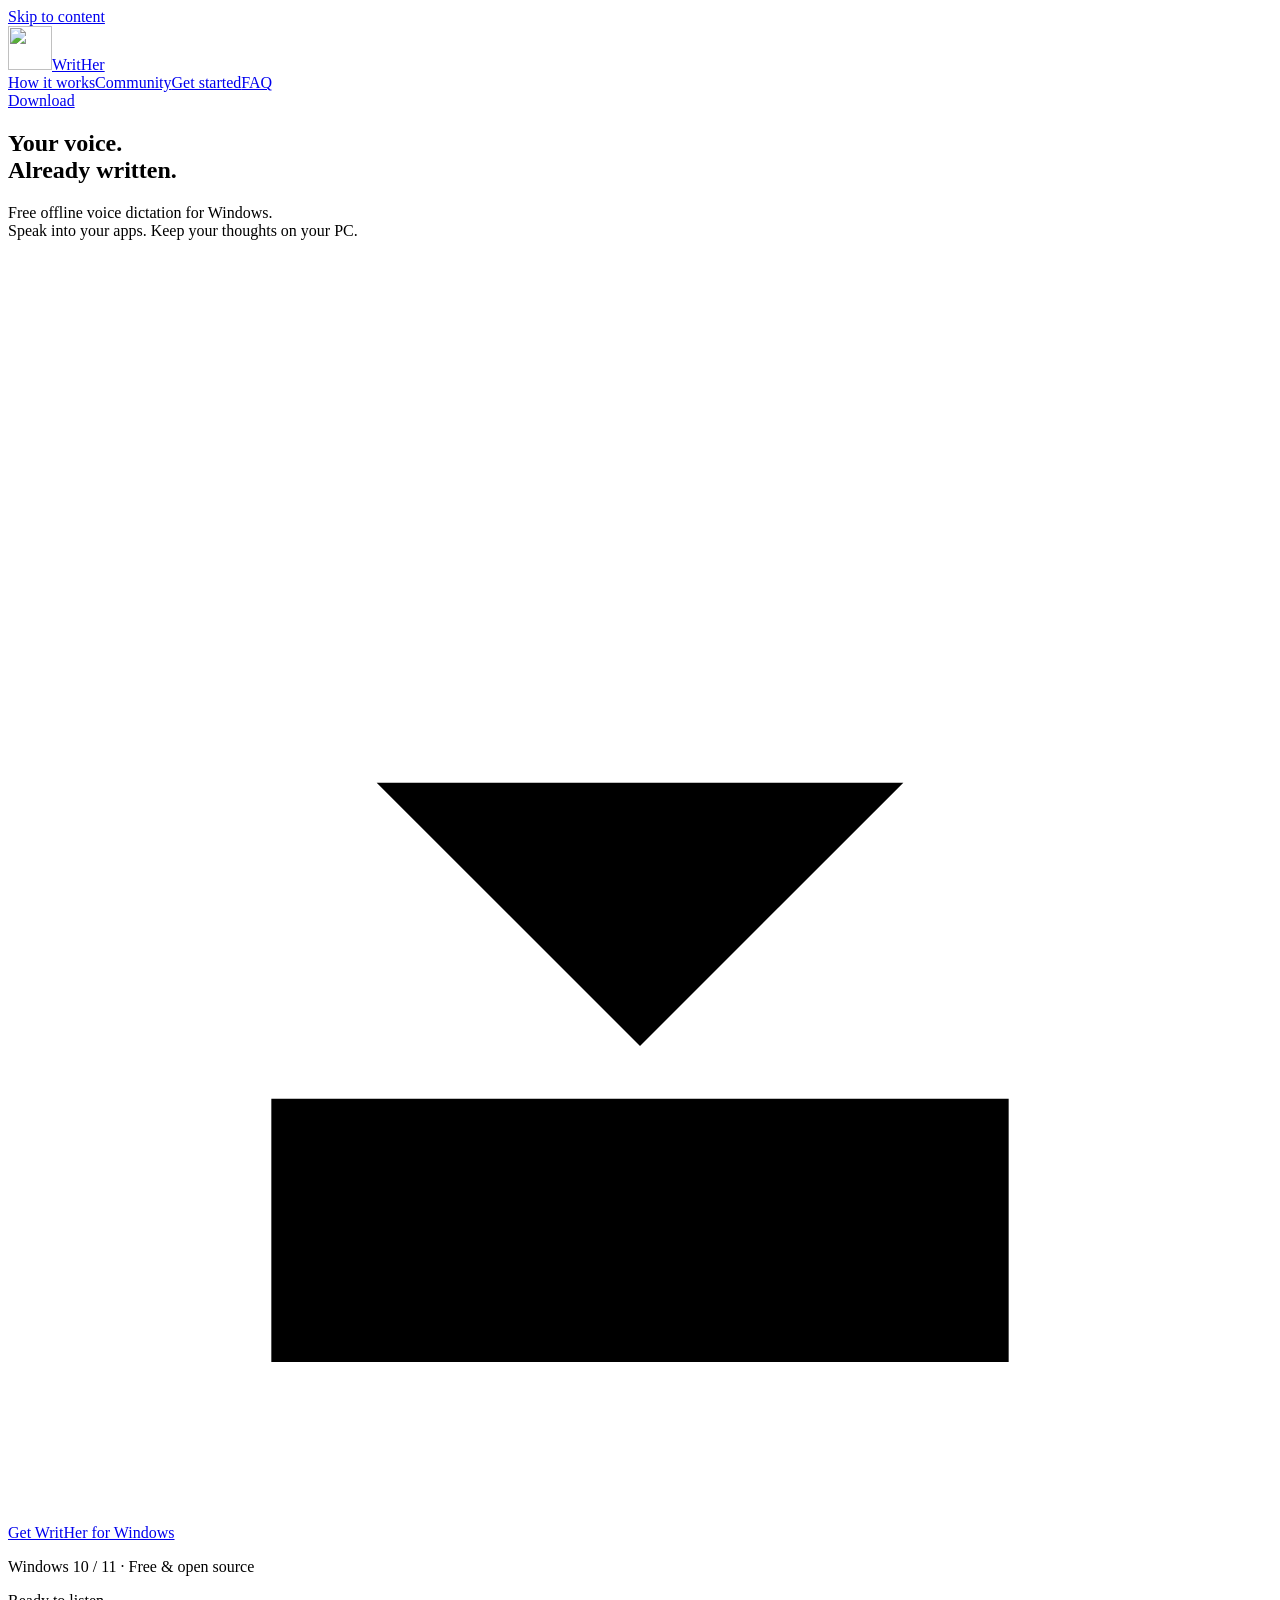
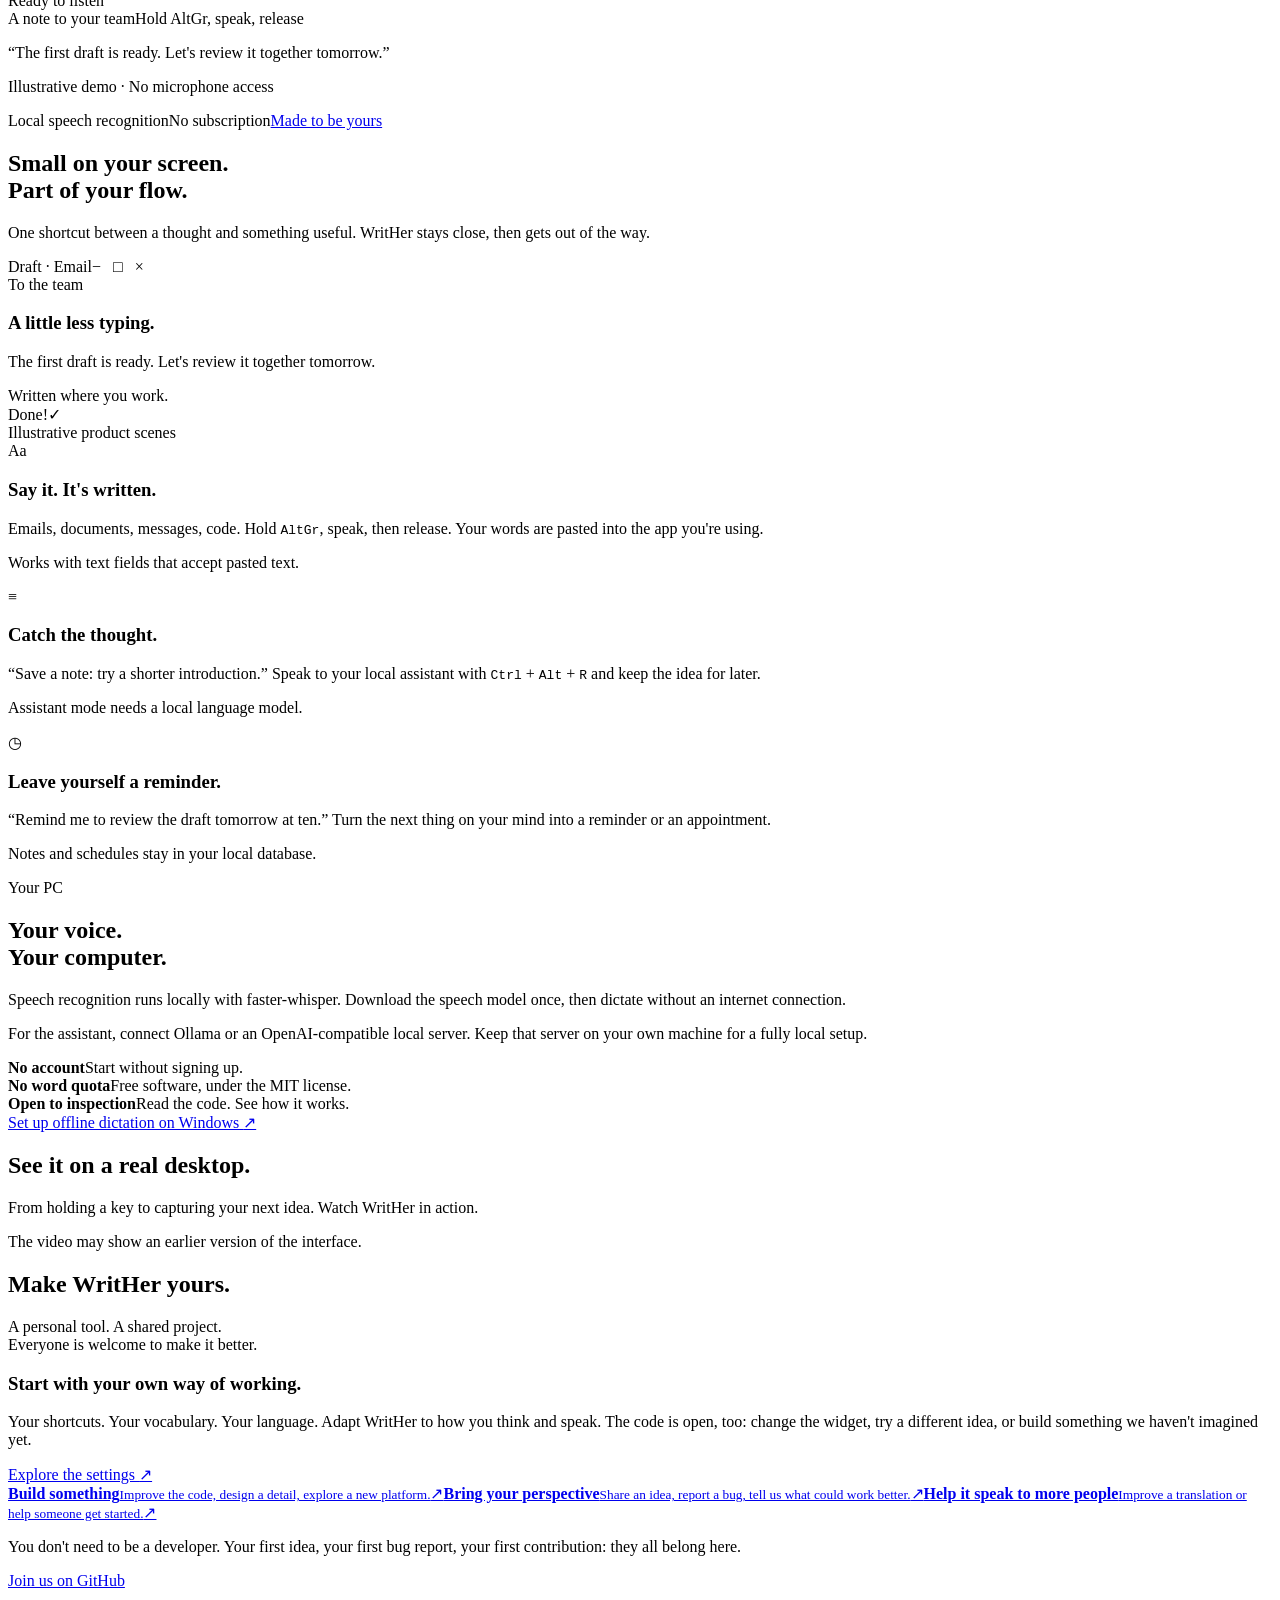
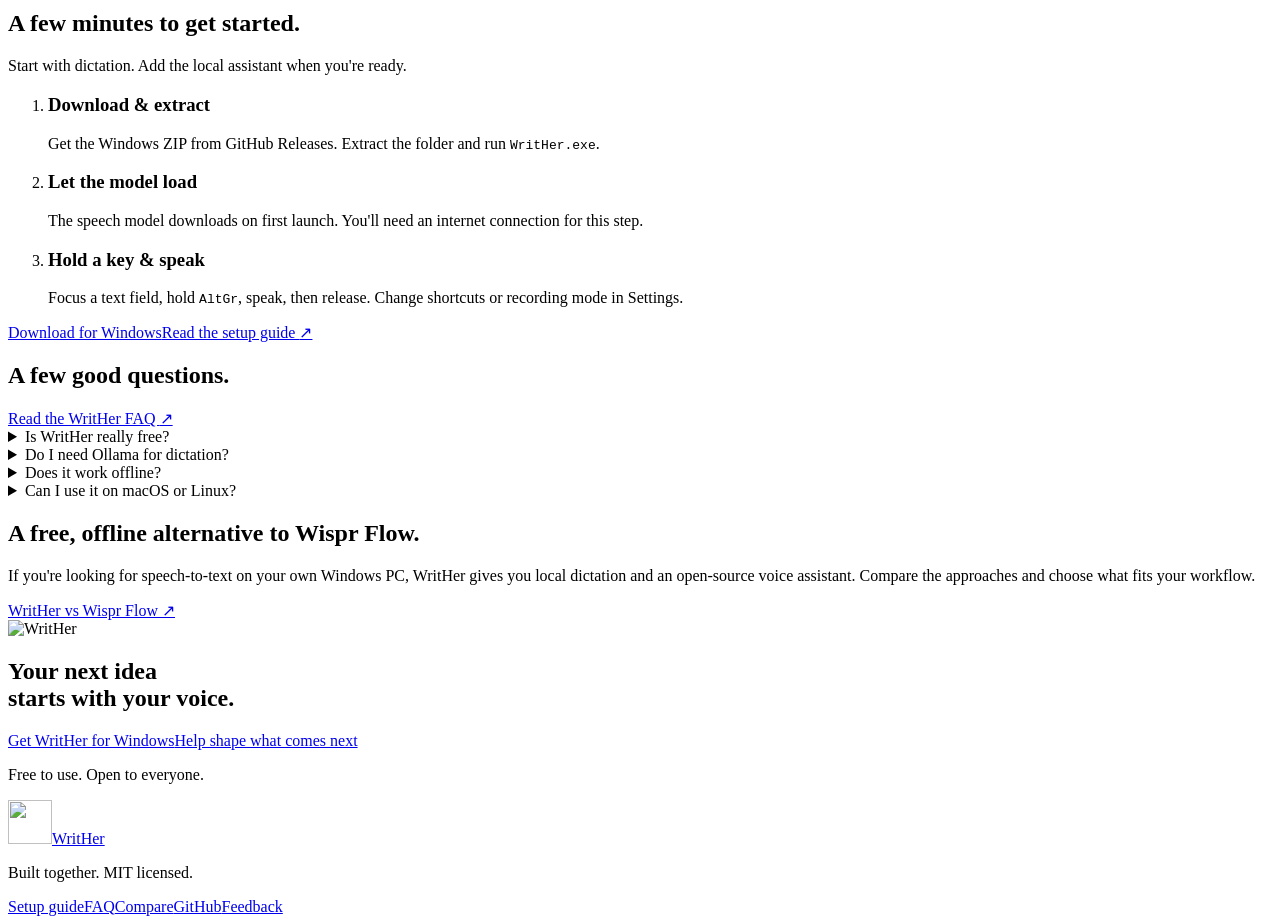
==== commit a5d3334d: "fix(site): use supplied WritHer logo in landing branding" ====
--- a/docs/index.html
+++ b/docs/index.html
@@ -37,7 +37,7 @@
 <body>
   <a class="skip-link" href="#main-content">Skip to content</a>
   <header class="site-header">
-    <a class="brand" href="/" aria-label="WritHer home"><span class="brand-eyes" aria-hidden="true"><i></i><i></i></span>WritHer</a>
+    <a class="brand" href="/" aria-label="WritHer home"><img class="brand-logo" src="/logo%20writher%202026.jpeg" alt="" width="44" height="44">WritHer</a>
     <button class="menu-toggle" type="button" aria-expanded="false" aria-controls="site-nav" hidden>Menu</button>
     <nav id="site-nav" aria-label="Main navigation"><a href="#modes">How it works</a><a href="#community">Community</a><a href="/offline-voice-dictation-windows/">Get started</a><a href="/faq/">FAQ</a></nav>
     <a class="button button-small header-download" href="https://github.com/benmaster82/writher/releases/latest">Download</a>
@@ -97,8 +97,8 @@
     <section class="section getting-started" id="download" aria-labelledby="start-title"><div class="section-intro"><h2 id="start-title">A few minutes to get started.</h2><p>Start with dictation. Add the local assistant when you're ready.</p></div><ol class="setup-steps"><li><h3>Download &amp; extract</h3><p>Get the Windows ZIP from GitHub Releases. Extract the folder and run <code>WritHer.exe</code>.</p></li><li><h3>Let the model load</h3><p>The speech model downloads on first launch. You'll need an internet connection for this step.</p></li><li><h3>Hold a key &amp; speak</h3><p>Focus a text field, hold <kbd>AltGr</kbd>, speak, then release. Change shortcuts or recording mode in Settings.</p></li></ol><div class="actions"><a class="button" href="https://github.com/benmaster82/writher/releases/latest">Download for Windows</a><a class="text-link" href="/offline-voice-dictation-windows/">Read the setup guide <span aria-hidden="true">↗</span></a></div></section>
     <section class="section questions-section" aria-labelledby="questions-title"><div><h2 id="questions-title">A few good questions.</h2><a class="text-link" href="/faq/">Read the WritHer FAQ <span aria-hidden="true">↗</span></a></div><div class="questions"><details><summary>Is WritHer really free?</summary><p>Yes. WritHer is open source under the MIT license, with no subscription or paid dictation tier. You can use it, inspect it, modify it and contribute.</p></details><details><summary>Do I need Ollama for dictation?</summary><p>No. Speech-to-text works on its own with faster-whisper. Only the voice assistant needs a language model, through Ollama or another supported local server.</p></details><details><summary>Does it work offline?</summary><p>Dictation works offline after the speech model has downloaded. The assistant also works offline when its server and model run locally. Choosing a remote server changes where assistant requests are sent.</p></details><details><summary>Can I use it on macOS or Linux?</summary><p>WritHer currently supports Windows 10 and 11. Contributions towards other platforms are welcome. See the <a href="https://github.com/benmaster82/writher/blob/main/CONTRIBUTING.md">contribution guide</a>.</p></details></div></section>
     <section class="section comparison-note" id="compare"><h2>A free, offline alternative to Wispr Flow.</h2><p>If you're looking for speech-to-text on your own Windows PC, WritHer gives you local dictation and an open-source voice assistant. Compare the approaches and choose what fits your workflow.</p><a class="text-link" href="/wispr-flow-alternative/">WritHer vs Wispr Flow <span aria-hidden="true">↗</span></a></section>
-    <section class="closing"><span class="brand-eyes" aria-hidden="true"><i></i><i></i></span><h2>Your next idea<br>starts with your voice.</h2><div class="actions"><a class="button" href="https://github.com/benmaster82/writher/releases/latest">Get WritHer for Windows</a><a class="button button-secondary" href="https://github.com/benmaster82/writher/blob/main/CONTRIBUTING.md">Help shape what comes next</a></div><p>Free to use. Open to everyone.</p></section>
+    <section class="closing"><img class="brand-logo" src="/logo%20writher%202026.jpeg" alt="WritHer" width="72" height="72" loading="lazy"><h2>Your next idea<br>starts with your voice.</h2><div class="actions"><a class="button" href="https://github.com/benmaster82/writher/releases/latest">Get WritHer for Windows</a><a class="button button-secondary" href="https://github.com/benmaster82/writher/blob/main/CONTRIBUTING.md">Help shape what comes next</a></div><p>Free to use. Open to everyone.</p></section>
   </main>
-  <footer class="site-footer"><a class="brand" href="/">WritHer</a><p>Built together. MIT licensed.</p><nav aria-label="Footer"><a href="/offline-voice-dictation-windows/">Setup guide</a><a href="/faq/">FAQ</a><a href="/wispr-flow-alternative/">Compare</a><a href="https://github.com/benmaster82/writher">GitHub</a><a href="https://github.com/benmaster82/writher/issues">Feedback</a></nav></footer>
+  <footer class="site-footer"><a class="brand" href="/"><img class="brand-logo" src="/logo%20writher%202026.jpeg" alt="" width="44" height="44" loading="lazy">WritHer</a><p>Built together. MIT licensed.</p><nav aria-label="Footer"><a href="/offline-voice-dictation-windows/">Setup guide</a><a href="/faq/">FAQ</a><a href="/wispr-flow-alternative/">Compare</a><a href="https://github.com/benmaster82/writher">GitHub</a><a href="https://github.com/benmaster82/writher/issues">Feedback</a></nav></footer>
 </body>
 </html>
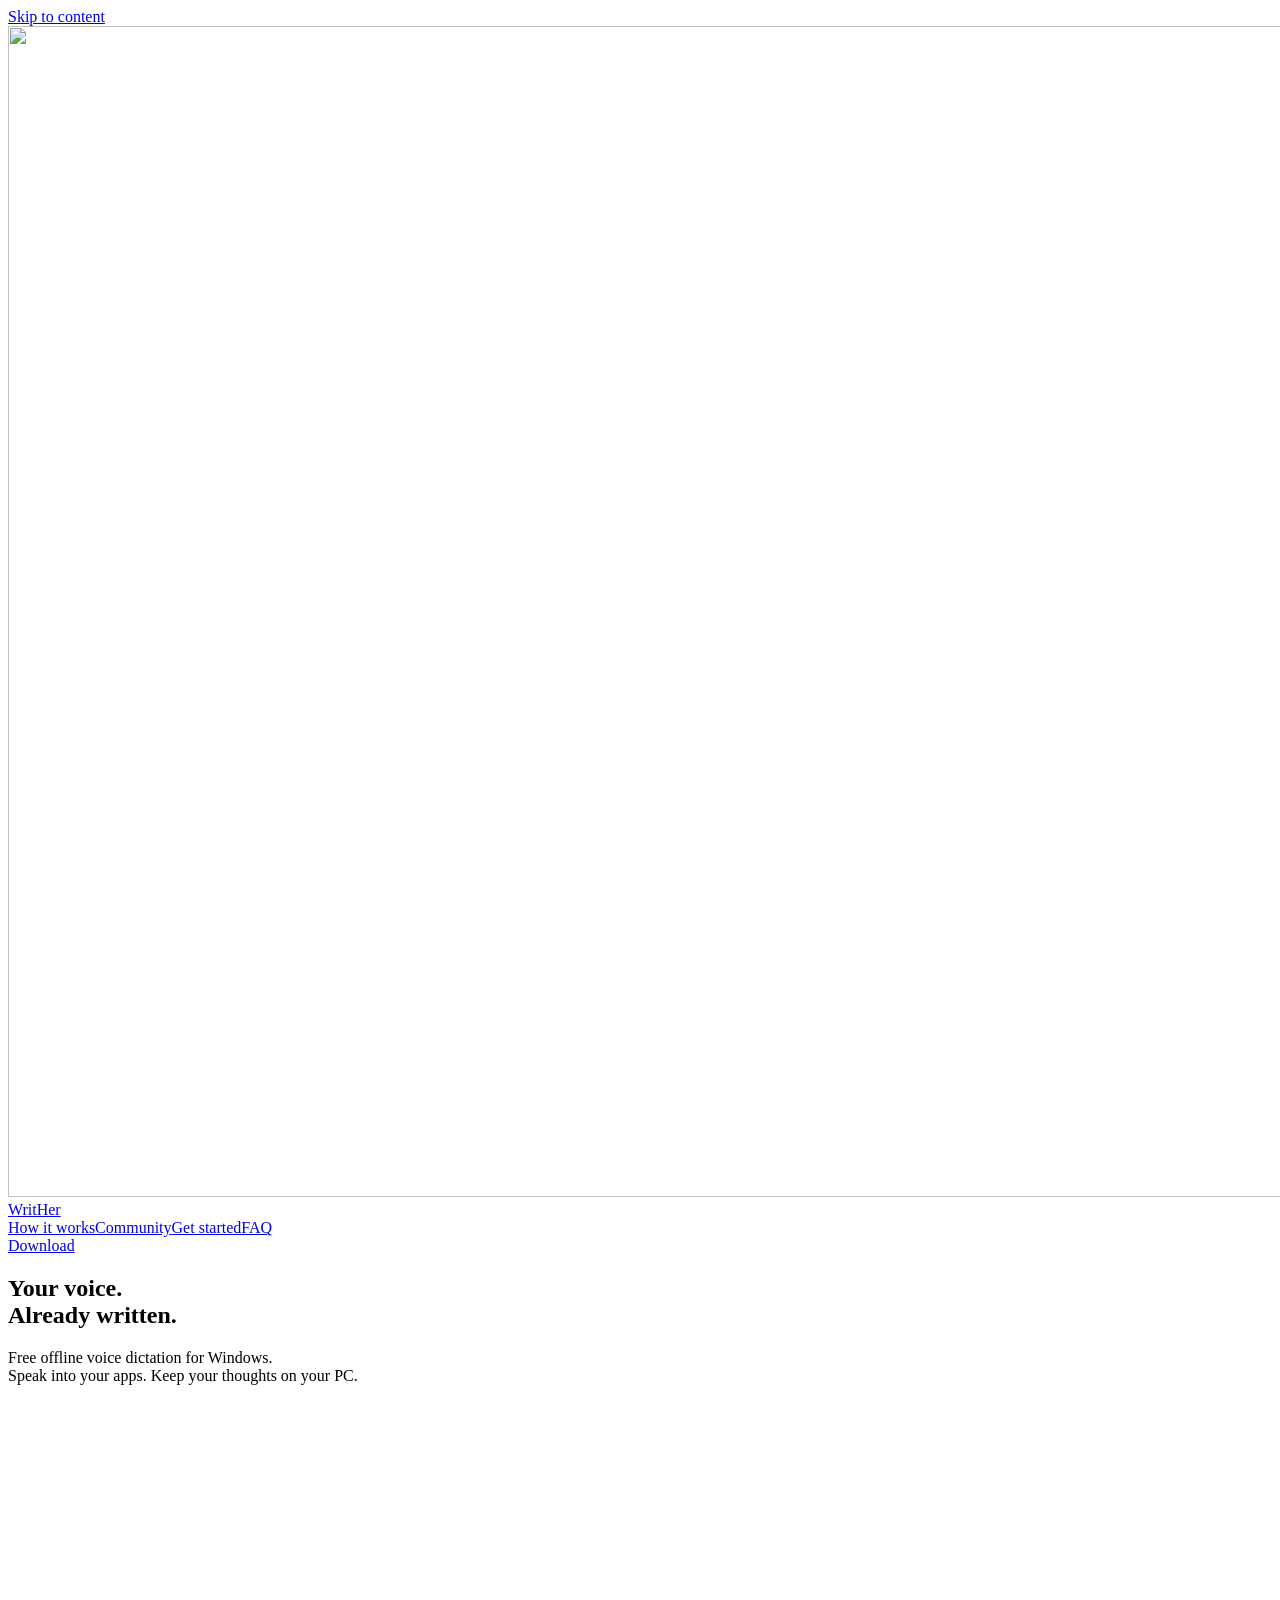
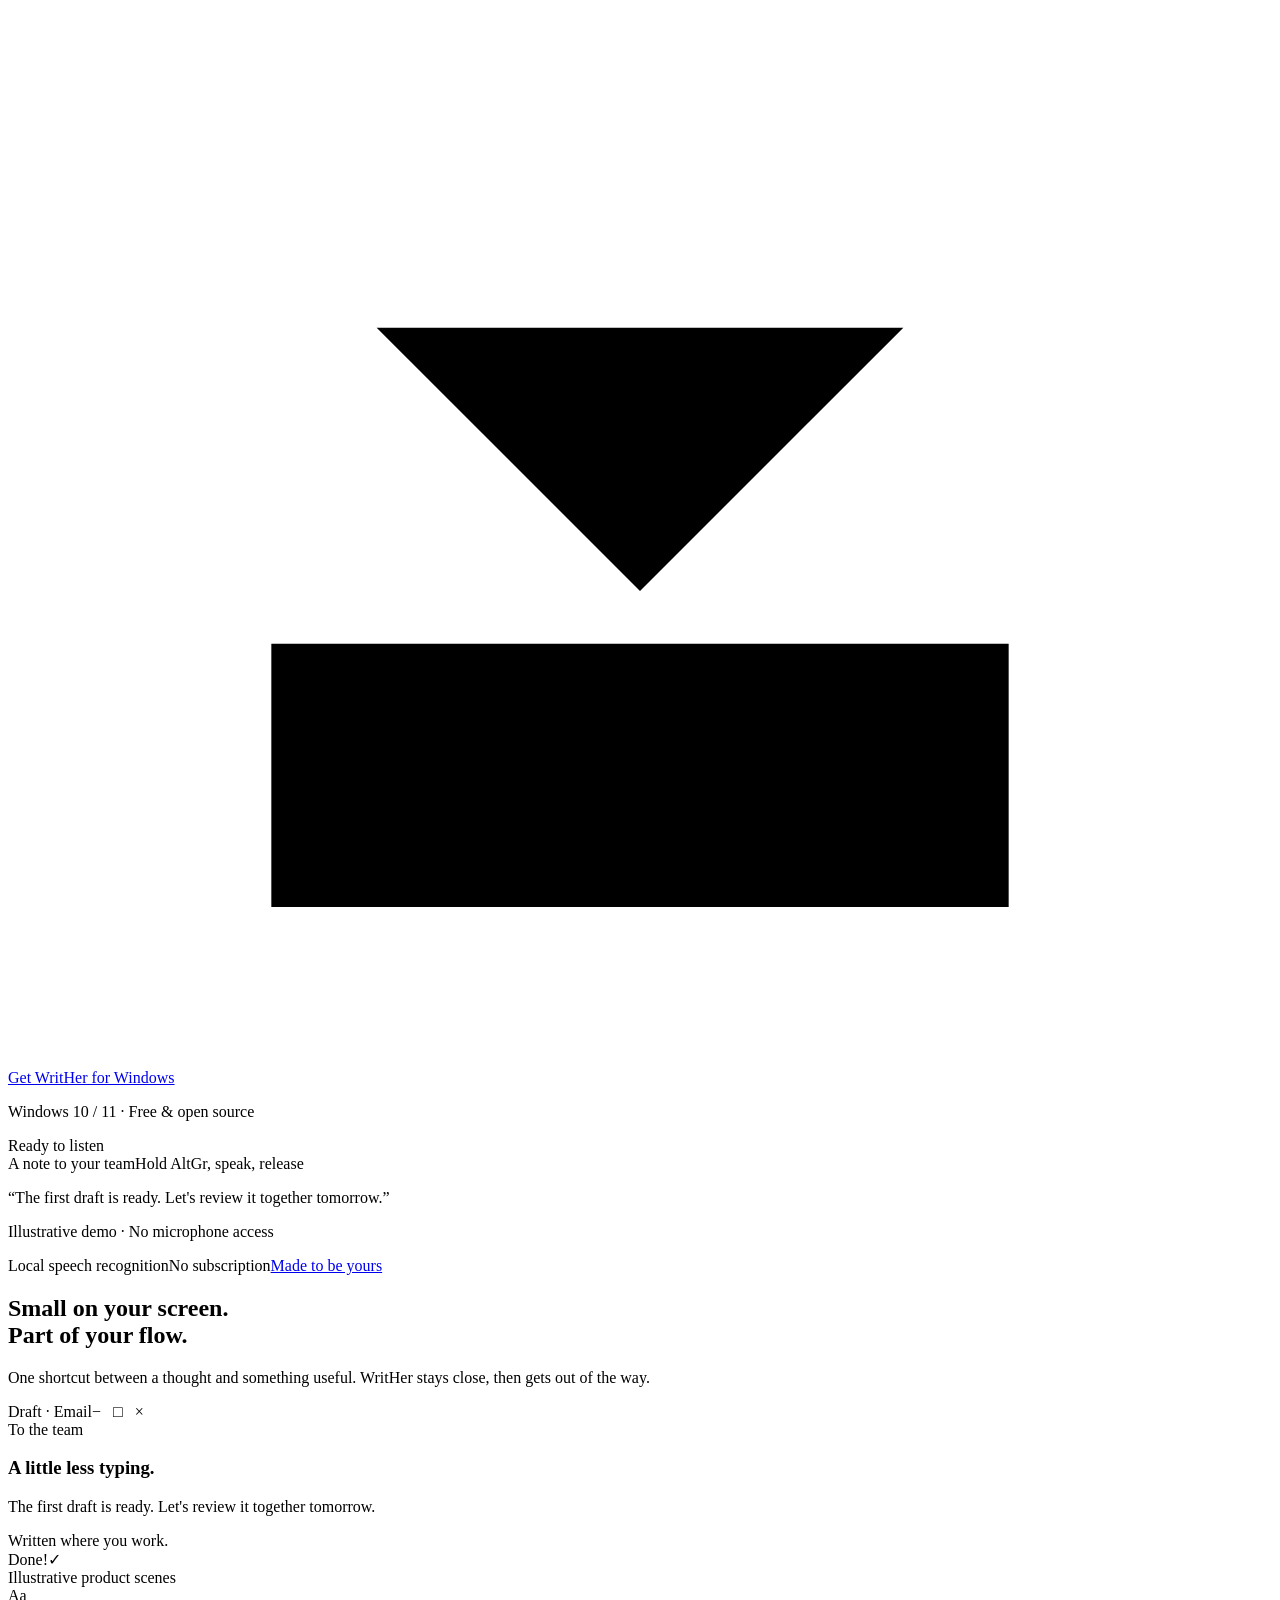
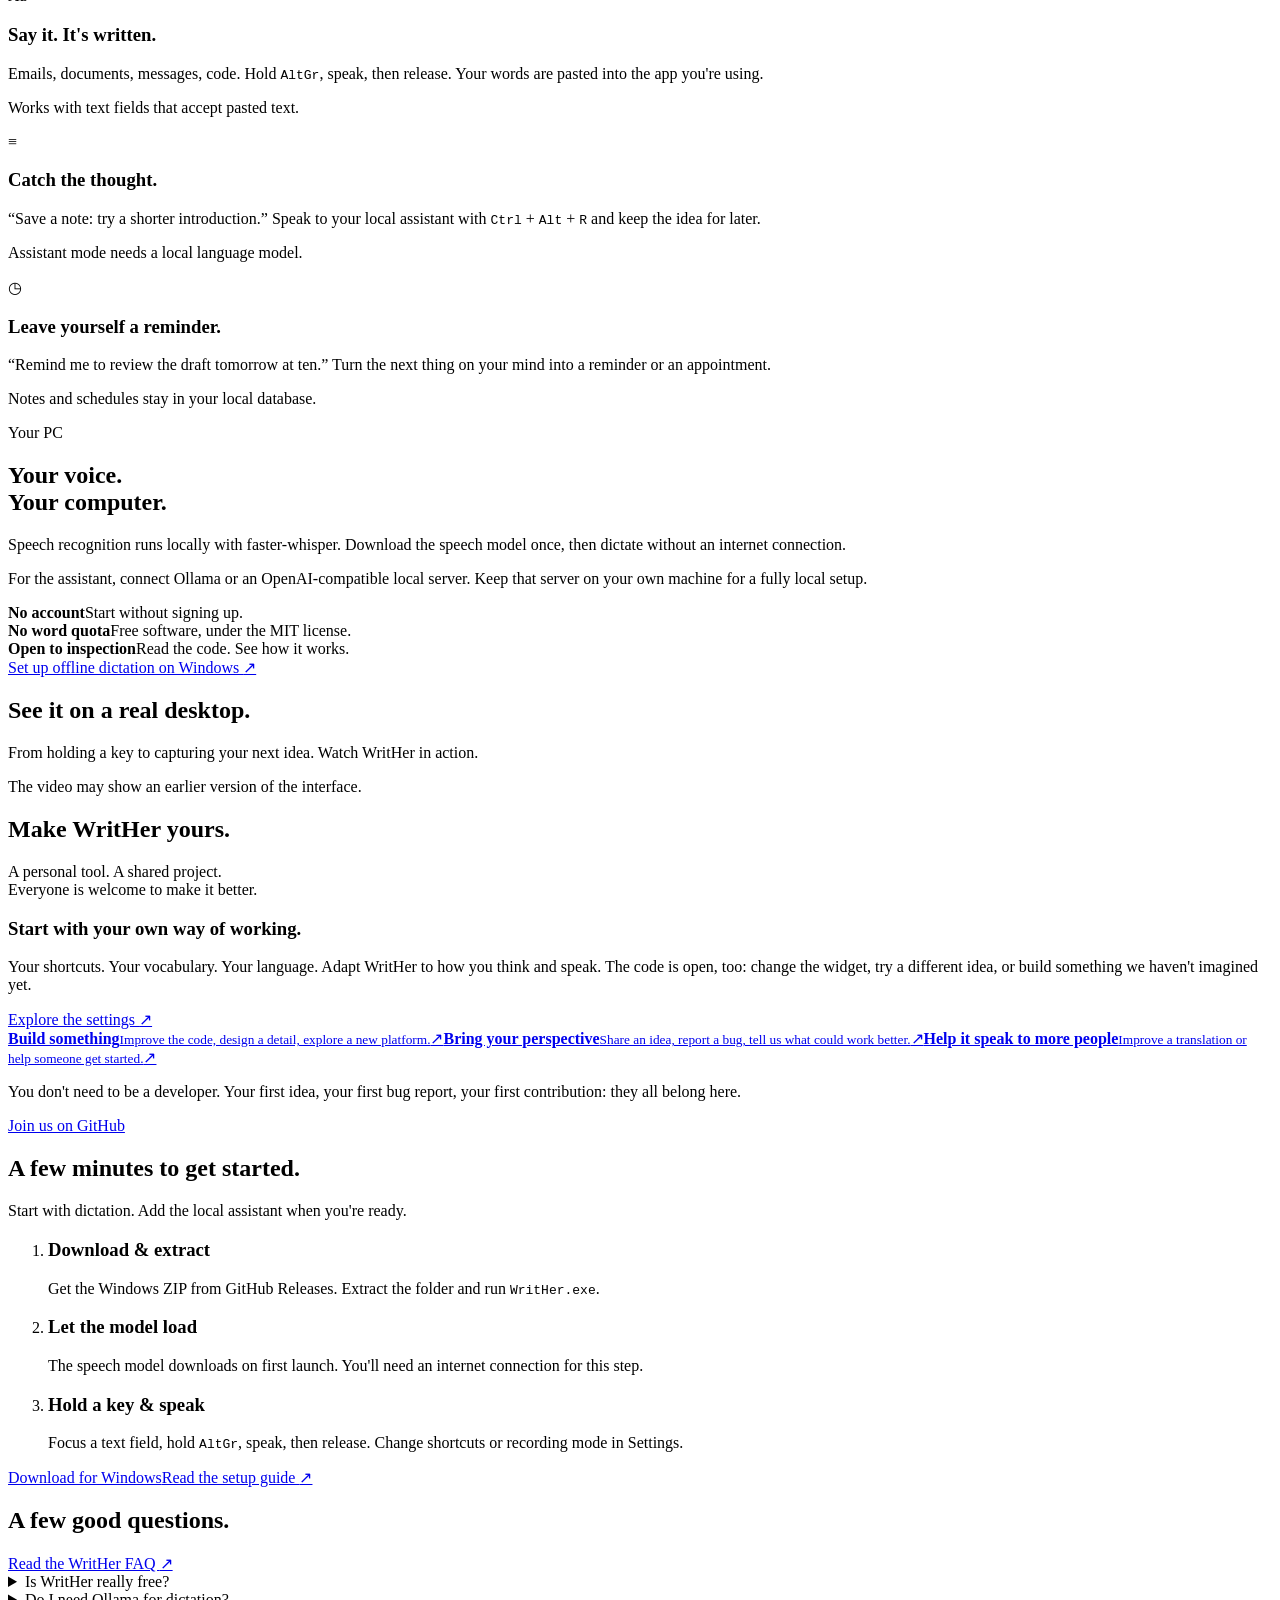
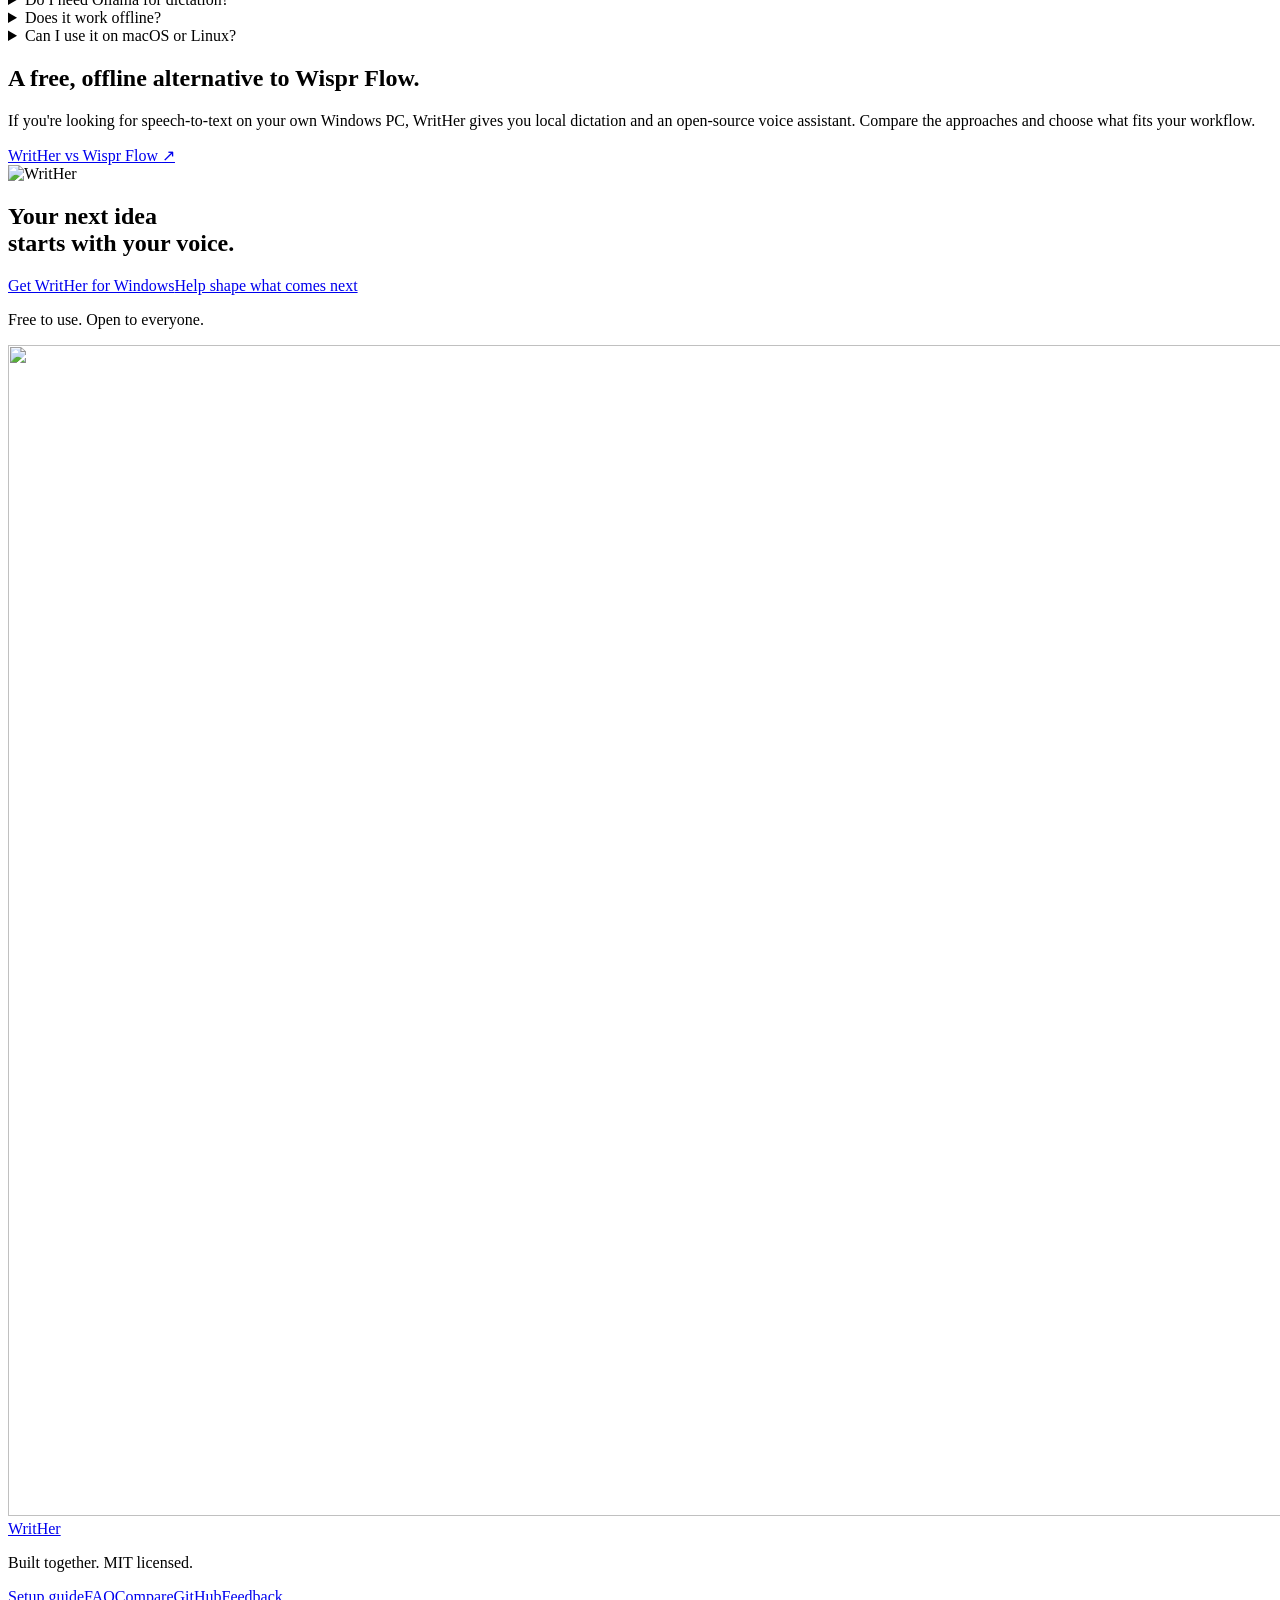
==== commit 4e1cf406: "fix(site): use transparent proportional landing logo" ====
--- a/docs/index.html
+++ b/docs/index.html
@@ -37,7 +37,7 @@
 <body>
   <a class="skip-link" href="#main-content">Skip to content</a>
   <header class="site-header">
-    <a class="brand" href="/" aria-label="WritHer home"><img class="brand-logo" src="/logo%20writher%202026.jpeg" alt="" width="44" height="44">WritHer</a>
+    <a class="brand" href="/" aria-label="WritHer home"><img class="brand-logo" src="/writher-logo-2026-transparent.png" alt="" width="1343" height="1171">WritHer</a>
     <button class="menu-toggle" type="button" aria-expanded="false" aria-controls="site-nav" hidden>Menu</button>
     <nav id="site-nav" aria-label="Main navigation"><a href="#modes">How it works</a><a href="#community">Community</a><a href="/offline-voice-dictation-windows/">Get started</a><a href="/faq/">FAQ</a></nav>
     <a class="button button-small header-download" href="https://github.com/benmaster82/writher/releases/latest">Download</a>
@@ -97,8 +97,8 @@
     <section class="section getting-started" id="download" aria-labelledby="start-title"><div class="section-intro"><h2 id="start-title">A few minutes to get started.</h2><p>Start with dictation. Add the local assistant when you're ready.</p></div><ol class="setup-steps"><li><h3>Download &amp; extract</h3><p>Get the Windows ZIP from GitHub Releases. Extract the folder and run <code>WritHer.exe</code>.</p></li><li><h3>Let the model load</h3><p>The speech model downloads on first launch. You'll need an internet connection for this step.</p></li><li><h3>Hold a key &amp; speak</h3><p>Focus a text field, hold <kbd>AltGr</kbd>, speak, then release. Change shortcuts or recording mode in Settings.</p></li></ol><div class="actions"><a class="button" href="https://github.com/benmaster82/writher/releases/latest">Download for Windows</a><a class="text-link" href="/offline-voice-dictation-windows/">Read the setup guide <span aria-hidden="true">↗</span></a></div></section>
     <section class="section questions-section" aria-labelledby="questions-title"><div><h2 id="questions-title">A few good questions.</h2><a class="text-link" href="/faq/">Read the WritHer FAQ <span aria-hidden="true">↗</span></a></div><div class="questions"><details><summary>Is WritHer really free?</summary><p>Yes. WritHer is open source under the MIT license, with no subscription or paid dictation tier. You can use it, inspect it, modify it and contribute.</p></details><details><summary>Do I need Ollama for dictation?</summary><p>No. Speech-to-text works on its own with faster-whisper. Only the voice assistant needs a language model, through Ollama or another supported local server.</p></details><details><summary>Does it work offline?</summary><p>Dictation works offline after the speech model has downloaded. The assistant also works offline when its server and model run locally. Choosing a remote server changes where assistant requests are sent.</p></details><details><summary>Can I use it on macOS or Linux?</summary><p>WritHer currently supports Windows 10 and 11. Contributions towards other platforms are welcome. See the <a href="https://github.com/benmaster82/writher/blob/main/CONTRIBUTING.md">contribution guide</a>.</p></details></div></section>
     <section class="section comparison-note" id="compare"><h2>A free, offline alternative to Wispr Flow.</h2><p>If you're looking for speech-to-text on your own Windows PC, WritHer gives you local dictation and an open-source voice assistant. Compare the approaches and choose what fits your workflow.</p><a class="text-link" href="/wispr-flow-alternative/">WritHer vs Wispr Flow <span aria-hidden="true">↗</span></a></section>
-    <section class="closing"><img class="brand-logo" src="/logo%20writher%202026.jpeg" alt="WritHer" width="72" height="72" loading="lazy"><h2>Your next idea<br>starts with your voice.</h2><div class="actions"><a class="button" href="https://github.com/benmaster82/writher/releases/latest">Get WritHer for Windows</a><a class="button button-secondary" href="https://github.com/benmaster82/writher/blob/main/CONTRIBUTING.md">Help shape what comes next</a></div><p>Free to use. Open to everyone.</p></section>
+    <section class="closing"><img class="brand-logo" src="/writher-logo-2026-transparent.png" alt="WritHer" width="1343" height="1171" loading="lazy"><h2>Your next idea<br>starts with your voice.</h2><div class="actions"><a class="button" href="https://github.com/benmaster82/writher/releases/latest">Get WritHer for Windows</a><a class="button button-secondary" href="https://github.com/benmaster82/writher/blob/main/CONTRIBUTING.md">Help shape what comes next</a></div><p>Free to use. Open to everyone.</p></section>
   </main>
-  <footer class="site-footer"><a class="brand" href="/"><img class="brand-logo" src="/logo%20writher%202026.jpeg" alt="" width="44" height="44" loading="lazy">WritHer</a><p>Built together. MIT licensed.</p><nav aria-label="Footer"><a href="/offline-voice-dictation-windows/">Setup guide</a><a href="/faq/">FAQ</a><a href="/wispr-flow-alternative/">Compare</a><a href="https://github.com/benmaster82/writher">GitHub</a><a href="https://github.com/benmaster82/writher/issues">Feedback</a></nav></footer>
+  <footer class="site-footer"><a class="brand" href="/"><img class="brand-logo" src="/writher-logo-2026-transparent.png" alt="" width="1343" height="1171" loading="lazy">WritHer</a><p>Built together. MIT licensed.</p><nav aria-label="Footer"><a href="/offline-voice-dictation-windows/">Setup guide</a><a href="/faq/">FAQ</a><a href="/wispr-flow-alternative/">Compare</a><a href="https://github.com/benmaster82/writher">GitHub</a><a href="https://github.com/benmaster82/writher/issues">Feedback</a></nav></footer>
 </body>
 </html>
